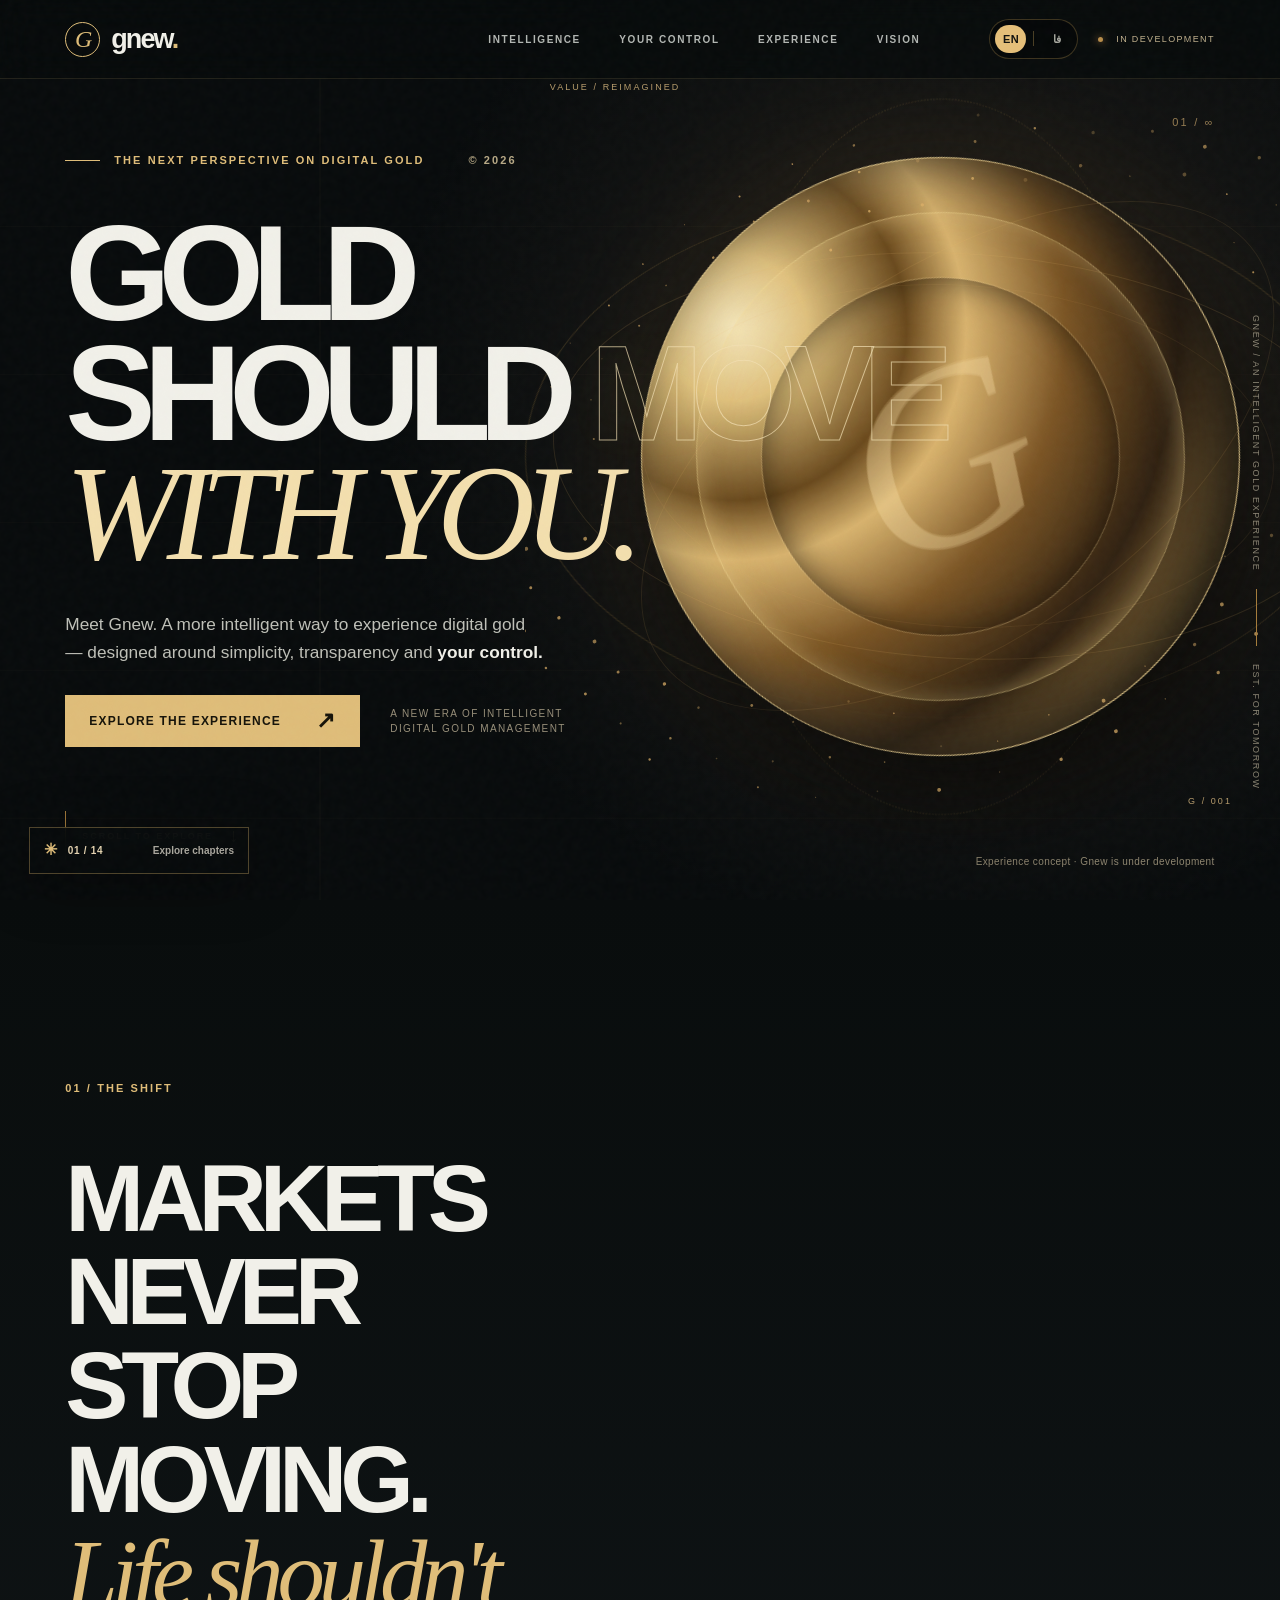
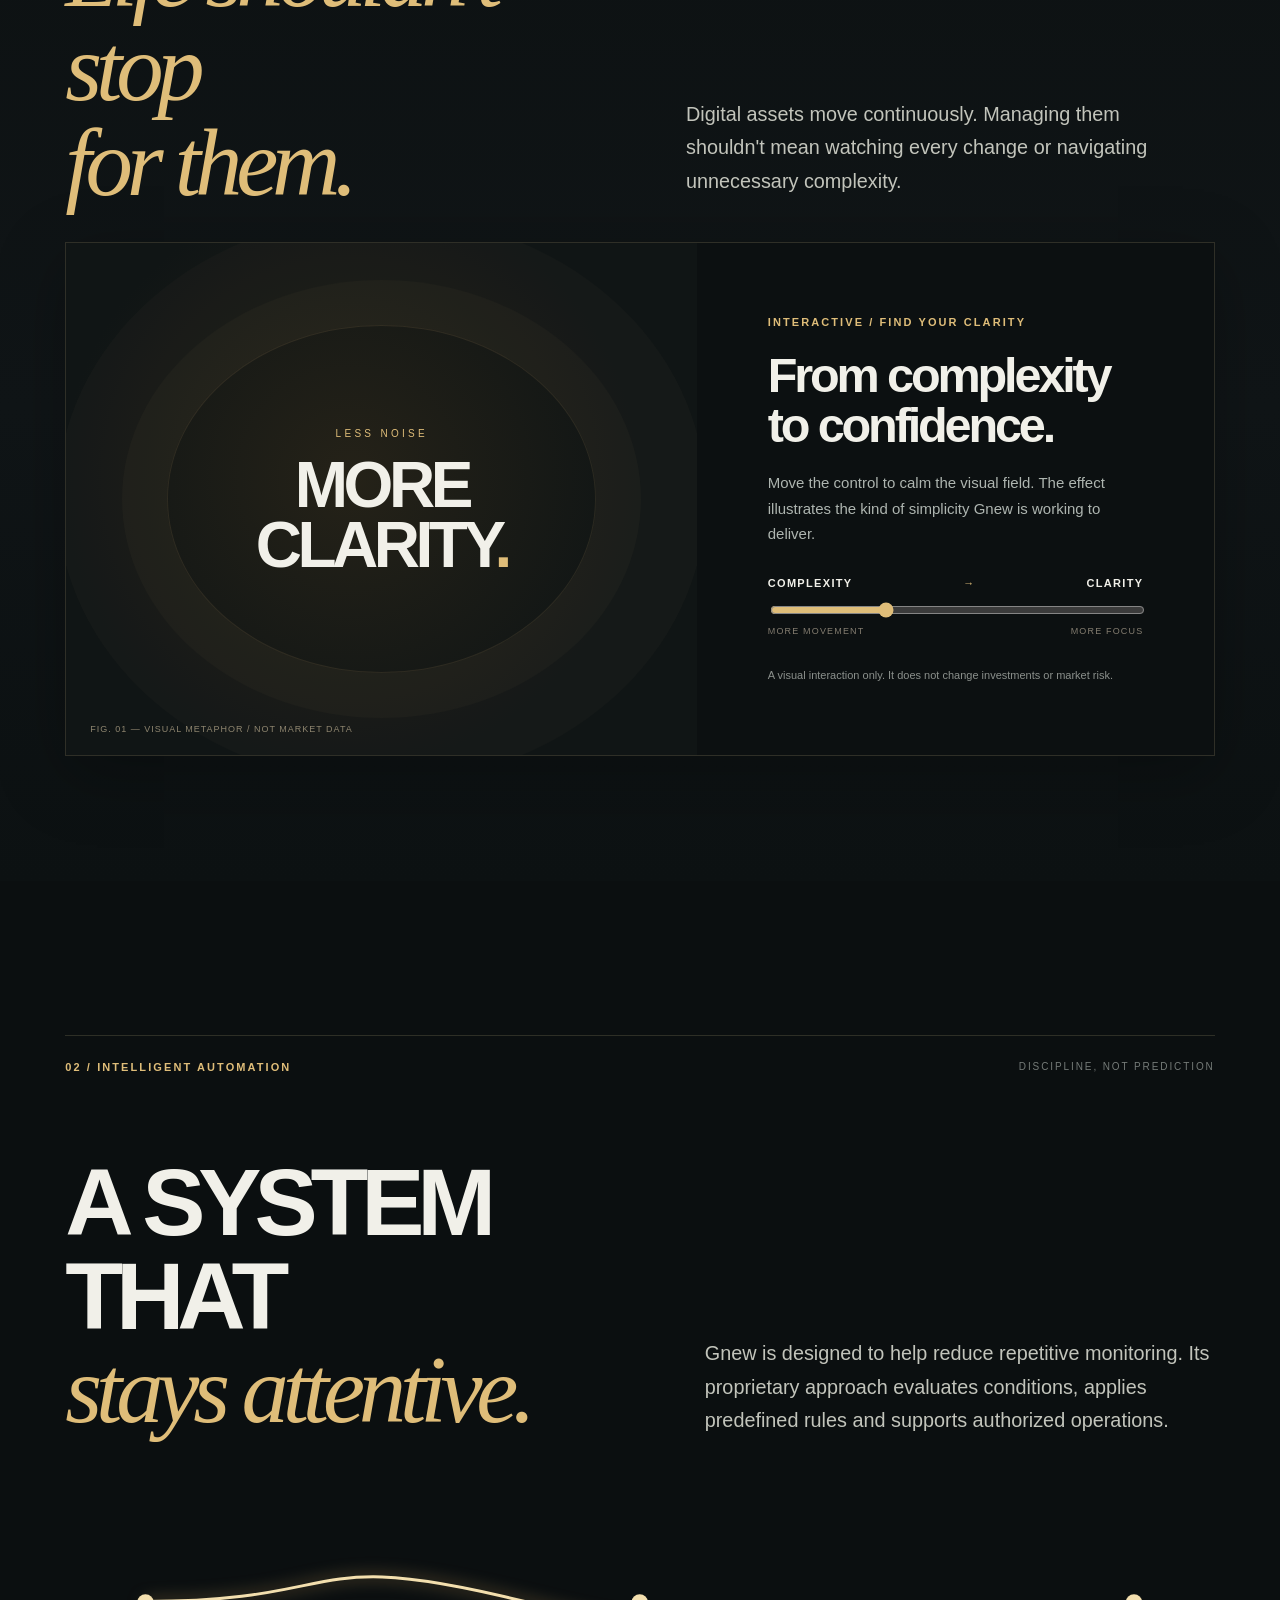
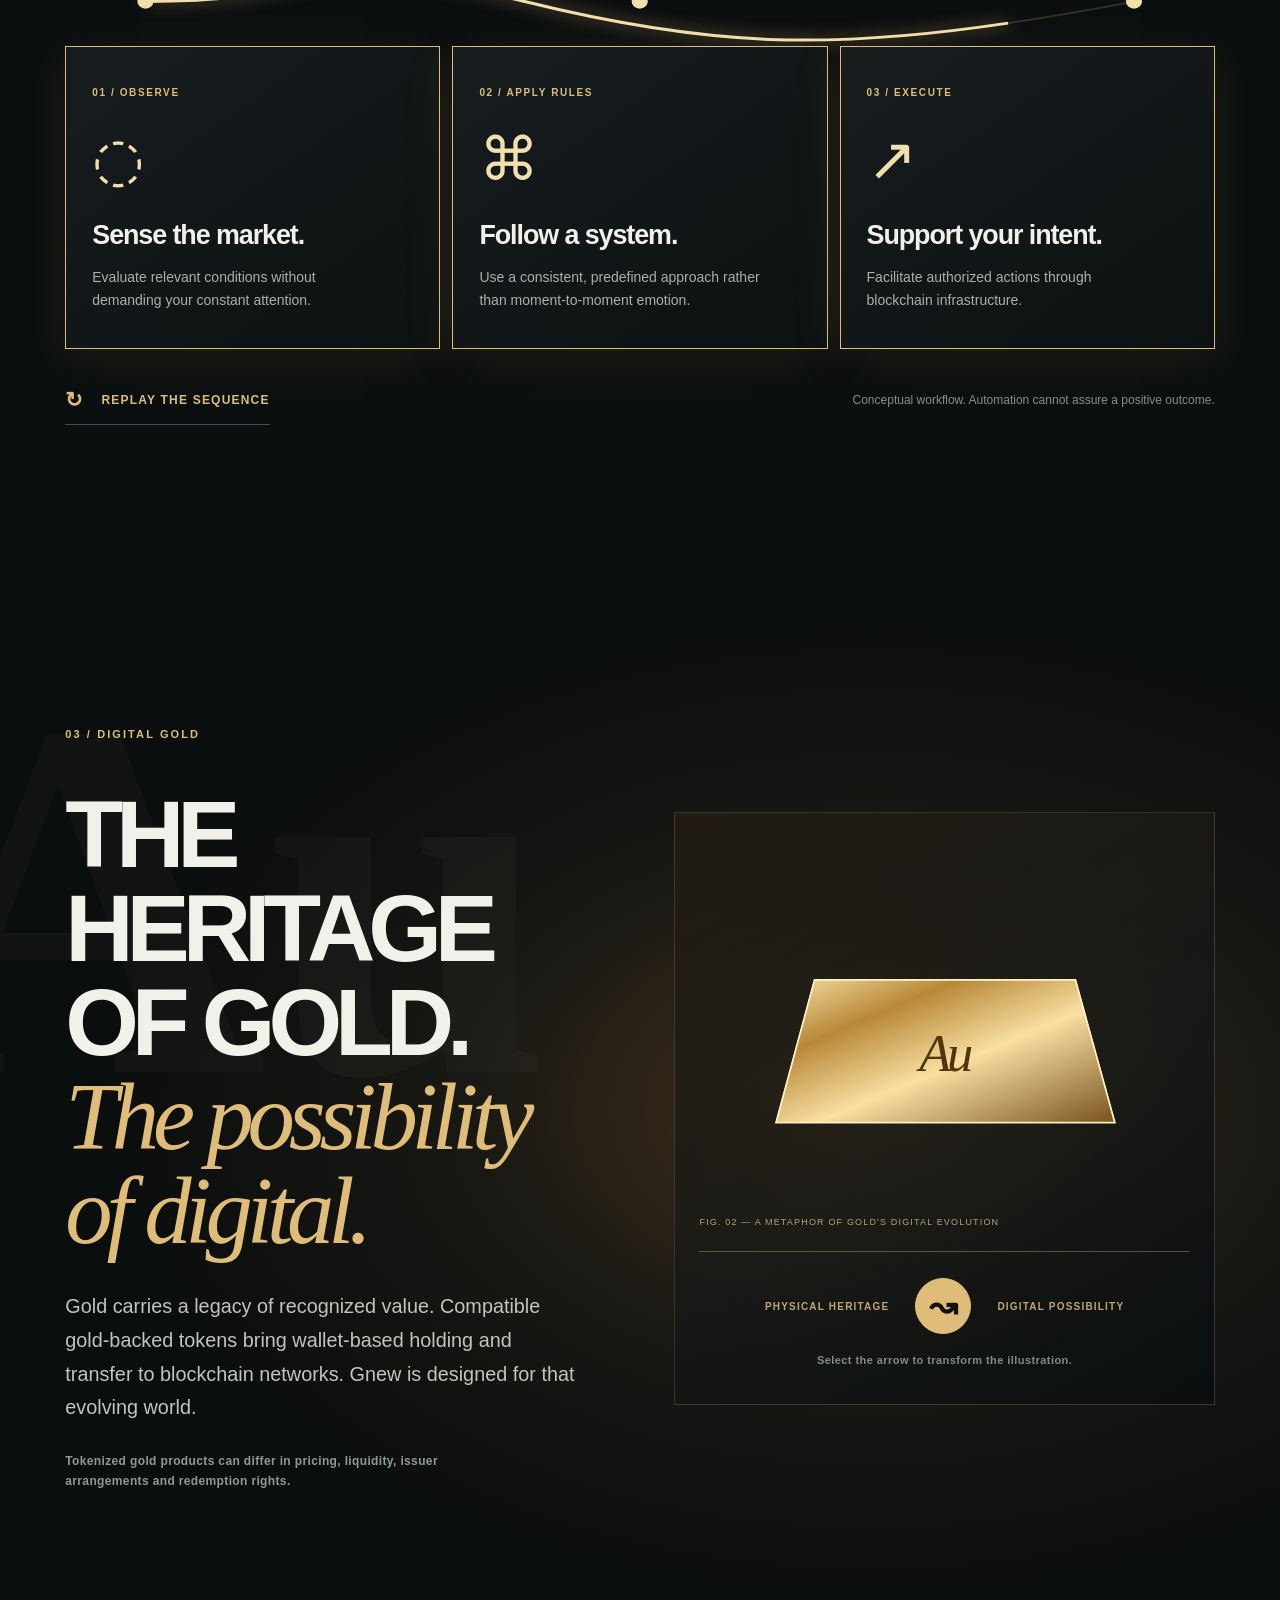
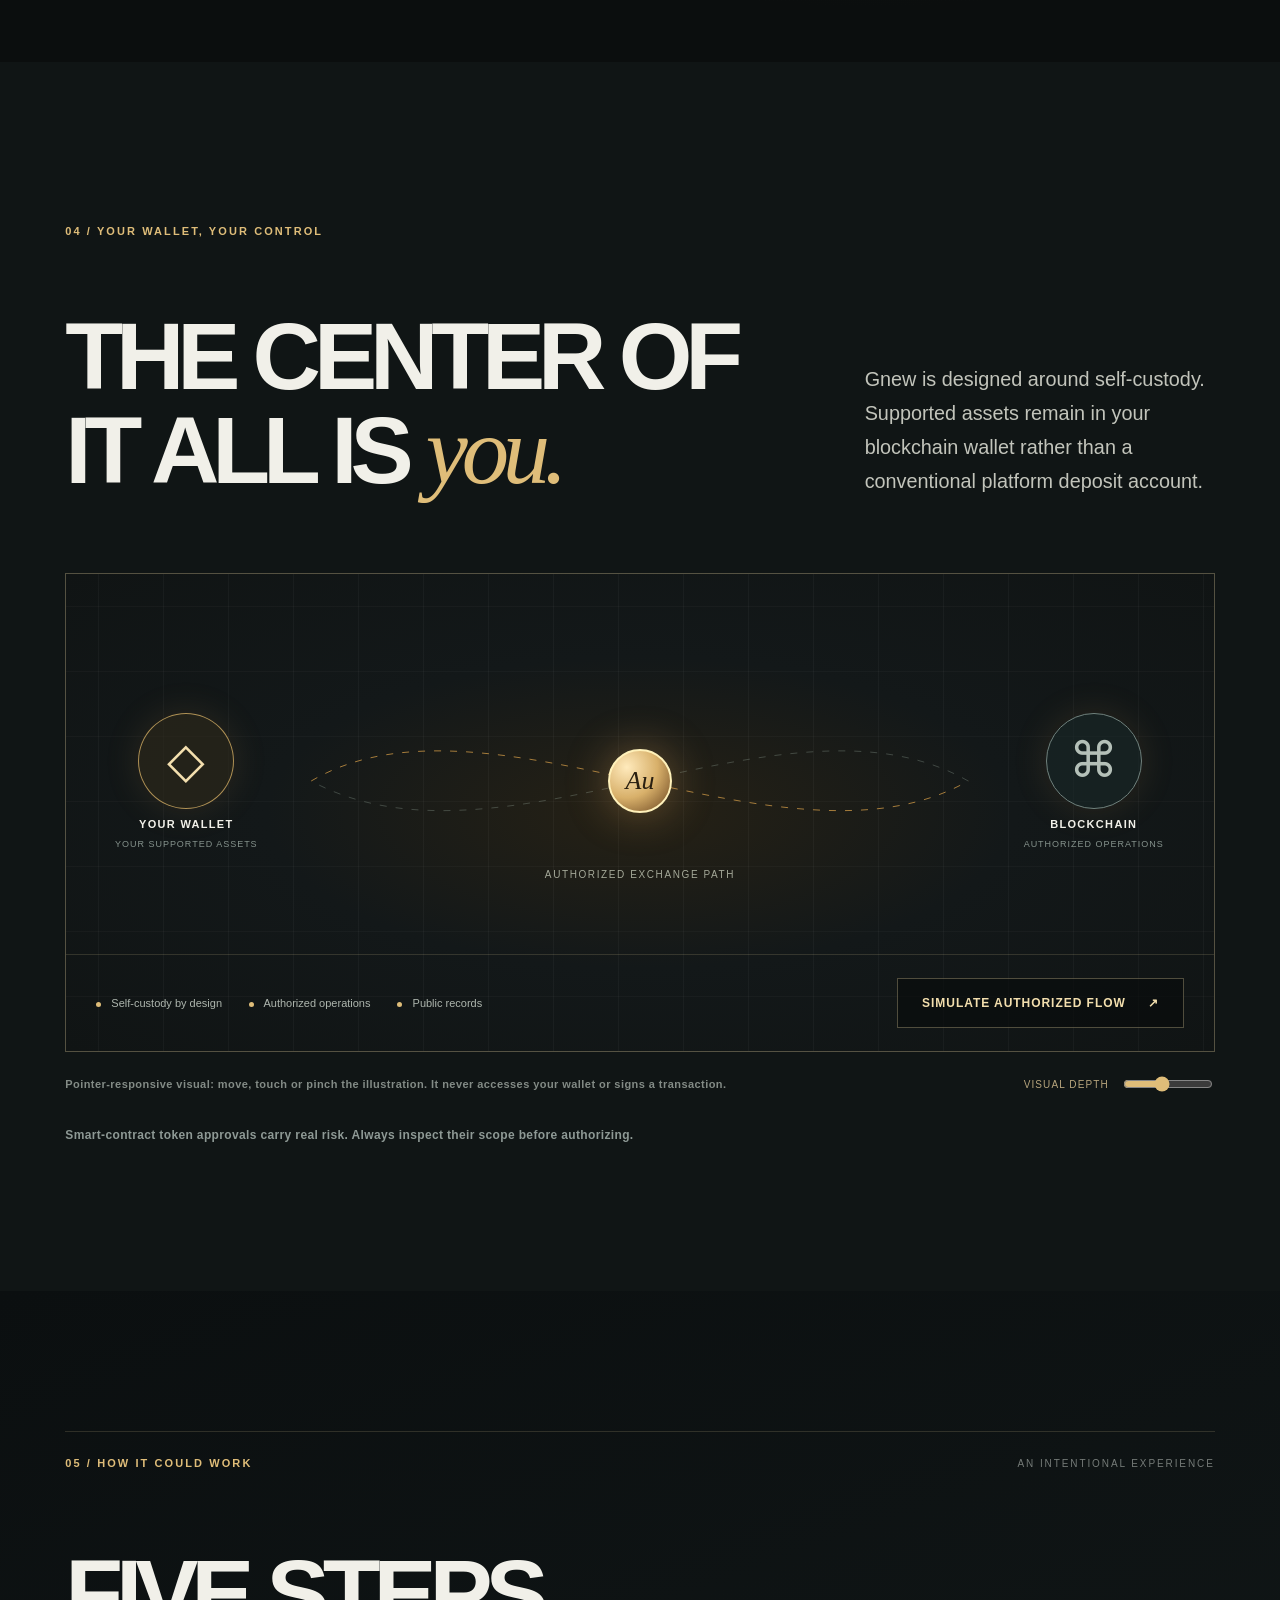
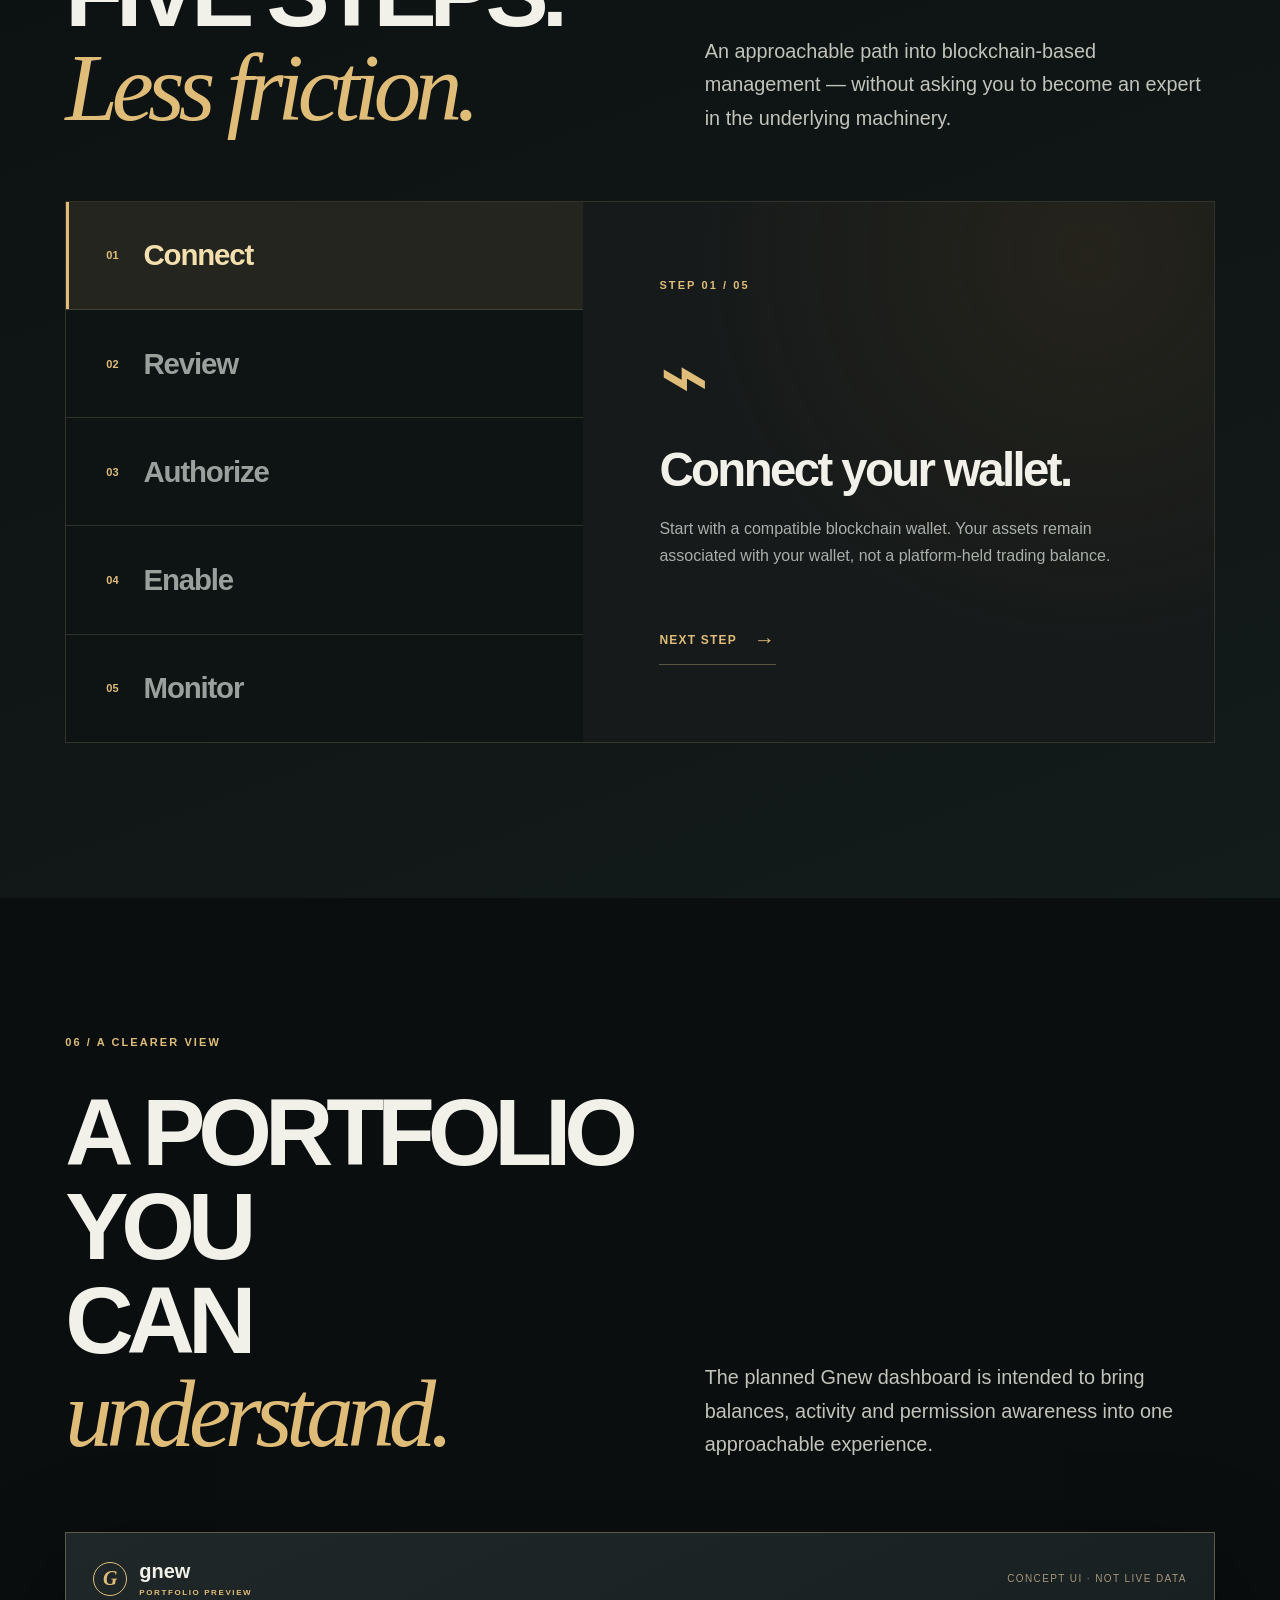
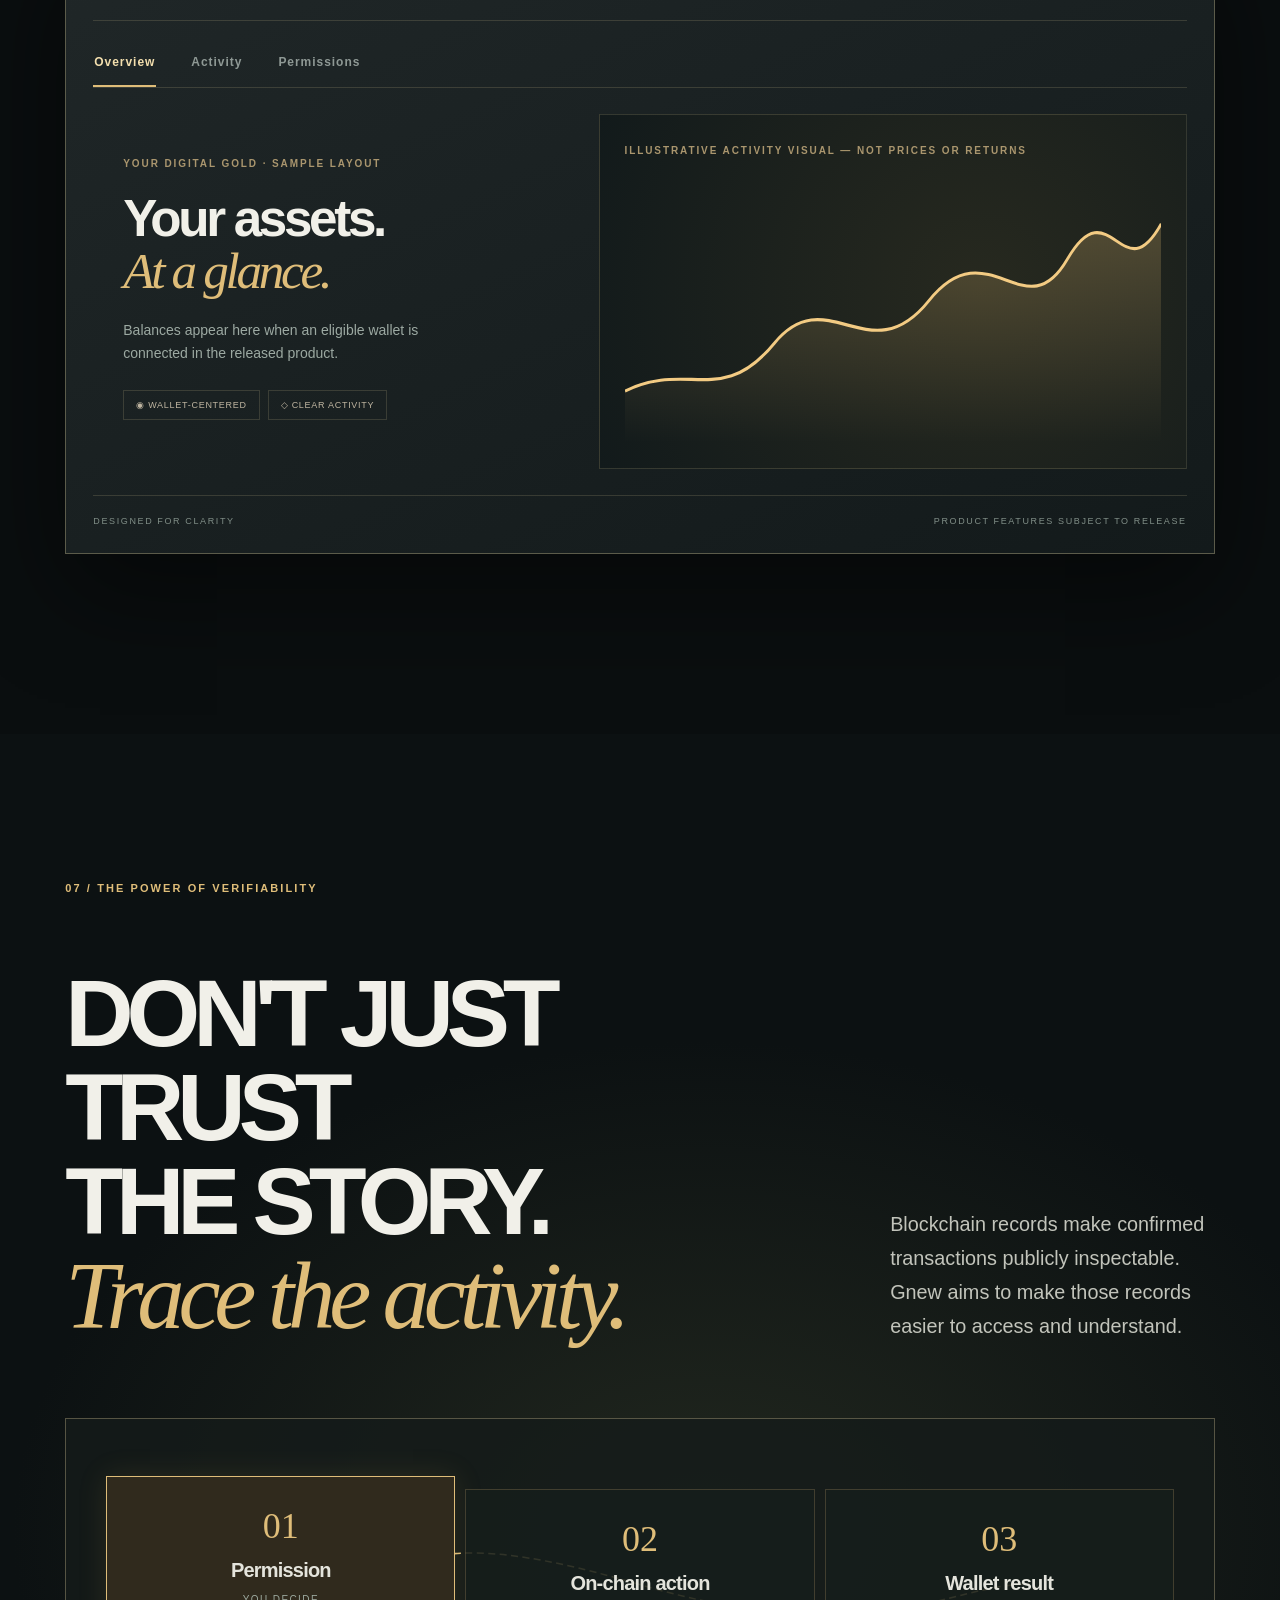
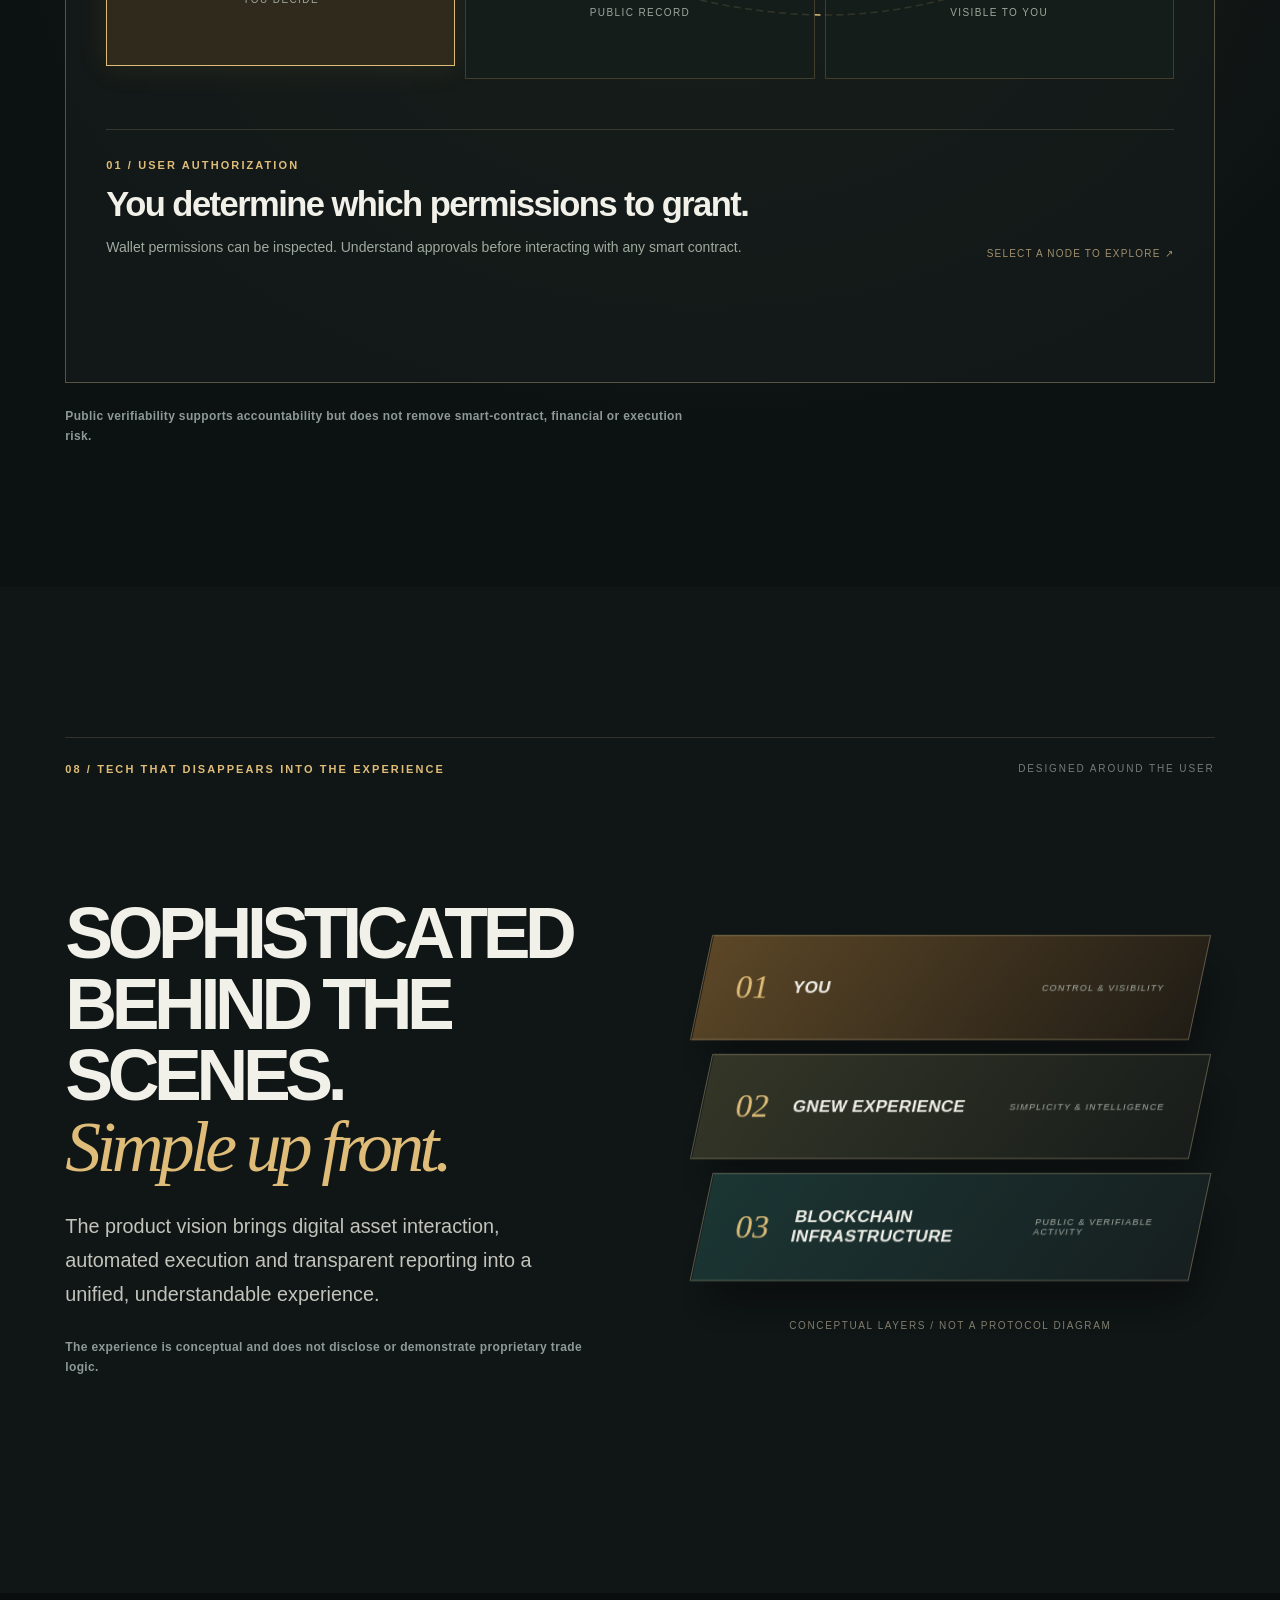
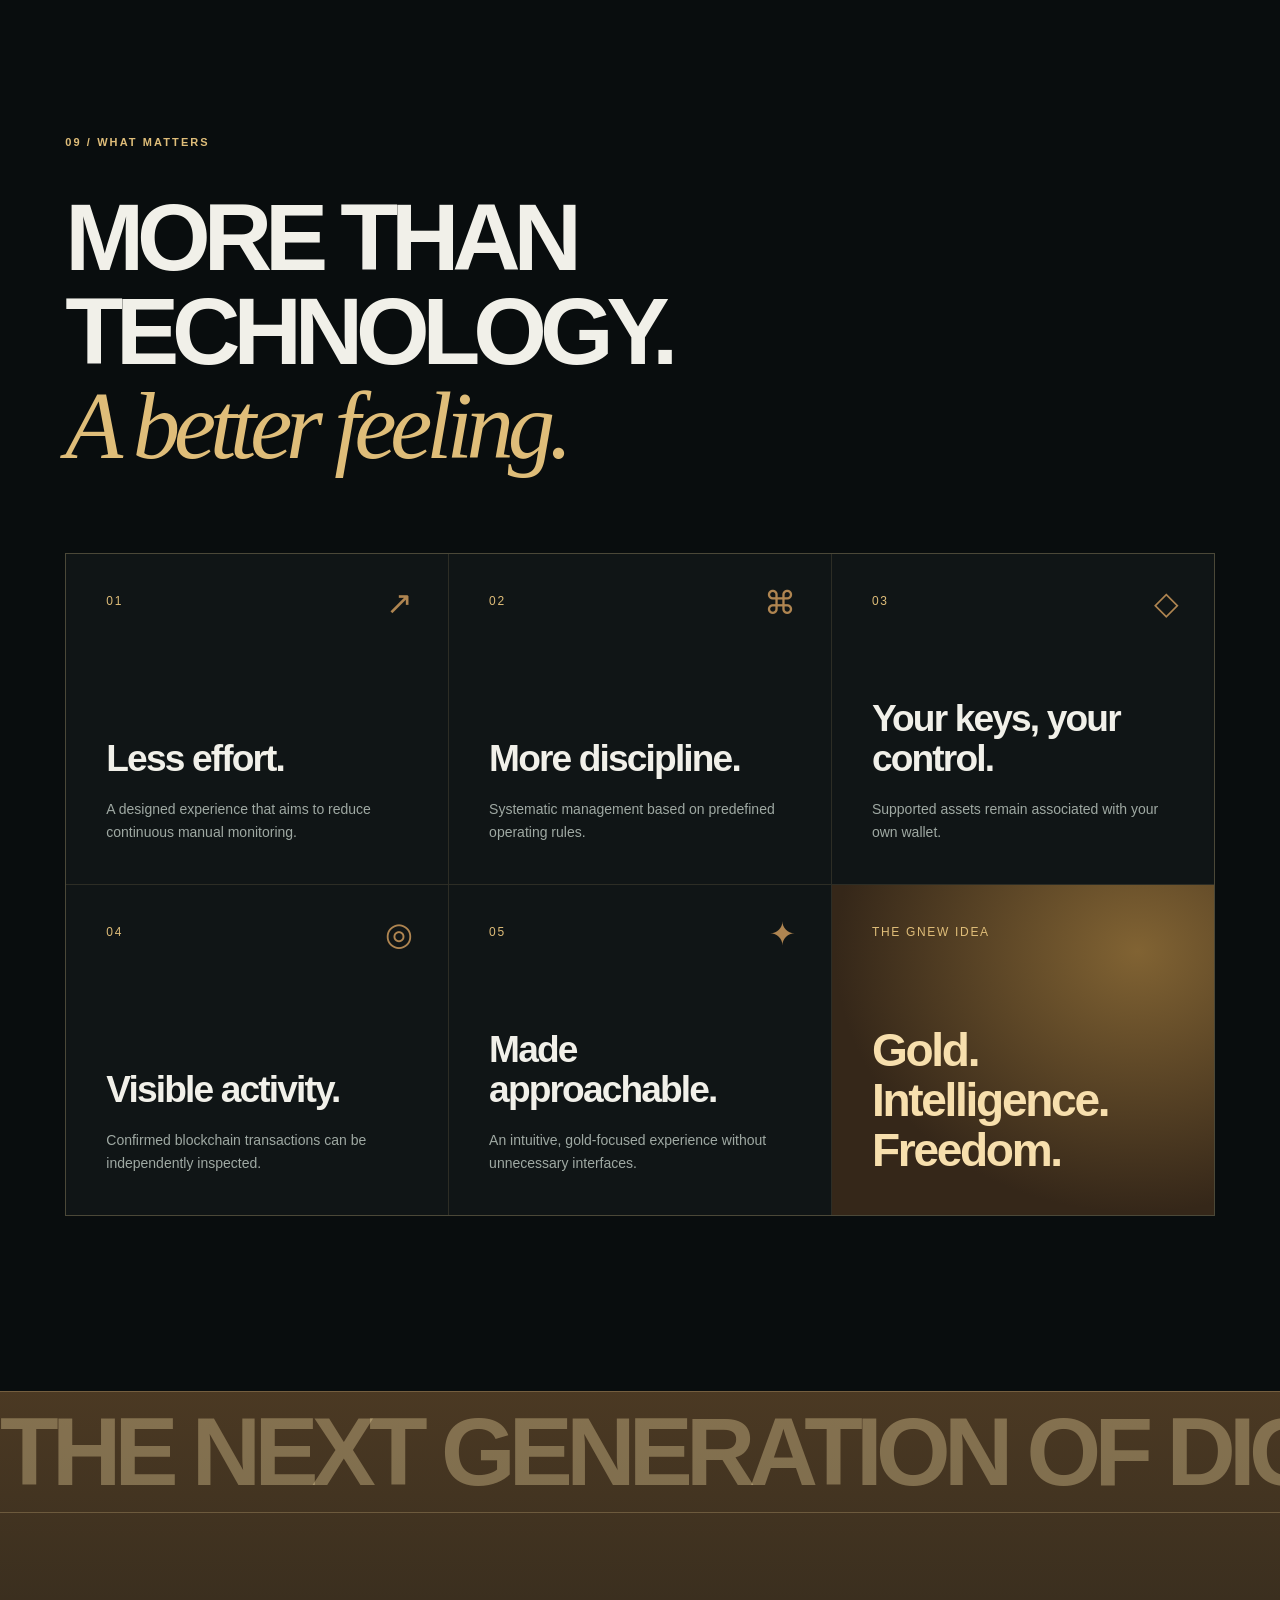
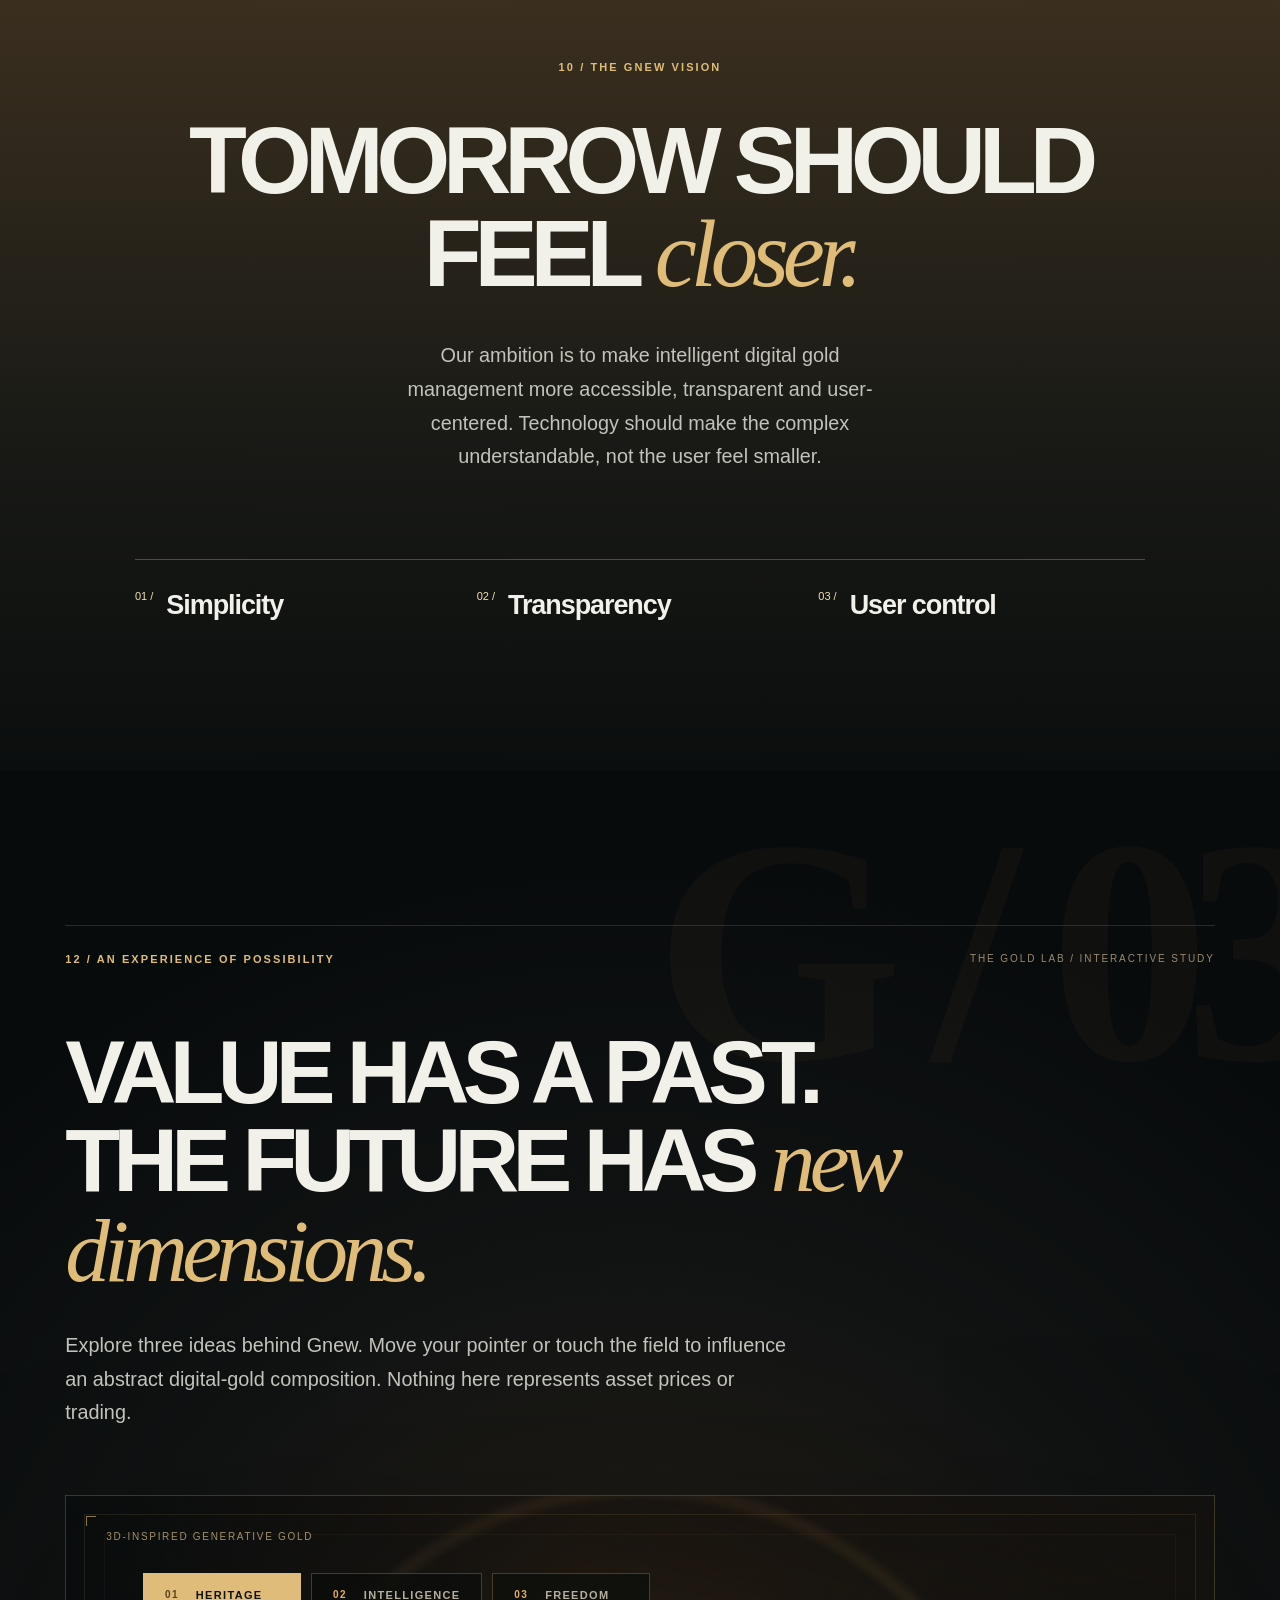
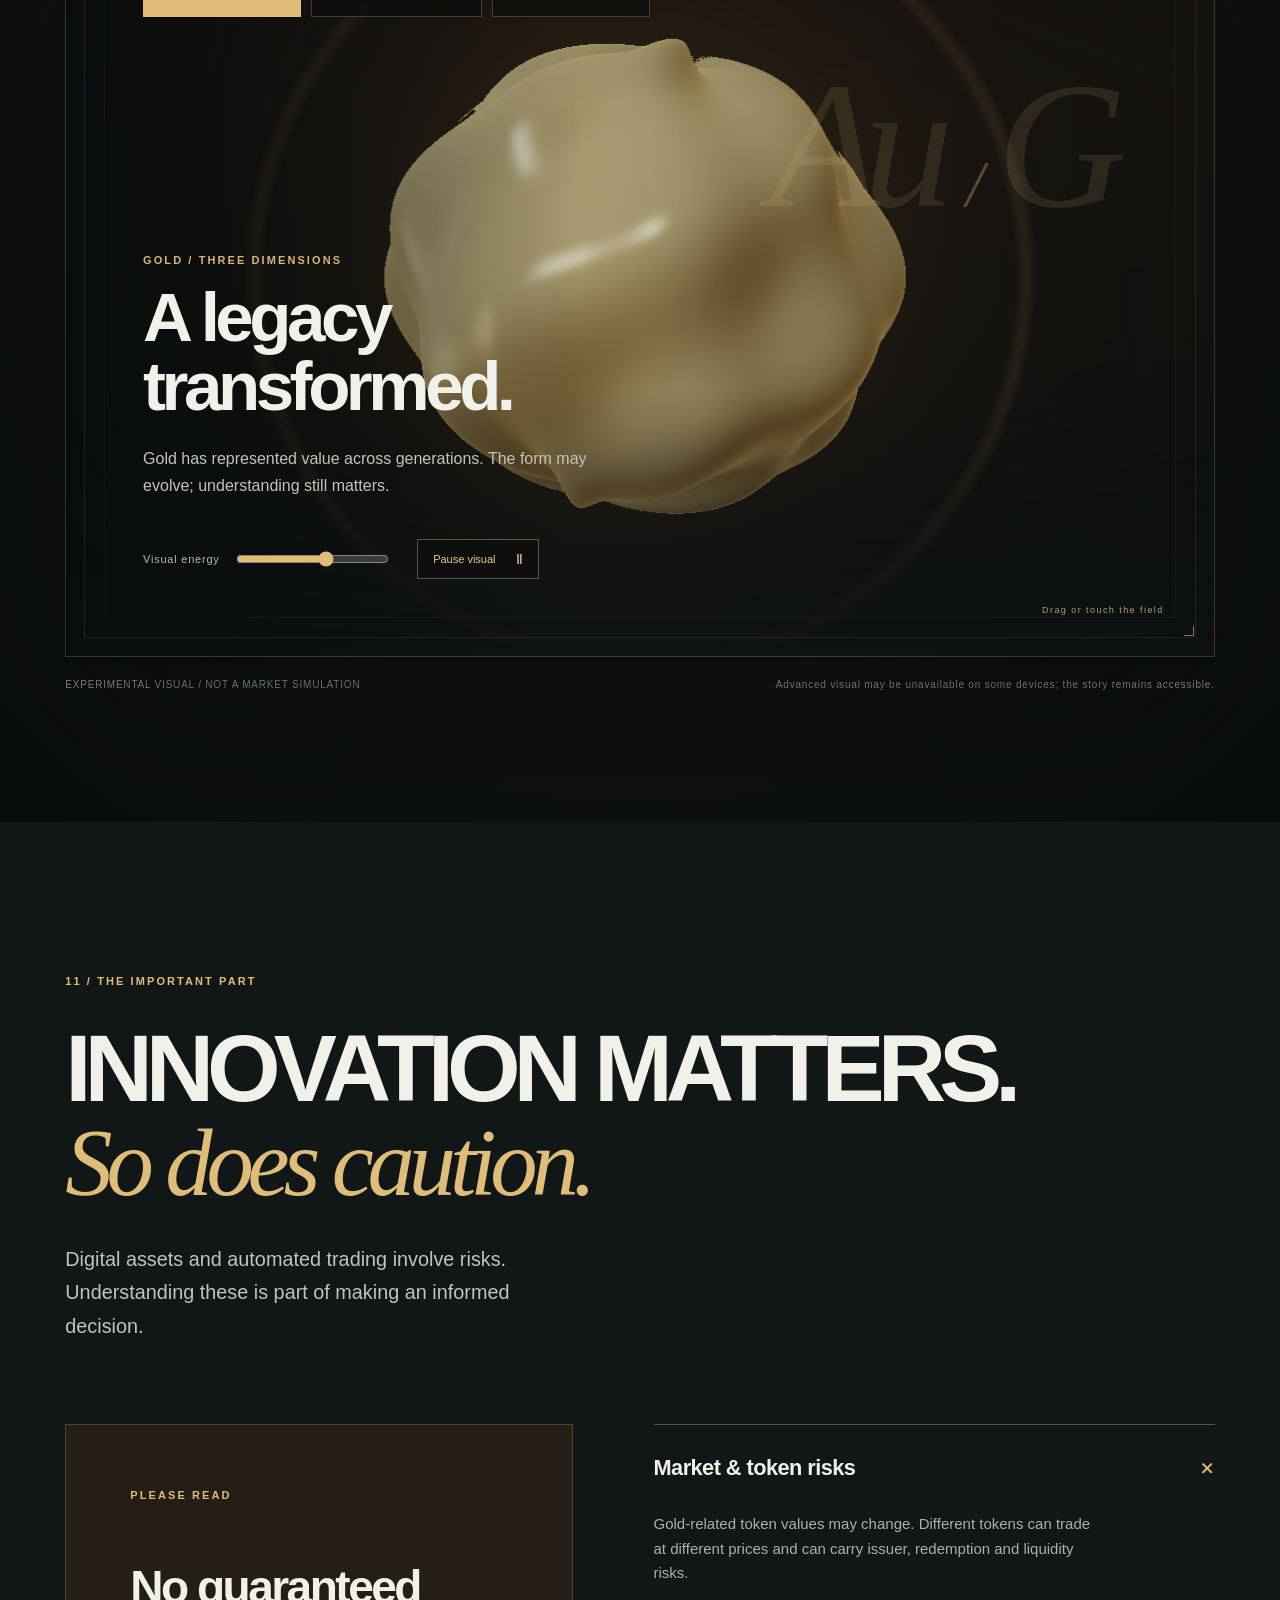
==== index.html @ ee174328 "Initial commit" ====
<!doctype html>
<html lang="en" dir="ltr">
<head>
  <meta charset="utf-8">
  <meta name="viewport" content="width=device-width, initial-scale=1, viewport-fit=cover">
  <meta name="theme-color" content="#080b0c">
  <meta name="description" content="Experience Gnew: an intelligent, wallet-centered approach to digital gold management. Explore automation, transparency, and self-custody in an interactive journey.">
  <meta name="robots" content="index, follow">
  <meta property="og:title" content="Gnew — Gold should move with you.">
  <meta property="og:description" content="An interactive introduction to intelligent digital gold management. Under development; no returns guaranteed.">
  <title>Gnew — Gold. Intelligence. Freedom.</title>
  <link rel="stylesheet" href="./assets/css/base.css">
  <link rel="stylesheet" href="./assets/css/experience.css">
  <link rel="stylesheet" href="./assets/css/motion.css">
  <link rel="stylesheet" href="./assets/css/next.css">
  <script>/* Apply persisted reading direction before paint; readable English remains when JS is off. */
    try { const q = new URLSearchParams(location.search).get('lang'); const v = (q === 'en' || q === 'fa') ? q : localStorage.getItem('gnew-lang'); if(v === 'fa') { document.documentElement.lang='fa'; document.documentElement.dir='rtl'; } } catch { /* private mode */ }
  </script>
  <script type="module" src="./src/app.js"></script>
</head>
<body>
  <a class="skip-link" href="#main">Skip to content</a>
  <div class="site-noise" aria-hidden="true"></div>
  <header class="nav" id="topbar">
    <a href="#home" class="wordmark" aria-label="Gnew home"><span class="wordmark__sigil">G</span><span>gnew<span class="gold-dot">.</span></span></a>
    <nav class="nav__links" aria-label="Main navigation">
      <a href="#intelligence">Intelligence</a>
      <a href="#custody">Your control</a>
      <a href="#portfolio">Experience</a>
      <a href="#vision">Vision</a>
    </nav>
    <div class="nav__right"><div class="language-picker" role="group" aria-label="LANGUAGE">
      <button type="button" data-language="en" aria-pressed="true" lang="en">EN</button>
      <span class="language-picker__separator" aria-hidden="true"></span>
      <button type="button" data-language="fa" aria-pressed="false" lang="fa">فا</button>
    </div><span class="status-pill"><span class="status-pill__point"></span> IN DEVELOPMENT</span><button class="nav__menu" type="button" id="menu-toggle" aria-controls="mobile-menu" aria-expanded="false" aria-label="Open navigation"><span></span><span></span></button></div>
  </header>
  <nav class="mobile-menu" id="mobile-menu" aria-label="Mobile navigation" hidden>
    <a href="#shift">The shift</a><a href="#intelligence">Intelligence</a><a href="#digital-gold">Digital gold</a><a href="#custody">Your control</a><a href="#journey">Getting started</a><a href="#portfolio">Portfolio</a><a href="#transparency">Transparency</a><a href="#gold-lab">Experience</a><a href="#vision">Vision</a><a href="#risks">Risks</a>
  </nav>
  <div class="reading-progress" role="progressbar" id="reading-progress" aria-label="Reading progress" aria-valuemin="0" aria-valuemax="100" aria-valuenow="0"><span></span></div>
  <div class="story-compass" id="story-compass" hidden>
    <details><summary><span class="story-compass__signal" aria-hidden="true">✳</span><span id="compass-current">01 / 14</span><span class="story-compass__caption">Explore chapters</span></summary>
      <nav id="compass-nav" aria-label="Explore chapters"></nav>
    </details>
  </div>
  <aside class="side-label" aria-hidden="true"><span>GNEW / AN INTELLIGENT GOLD EXPERIENCE</span><i></i><span>EST. FOR TOMORROW</span></aside>
  <main id="main">
    <!-- Chapter 01: open content remains available when JavaScript is disabled. -->
    <section class="section hero" id="home" aria-labelledby="hero-title">
      <div class="hero__grid" aria-hidden="true"></div>
      <div class="hero__backnum" aria-hidden="true">01 / ∞</div>
      <div class="hero__art" id="hero-art" aria-hidden="true" data-tilt-art>
        <div class="hero__halo hero__halo--one"></div><div class="hero__halo hero__halo--two"></div>
        <div class="hero__disk"><div class="hero__disk-core"><span>G</span></div></div>
        <canvas class="scene-canvas" id="hero-canvas"></canvas>
        <span class="hero__art-label hero__art-label--a">VALUE / REIMAGINED</span><span class="hero__art-label hero__art-label--b">G / 001</span>
      </div>
      <div class="hero__content container">
        <p class="eyebrow hero__eyebrow"><span class="eyebrow__line"></span> THE NEXT PERSPECTIVE ON DIGITAL GOLD <span>© 2026</span></p>
        <h1 class="hero__title" id="hero-title">GOLD<br>SHOULD <span>MOVE</span><br><em>WITH YOU.</em></h1>
        <p class="hero__description">Meet Gnew. A more intelligent way to experience digital gold — designed around simplicity, transparency and <strong>your control.</strong></p>
        <div class="hero__actions"><a class="primary-link" href="#shift">Explore the experience <span>↗</span></a><span class="hero__edition">A NEW ERA OF INTELLIGENT DIGITAL GOLD MANAGEMENT</span></div>
      </div>
      <a class="scroll-cue" href="#shift"><span class="scroll-cue__line"></span> SCROLL TO EXPLORE <span aria-hidden="true">↓</span></a>
      <p class="hero__disclaimer">Experience concept · Gnew is under development</p>
    </section>

    <section class="section shift" id="shift" aria-labelledby="shift-title">
      <div class="container shift__intro reveal"><p class="eyebrow">01 / THE SHIFT</p><h2 class="display-heading" id="shift-title">Markets never<br>stop moving.<br><em>Life shouldn't stop<br>for them.</em></h2><p class="section-lead">Digital assets move continuously. Managing them shouldn't mean watching every change or navigating unnecessary complexity.</p></div>
      <div class="shift__experience container reveal" id="complexity-experience">
        <div class="shift__visual" aria-hidden="true"><canvas class="scene-canvas" id="noise-canvas"></canvas><div class="shift__visual-center"><span id="clarity-visual-label">LESS NOISE</span><strong>MORE<br>CLARITY<span>.</span></strong></div><div class="shift__visual-coord">FIG. 01 — VISUAL METAPHOR / NOT MARKET DATA</div></div>
        <div class="shift__control"><div><p class="micro-label">INTERACTIVE / FIND YOUR CLARITY</p><h3>From complexity<br>to confidence.</h3><p>Move the control to calm the visual field. The effect illustrates the kind of simplicity Gnew is working to deliver.</p></div><label for="clarity-slider">Complexity <span>→</span> Clarity</label><input type="range" id="clarity-slider" min="0" max="100" value="30" aria-describedby="clarity-hint"><div class="range-extremes"><span>MORE MOVEMENT</span><span>MORE FOCUS</span></div><p class="assistive" id="clarity-hint">A visual interaction only. It does not change investments or market risk.</p></div>
      </div>
    </section>

    <section class="section intelligence" id="intelligence" aria-labelledby="intelligence-title">
      <div class="container"><div class="section-topline"><p class="eyebrow">02 / INTELLIGENT AUTOMATION</p><span>DISCIPLINE, NOT PREDICTION</span></div>
        <div class="intelligence__headline reveal"><h2 class="display-heading" id="intelligence-title">A system that<br><em>stays attentive.</em></h2><p class="section-lead">Gnew is designed to help reduce repetitive monitoring. Its proprietary approach evaluates conditions, applies predefined rules and supports authorized operations.</p></div>
        <div class="intelligence__machine reveal" id="automation-machine">
          <svg class="machine__track" viewBox="0 0 1000 170" preserveAspectRatio="none" role="img" aria-label="Sequence from observation through rules to authorized execution"><path class="machine__track-base" d="M70 86 C250 86 205 32 400 86 S710 132 930 86"/><path class="machine__track-draw" id="machine-path" d="M70 86 C250 86 205 32 400 86 S710 132 930 86"/><circle cx="70" cy="86" r="7"/><circle cx="500" cy="86" r="7"/><circle cx="930" cy="86" r="7"/></svg>
          <div class="machine__steps"><article class="machine-step" data-machine-step="0"><span class="machine-step__number">01 / OBSERVE</span><div class="machine-step__glyph">◌</div><h3>Sense the market.</h3><p>Evaluate relevant conditions without demanding your constant attention.</p></article><article class="machine-step" data-machine-step="1"><span class="machine-step__number">02 / APPLY RULES</span><div class="machine-step__glyph">⌘</div><h3>Follow a system.</h3><p>Use a consistent, predefined approach rather than moment-to-moment emotion.</p></article><article class="machine-step" data-machine-step="2"><span class="machine-step__number">03 / EXECUTE</span><div class="machine-step__glyph">↗</div><h3>Support your intent.</h3><p>Facilitate authorized actions through blockchain infrastructure.</p></article></div>
        </div><div class="machine__footer"><button class="text-button" id="replay-automation" type="button"><span aria-hidden="true">↻</span> Replay the sequence</button><p>Conceptual workflow. Automation cannot assure a positive outcome.</p></div>
      </div>
    </section>

    <section class="section gold-section" id="digital-gold" aria-labelledby="gold-title">
      <div class="gold-section__ambient" aria-hidden="true">Au</div>
      <div class="container gold-section__layout"><div class="gold-section__copy reveal"><p class="eyebrow">03 / DIGITAL GOLD</p><h2 class="display-heading" id="gold-title">The heritage<br>of gold.<br><em>The possibility<br>of digital.</em></h2><p class="section-lead">Gold carries a legacy of recognized value. Compatible gold-backed tokens bring wallet-based holding and transfer to blockchain networks. Gnew is designed for that evolving world.</p><p class="fine-note">Tokenized gold products can differ in pricing, liquidity, issuer arrangements and redemption rights.</p></div>
        <div class="gold-section__transform reveal" id="gold-transform">
          <div class="gold-section__svgwrap"><svg id="gold-morph-svg" viewBox="0 0 560 480" role="img" aria-label="Morphing illustration from a gold bar into a token"><defs><linearGradient id="metal-gradient" x1="0" y1="0" x2="1" y2="1"><stop offset="0" stop-color="#f8e3aa"/><stop offset=".27" stop-color="#b88837"/><stop offset=".56" stop-color="#f8dfa2"/><stop offset="1" stop-color="#79521e"/></linearGradient><linearGradient id="mask-glow"><stop offset="0" stop-color="white" stop-opacity="0"/><stop offset=".5" stop-color="white"/><stop offset="1" stop-color="white" stop-opacity="0"/></linearGradient><mask id="gold-shine-mask"><rect x="0" y="0" width="560" height="480" fill="white"/><rect class="gold-section__shine" x="-550" y="-40" width="190" height="570" fill="url(#mask-glow)" transform="rotate(24 280 240)"/></mask></defs><path id="gold-shape" d="M 132 170 L 430 170 L 475 333 L 88 333 Z" fill="url(#metal-gradient)" mask="url(#gold-shine-mask)" stroke="#fbe7ae" stroke-width="2"/><path id="gold-highlight" d="M 132 170 L 430 170 L 475 333 L 88 333 Z" fill="none" stroke="#fff5d2" stroke-opacity=".7" stroke-width="1"/><text id="gold-mark" x="280" y="274" text-anchor="middle">Au</text></svg><span class="gold-section__fig">FIG. 02 — A METAPHOR OF GOLD'S DIGITAL EVOLUTION</span></div>
          <div class="gold-section__switch"><span id="gold-mode-label">PHYSICAL HERITAGE</span><button id="morph-toggle" class="round-button" type="button" aria-label="Transform illustration to digital token"><span>↝</span></button><span>DIGITAL POSSIBILITY</span></div><p class="micro-note">Select the arrow to transform the illustration.</p>
        </div></div>
    </section>

    <section class="section custody" id="custody" aria-labelledby="custody-title">
      <div class="container"><div class="custody__header reveal"><p class="eyebrow">04 / YOUR WALLET, YOUR CONTROL</p><h2 class="display-heading" id="custody-title">The center of<br>it all is <em>you.</em></h2><p class="section-lead">Gnew is designed around self-custody. Supported assets remain in your blockchain wallet rather than a conventional platform deposit account.</p></div>
        <div class="custody__interaction reveal" id="custody-interaction">
          <canvas class="scene-canvas" id="flow-canvas" aria-hidden="true"></canvas>
          <div class="custody__zone"><div class="custody__node custody__node--wallet"><span class="custody__node-icon">◇</span><strong>YOUR WALLET</strong><small>YOUR SUPPORTED ASSETS</small></div><div class="custody__bridge" id="custody-bridge" aria-label="Interactive token flow illustration; pointer movement and zoom can change the visual"><svg viewBox="0 0 620 220" preserveAspectRatio="none" aria-hidden="true"><path d="M 30 110 C 180 6 436 213 590 110"/><path class="custody__return-path" d="M 590 110 C 435 6 192 213 30 110"/></svg><div class="custody__travel-token" id="custody-token">Au</div><span class="custody__bridge-caption">AUTHORIZED EXCHANGE PATH</span></div><div class="custody__node custody__node--chain"><span class="custody__node-icon">⌘</span><strong>BLOCKCHAIN</strong><small>AUTHORIZED OPERATIONS</small></div></div>
          <div class="custody__interaction-bottom"><div class="custody__facts"><span><i></i> Self-custody by design</span><span><i></i> Authorized operations</span><span><i></i> Public records</span></div><button type="button" class="outline-button" id="custody-demo">Simulate authorized flow <span>↗</span></button></div>
        </div>
        <div class="custody__foot"><p class="micro-note">Pointer-responsive visual: move, touch or pinch the illustration. It never accesses your wallet or signs a transaction.</p><div><label for="depth-slider">Visual depth</label><input type="range" id="depth-slider" min="75" max="135" value="100" aria-label="Visual depth adjustment"/></div></div><p class="fine-note">Smart-contract token approvals carry real risk. Always inspect their scope before authorizing.</p>
      </div>
    </section>

    <section class="section journey" id="journey" aria-labelledby="journey-title"><div class="container"><div class="section-topline"><p class="eyebrow">05 / HOW IT COULD WORK</p><span>AN INTENTIONAL EXPERIENCE</span></div><div class="journey__top reveal"><h2 class="display-heading" id="journey-title">Five steps.<br><em>Less friction.</em></h2><p class="section-lead">An approachable path into blockchain-based management — without asking you to become an expert in the underlying machinery.</p></div><div class="journey__shell reveal" id="journey-app"><div class="journey__nav" role="group" aria-label="Explore the steps"><button type="button" data-step="0" aria-pressed="true"><span>01</span> Connect</button><button type="button" data-step="1" aria-pressed="false"><span>02</span> Review</button><button type="button" data-step="2" aria-pressed="false"><span>03</span> Authorize</button><button type="button" data-step="3" aria-pressed="false"><span>04</span> Enable</button><button type="button" data-step="4" aria-pressed="false"><span>05</span> Monitor</button></div><div class="journey__detail" aria-live="polite"><span class="micro-label" id="step-label">STEP 01 / 05</span><div class="journey__glyph" id="step-glyph">⌁</div><h3 id="step-title">Connect your wallet.</h3><p id="step-description">Start with a compatible blockchain wallet. Your assets remain associated with your wallet.</p><button type="button" id="step-next" class="text-button">Next step <span>→</span></button></div></div></div></section>

    <section class="section portfolio" id="portfolio" aria-labelledby="portfolio-title"><div class="container"><div class="portfolio__intro reveal"><div><p class="eyebrow">06 / A CLEARER VIEW</p><h2 class="display-heading" id="portfolio-title">A portfolio you<br>can <em>understand.</em></h2></div><p class="section-lead">The planned Gnew dashboard is intended to bring balances, activity and permission awareness into one approachable experience.</p></div>
        <div class="dashboard reveal" id="portfolio-app"><div class="dashboard__top"><div class="dashboard__identity"><span class="dashboard__logo">G</span><span>gnew <i>PORTFOLIO PREVIEW</i></span></div><span class="dashboard__mock">CONCEPT UI · NOT LIVE DATA</span></div><div class="dashboard__nav" role="tablist" aria-label="Concept dashboard panels"><button type="button" role="tab" id="tab-overview" aria-controls="dashboard-panel" data-tab="overview" aria-selected="true">Overview</button><button type="button" role="tab" id="tab-activity" aria-controls="dashboard-panel" data-tab="activity" aria-selected="false">Activity</button><button type="button" role="tab" id="tab-permissions" aria-controls="dashboard-panel" data-tab="permissions" aria-selected="false">Permissions</button></div><div class="dashboard__content" id="dashboard-panel" role="tabpanel" aria-labelledby="tab-overview"><div class="dashboard__overview"><div class="dashboard__balances"><span class="micro-label">YOUR DIGITAL GOLD · SAMPLE LAYOUT</span><h3>Your assets.<br><em>At a glance.</em></h3><p>Balances appear here when an eligible wallet is connected in the released product.</p><div class="dashboard__badges"><span>◉ WALLET-CENTERED</span><span>◇ CLEAR ACTIVITY</span></div></div><div class="dashboard__chart"><span class="micro-label">ILLUSTRATIVE ACTIVITY VISUAL — NOT PRICES OR RETURNS</span><svg viewBox="0 0 600 260" preserveAspectRatio="none" aria-hidden="true"><defs><linearGradient id="chart-grad" x1="0" x2="0" y1="0" y2="1"><stop stop-color="#dfb970" stop-opacity=".26"/><stop offset="1" stop-color="#dfb970" stop-opacity="0"/></linearGradient></defs><path d="M0 210 C70 180 108 226 167 164 S274 194 340 123 S448 153 495 83 S557 116 600 49 L600 260 L0 260Z" fill="url(#chart-grad)"/><path class="dashboard__chart-line" d="M0 210 C70 180 108 226 167 164 S274 194 340 123 S448 153 495 83 S557 116 600 49" fill="none" stroke="#f3cb83" stroke-width="3"/></svg></div></div></div><div class="dashboard__bottom"><span>DESIGNED FOR CLARITY</span><span>PRODUCT FEATURES SUBJECT TO RELEASE</span></div></div>
      </div></section>

    <section class="section transparency" id="transparency" aria-labelledby="transparency-title"><div class="container"><div class="transparency__header reveal"><p class="eyebrow">07 / THE POWER OF VERIFIABILITY</p><h2 class="display-heading" id="transparency-title">Don't just trust<br>the story.<br><em>Trace the activity.</em></h2><p class="section-lead">Blockchain records make confirmed transactions publicly inspectable. Gnew aims to make those records easier to access and understand.</p></div><div class="trace reveal" id="trace-app"><canvas class="scene-canvas" id="trace-canvas" aria-hidden="true"></canvas><svg class="trace__line" viewBox="0 0 1120 250" preserveAspectRatio="none" aria-hidden="true"><path id="trace-stroke" d="M 118 125 C 320 125 288 42 557 125 S 908 125 1002 125"/></svg><div class="trace__nodes"><button type="button" class="trace__node is-current" data-trace="0" aria-pressed="true"><span>01</span><strong>Permission</strong><small>YOU DECIDE</small></button><button type="button" class="trace__node" data-trace="1" aria-pressed="false"><span>02</span><strong>On-chain action</strong><small>PUBLIC RECORD</small></button><button type="button" class="trace__node" data-trace="2" aria-pressed="false"><span>03</span><strong>Wallet result</strong><small>VISIBLE TO YOU</small></button></div><div class="trace__detail"><div><span class="micro-label" id="trace-label">01 / USER AUTHORIZATION</span><h3 id="trace-title">You determine which permissions to grant.</h3><p id="trace-description">Wallet permissions can be inspected. Understand approvals before interacting with any smart contract.</p></div><span class="trace__instruction">SELECT A NODE TO EXPLORE ↗</span></div></div><p class="fine-note">Public verifiability supports accountability but does not remove smart-contract, financial or execution risk.</p></div></section>

    <section class="section technology" id="technology" aria-labelledby="technology-title"><div class="container"><div class="section-topline"><p class="eyebrow">08 / TECH THAT DISAPPEARS INTO THE EXPERIENCE</p><span>DESIGNED AROUND THE USER</span></div><div class="technology__layout"><div class="technology__copy reveal"><h2 class="display-heading" id="technology-title">Sophisticated<br>behind the scenes.<br><em>Simple up front.</em></h2><p class="section-lead">The product vision brings digital asset interaction, automated execution and transparent reporting into a unified, understandable experience.</p><p class="fine-note">The experience is conceptual and does not disclose or demonstrate proprietary trade logic.</p></div><div class="technology__stack reveal" aria-label="Conceptual Gnew experience stack"><div class="stack-layer stack-layer--top"><span>01</span><strong>YOU</strong><small>CONTROL & VISIBILITY</small></div><div class="stack-layer stack-layer--middle"><span>02</span><strong>GNEW EXPERIENCE</strong><small>SIMPLICITY & INTELLIGENCE</small></div><div class="stack-layer stack-layer--bottom"><span>03</span><strong>BLOCKCHAIN INFRASTRUCTURE</strong><small>PUBLIC & VERIFIABLE ACTIVITY</small></div><span class="technology__stack-note">CONCEPTUAL LAYERS / NOT A PROTOCOL DIAGRAM</span></div></div></div></section>

    <section class="section reasons" id="benefits" aria-labelledby="benefits-title"><div class="container"><p class="eyebrow">09 / WHAT MATTERS</p><h2 class="display-heading reveal" id="benefits-title">More than<br>technology.<br><em>A better feeling.</em></h2><div class="reasons__grid"><article class="reason reveal"><span>01</span><h3>Less effort.</h3><p>A designed experience that aims to reduce continuous manual monitoring.</p><i>↗</i></article><article class="reason reveal"><span>02</span><h3>More discipline.</h3><p>Systematic management based on predefined operating rules.</p><i>⌘</i></article><article class="reason reveal"><span>03</span><h3>Your keys, your control.</h3><p>Supported assets remain associated with your own wallet.</p><i>◇</i></article><article class="reason reveal"><span>04</span><h3>Visible activity.</h3><p>Confirmed blockchain transactions can be independently inspected.</p><i>◎</i></article><article class="reason reveal"><span>05</span><h3>Made approachable.</h3><p>An intuitive, gold-focused experience without unnecessary interfaces.</p><i>✦</i></article><article class="reason reason--statement reveal"><span>THE GNEW IDEA</span><h3>Gold. Intelligence.<br>Freedom.</h3></article></div></div></section>

    <section class="section vision" id="vision" aria-labelledby="vision-title"><div class="vision__marquee" aria-hidden="true"><div>THE NEXT GENERATION OF DIGITAL GOLD &nbsp; ✳ &nbsp; THE NEXT GENERATION OF DIGITAL GOLD &nbsp; ✳ &nbsp;</div></div><div class="container vision__layout reveal"><p class="eyebrow">10 / THE GNEW VISION</p><h2 class="display-heading" id="vision-title">Tomorrow should<br>feel <em>closer.</em></h2><p class="section-lead">Our ambition is to make intelligent digital gold management more accessible, transparent and user-centered. Technology should make the complex understandable, not the user feel smaller.</p><div class="vision__values"><div><span>01 /</span><strong>Simplicity</strong></div><div><span>02 /</span><strong>Transparency</strong></div><div><span>03 /</span><strong>User control</strong></div></div></div></section>


    <!-- The Gold Lab: creative use of GPU shaders, interaction, and a readable HTML-first narrative. -->
    <section class="section resonance" id="gold-lab" aria-labelledby="resonance-title">
      <div class="resonance__ambient" aria-hidden="true">G / 03</div>
      <div class="container resonance__intro reveal">
        <div class="resonance__eyebrow-row"><p class="eyebrow">12 / AN EXPERIENCE OF POSSIBILITY</p><span class="resonance__tiny">THE GOLD LAB / INTERACTIVE STUDY</span></div>
        <h2 class="display-heading" id="resonance-title">Value has a past.<br>The future has <em>new dimensions.</em></h2>
        <p class="section-lead">Explore three ideas behind Gnew. Move your pointer or touch the field to influence an abstract digital-gold composition. Nothing here represents asset prices or trading.</p>
      </div>
      <div class="resonance__arena reveal" id="resonance-lab" data-scene="heritage">
        <canvas id="resonance-canvas" class="resonance__canvas" aria-label="Interactive gold field" role="img"></canvas>
        <div class="resonance__glow" aria-hidden="true"></div>
        <div class="resonance__crosshair resonance__crosshair--a" aria-hidden="true"></div>
        <div class="resonance__crosshair resonance__crosshair--b" aria-hidden="true"></div>
        <div class="resonance__watermark" aria-hidden="true">Au <span>/</span> G</div>
        <div class="resonance__canvas-stamp" aria-hidden="true">3D-INSPIRED GENERATIVE GOLD</div>
        <div class="resonance__stage">
          <div class="resonance__stepper" role="tablist" aria-label="Explore the three dimensions">
            <button type="button" role="tab" id="mode-heritage" aria-controls="resonance-copy" data-mode="heritage" aria-selected="true" tabindex="0"><span>01</span> HERITAGE</button>
            <button type="button" role="tab" id="mode-intelligence" aria-controls="resonance-copy" data-mode="intelligence" aria-selected="false" tabindex="-1"><span>02</span> INTELLIGENCE</button>
            <button type="button" role="tab" id="mode-freedom" aria-controls="resonance-copy" data-mode="freedom" aria-selected="false" tabindex="-1"><span>03</span> FREEDOM</button>
          </div>
          <div id="resonance-copy" class="resonance__copy" role="tabpanel" aria-labelledby="mode-heritage" aria-live="polite">
            <span id="resonance-counter" class="micro-label">GOLD / THREE DIMENSIONS</span>
            <h3 id="resonance-mode-title">A legacy transformed.</h3>
            <p id="resonance-mode-description">Gold has represented value across generations. The form may evolve; understanding still matters.</p>
          </div>
          <div class="resonance__controls">
            <label for="resonance-energy">Visual energy <input id="resonance-energy" type="range" min="20" max="100" value="68" aria-valuemin="20" aria-valuemax="100"></label>
            <button type="button" id="resonance-play" aria-pressed="false">Pause visual <span aria-hidden="true">Ⅱ</span></button>
          </div>
        </div>
        <p class="resonance__hint">Drag or touch the field</p>
      </div>
      <div class="container resonance__after"><p>EXPERIMENTAL VISUAL / NOT A MARKET SIMULATION</p><p>Advanced visual may be unavailable on some devices; the story remains accessible.</p></div>
    </section>

    <section class="section risks" id="risks" aria-labelledby="risks-title"><div class="container"><div class="risks__intro reveal"><p class="eyebrow">11 / THE IMPORTANT PART</p><h2 class="display-heading" id="risks-title">Innovation matters.<br><em>So does caution.</em></h2><p class="section-lead">Digital assets and automated trading involve risks. Understanding these is part of making an informed decision.</p></div><div class="risks__layout reveal"><div class="risks__disclaimer"><span class="micro-label">PLEASE READ</span><strong>No guaranteed profits.<br>No fixed returns.<br>No protection against loss.</strong><p>Gnew is under development. Nothing on this website is a promise of financial performance.</p></div><div class="risks__accordions" id="risks-app"><details open><summary>Market & token risks <span>+</span></summary><p>Gold-related token values may change. Different tokens can trade at different prices and can carry issuer, redemption and liquidity risks.</p></details><details><summary>Trading & network costs <span>+</span></summary><p>Blockchain fees, spreads, exchange costs, slippage and unfavorable price movements may reduce asset value.</p></details><details><summary>Smart-contract & system risks <span>+</span></summary><p>Contracts and automated systems may contain bugs, vulnerabilities, execution errors or interruptions.</p></details><details><summary>Approvals & wallet security <span>+</span></summary><p>Token allowances and wallet permissions involve risk. Review, limit and revoke permissions where appropriate and protect private keys.</p></details></div></div></div></section>

    <section class="section closing" id="close" aria-labelledby="closing-title"><div class="closing__lines" aria-hidden="true"></div><div class="container closing__content reveal"><span class="closing__asterisk">✳</span><p class="eyebrow">THE NEXT CHAPTER IS YOURS</p><h2 id="closing-title">YOUR GOLD.<br><em>YOUR FUTURE.</em></h2><p>Gnew. Gold. Intelligence. Freedom.</p><a class="primary-link" href="#home">Experience it again <span>↑</span></a></div><footer class="footer container"><div class="footer__brand">gnew<span>.</span></div><p>Gnew is under development. Features and availability are subject to official release. Digital assets and automated trading involve risks; no returns are guaranteed.</p><div class="footer__actions"><button type="button" id="motion-toggle" aria-pressed="false">Motion: On</button><button type="button" id="sound-toggle" aria-pressed="false">Sound: Off</button><a href="#risks">Risk information</a></div><span class="footer__stamp">© GNEW / EXPERIENCE CONCEPT / 2026</span></footer></section>
  </main>
  <div id="live-announcement" class="sr-only" aria-live="polite"></div>
  <noscript><div class="noscript-message">This page is readable without JavaScript. Animations, immersive canvases, and interactive demonstrations require JavaScript.</div></noscript>
</body>
</html>
---- assets/css/base.css ----
:root{color-scheme:dark;--ink:#080b0c;--ink2:#101517;--ink3:#161b1c;--line:rgba(228,209,158,.16);--line2:rgba(228,209,158,.32);--gold:#dfbd79;--gold2:#f3dfae;--gold3:#a57c3b;--white:#f1f0e9;--muted:#9a9e9d;--font:Arial,Helvetica,sans-serif;--serif:Georgia,"Times New Roman",serif;--max:1440px;--gutter:clamp(23px,5.1vw,92px)}
*,*::before,*::after{box-sizing:border-box}html{scroll-behavior:smooth;scroll-padding-top:75px}body{margin:0;background:var(--ink);color:var(--white);font-family:var(--font);-webkit-font-smoothing:antialiased;overflow-x:hidden}body.menu-open{overflow:hidden}::selection{background:var(--gold);color:#070a0b}a{color:inherit;text-decoration:none}button,input{font:inherit}button{cursor:pointer}button:disabled{cursor:not-allowed;opacity:.55}svg{display:block}p,h1,h2,h3{margin:0}p{line-height:1.65}button:focus-visible,a:focus-visible,input:focus-visible,summary:focus-visible{outline:2px solid var(--gold2);outline-offset:5px}.container{width:min(calc(100% - 2*var(--gutter)),var(--max));margin:0 auto}.section{position:relative;isolation:isolate}.eyebrow,.micro-label,.fine-note,.micro-note{letter-spacing:.19em;font-size:11px;font-weight:650}.eyebrow{display:flex;gap:14px;align-items:center;color:var(--gold);text-transform:uppercase}.eyebrow__line{display:inline-block;width:35px;height:1px;background:var(--gold)}.display-heading{font-size:clamp(3.15rem,7.4vw,8rem);line-height:.99;letter-spacing:-.075em;text-transform:uppercase;font-weight:600}.display-heading em{font-family:var(--serif);text-transform:none;font-weight:400;letter-spacing:-.065em;color:var(--gold);font-style:italic}.section-lead{font-size:clamp(16px,1.55vw,22px);color:#c2c4bb;max-width:510px;line-height:1.7}.fine-note{color:#8e9995;letter-spacing:.03em;font-size:12px;line-height:1.65;max-width:630px}.micro-note{color:#838b86;letter-spacing:.04em;text-transform:none;line-height:1.65}.sr-only{position:absolute;width:1px;height:1px;padding:0;margin:-1px;clip:rect(0,0,0,0);overflow:hidden;white-space:nowrap;border:0}.skip-link{position:absolute;z-index:500;top:-100px;left:20px;background:var(--gold);color:#111;padding:15px}.skip-link:focus{top:15px}.site-noise{position:fixed;inset:0;pointer-events:none;z-index:200;opacity:.12;background-image:url("data:image/svg+xml,%3Csvg viewBox='0 0 150 150' xmlns='http://www.w3.org/2000/svg'%3E%3Cfilter id='n'%3E%3CfeTurbulence type='fractalNoise' baseFrequency='.77' numOctaves='2' stitchTiles='stitch'/%3E%3C/filter%3E%3Crect width='100%25' height='100%25' opacity='.2' filter='url(%23n)'/%3E%3C/svg%3E")}.noscript-message{background:#16130d;color:var(--gold);position:fixed;bottom:10px;left:10px;right:10px;z-index:400;padding:15px}.primary-link{background:var(--gold);color:#161309;display:inline-flex;align-items:center;justify-content:space-between;gap:35px;font-size:12px;letter-spacing:.1em;text-transform:uppercase;font-weight:800;padding:19px 24px;min-width:225px;transition:background .3s,transform .3s}.primary-link:hover{background:var(--gold2);transform:translateY(-3px)}.primary-link span{font-size:23px;line-height:.6}.text-button{background:none;border:0;border-bottom:1px solid var(--line2);padding:12px 0;color:var(--gold);text-transform:uppercase;font-weight:650;font-size:12px;letter-spacing:.1em;display:inline-flex;gap:17px;align-items:center}.text-button span{font-size:21px}.text-button:hover{color:var(--gold2)}.outline-button{border:1px solid var(--line2);background:rgba(8,11,12,.65);color:var(--gold2);padding:17px 24px;letter-spacing:.08em;text-transform:uppercase;font-size:12px;font-weight:700;display:inline-flex;justify-content:space-between;align-items:center;gap:22px}.outline-button:hover{background:rgba(223,189,121,.11)}@media(max-width:700px){.display-heading{font-size:clamp(2.9rem,12.8vw,5.2rem)}.section-lead{font-size:16px}.eyebrow{font-size:10px}}
---- assets/css/experience.css ----
/* Navigation and global reading system */
.nav{height:79px;padding:0 var(--gutter);position:fixed;inset:0 0 auto;z-index:110;display:flex;align-items:center;justify-content:space-between;border-bottom:1px solid rgba(226,198,128,.12);background:rgba(7,11,12,.74);backdrop-filter:blur(16px);-webkit-backdrop-filter:blur(16px)}
.wordmark{display:flex;align-items:center;gap:11px;font-size:27px;font-weight:750;letter-spacing:-.07em}.wordmark__sigil{height:35px;width:35px;display:grid;place-items:center;border:1px solid var(--gold);color:var(--gold);font-family:var(--serif);font-style:italic;font-size:24px;border-radius:50%;font-weight:400}.gold-dot,.footer__brand span{color:var(--gold)}.nav__links{display:flex;gap:clamp(18px,3vw,52px);margin-left:auto;margin-right:5.4vw}.nav__links a{font-size:10px;font-weight:750;letter-spacing:.16em;text-transform:uppercase;color:#b3b7b3;position:relative}.nav__links a:hover,.nav__links a.is-active{color:var(--gold2)}.nav__links a:after{content:"";position:absolute;height:1px;background:var(--gold);bottom:-12px;left:0;right:100%;transition:right .3s}.nav__links a:hover:after,.nav__links a.is-active:after{right:0}.nav__right{display:flex;align-items:center;gap:20px}.status-pill{font-size:9px;letter-spacing:.15em;color:#c1b18e;white-space:nowrap}.status-pill__point{display:inline-block;width:5px;height:5px;border-radius:50%;background:#b98e4a;margin-right:9px;box-shadow:0 0 8px #b98e4a}.nav__menu{height:44px;width:44px;background:transparent;border:1px solid var(--line2);display:none;align-items:center;justify-content:center;flex-direction:column;gap:6px}.nav__menu span{height:1px;width:19px;background:var(--gold2)}.mobile-menu{position:fixed;inset:79px 0 0;background:#0d1111;z-index:109;overflow:auto;padding:28px var(--gutter) 50px;flex-direction:column;gap:0}.mobile-menu:not([hidden]){display:flex}.mobile-menu a{display:block;padding:16px 0;border-bottom:1px solid var(--line);font-size:clamp(25px,5vw,39px);letter-spacing:-.035em}.reading-progress{position:fixed;top:78px;inset-inline:0;height:2px;z-index:112;pointer-events:none}.reading-progress span{display:block;width:0;height:100%;background:var(--gold);box-shadow:0 0 16px rgba(231,190,111,.7)}.side-label{position:fixed;right:19px;top:35%;z-index:50;display:flex;align-items:center;gap:18px;writing-mode:vertical-rl;font-size:9px;letter-spacing:.18em;color:#8a8473;pointer-events:none}.side-label i{height:57px;width:1px;background:var(--gold3)}
/* Hero: a continuously unfolding editorial cover, never a slide. */
.hero{min-height:880px;height:min(950px,100svh);padding-top:79px;display:flex;align-items:center;background:radial-gradient(ellipse 60% 80% at 75% 45%,#3b2815 0%,#171715 28%,#080b0c 75%);overflow:hidden}.hero__grid{position:absolute;inset:78px 0 0;background-image:linear-gradient(90deg,transparent calc(25% - 1px),rgba(214,181,121,.08) 25%,transparent calc(25% + 1px)),linear-gradient(180deg,rgba(214,181,121,.045) 1px,transparent 1px);background-size:100% 100%,100% 18%;opacity:.55}.hero__backnum{position:absolute;top:116px;right:var(--gutter);font-size:11px;letter-spacing:.2em;color:#947c51}.hero__content{position:relative;z-index:4;padding-bottom:9vh;pointer-events:none}.hero__content a{pointer-events:auto}.hero__eyebrow{margin-bottom:clamp(29px,5vh,65px)}.hero__eyebrow>span:last-child{color:#b8a986;margin-left:30px}.hero__title{font-size:clamp(4.5rem,10.6vw,11.6rem);line-height:.88;letter-spacing:-.09em;white-space:nowrap;font-weight:650;max-width:1180px;position:relative}.hero__title span{color:transparent;-webkit-text-stroke:1px rgba(242,223,179,.7);text-shadow:0 0 40px rgba(255,221,129,.04)}.hero__title em{font-family:var(--serif);font-weight:400;font-style:italic;text-transform:none;color:var(--gold2);letter-spacing:-.085em}.hero__description{margin-top:clamp(24px,4vh,45px);max-width:480px;color:#bfc0b8;font-size:clamp(15px,1.35vw,19px);line-height:1.65}.hero__description strong{color:var(--white);font-weight:550}.hero__actions{display:flex;align-items:center;gap:30px;margin-top:28px}.hero__edition{width:205px;font-size:10px;line-height:1.5;letter-spacing:.14em;color:#978e79}.hero__art{position:absolute;width:min(65vw,920px);aspect-ratio:1;right:-6vw;top:calc(50% - min(32vw,460px));z-index:2;pointer-events:none;transform-style:preserve-3d}.hero__disk{position:absolute;inset:14%;border-radius:50%;transform:rotate(-22deg);background:radial-gradient(circle at 26% 17%,#fff2c6 0%,#e9c982 11%,#6d4b1c 26%,#e2bb72 35%,#7e5623 50%,#322211 67%,#c0954d 82%,#2c2114 100%);border:1px solid #e4cb8e;box-shadow:inset -25px -20px 70px #100e0b, inset 30px 13px 70px #f6d9973b,0 40px 100px #000b,0 0 130px #bd85422a;opacity:.95}.hero__disk:after{content:"";position:absolute;inset:9%;border-radius:50%;border:1px solid rgba(255,230,158,.48);box-shadow:inset 0 0 25px rgba(249,217,147,.37)}.hero__disk-core{position:absolute;inset:20%;display:grid;place-items:center;border-radius:50%;border:1px solid rgba(255,224,159,.32);box-shadow:inset 0 0 35px rgba(20,12,3,.65)}.hero__disk-core span{font-family:var(--serif);font-style:italic;font-size:clamp(8rem,20vw,20rem);line-height:1;color:rgba(255,228,163,.18);text-shadow:0 2px 1px rgba(255,229,173,.26)}.hero__halo{position:absolute;inset:0;border-radius:50%;border:1px solid rgba(213,166,81,.23)}.hero__halo--one{transform:scaleY(.63) rotate(25deg)}.hero__halo--two{inset:7%;transform:scaleX(.62) rotate(-38deg);border-style:dashed;opacity:.7}.hero__art-label{position:absolute;font-size:9px;letter-spacing:.23em;color:#b79c6c}.hero__art-label--a{top:5%;left:3%}.hero__art-label--b{bottom:8%;right:15%}.scene-canvas{position:absolute;inset:0;width:100%;height:100%;pointer-events:none}.scroll-cue{position:absolute;z-index:6;left:var(--gutter);bottom:40px;color:#a99b7b;font-size:9px;font-weight:750;letter-spacing:.22em;display:flex;align-items:center;gap:16px}.scroll-cue__line{height:49px;width:1px;background:var(--gold3);transform-origin:top;animation:cue-pulse 2s ease-in-out infinite}.scroll-cue span:last-child{color:var(--gold);font-size:19px}.hero__disclaimer{position:absolute;bottom:30px;right:var(--gutter);color:#8f8670;font-size:10px;letter-spacing:.04em}
/* Changing noise visual */
.shift{padding:clamp(112px,14vw,210px) 0 125px;background:linear-gradient(180deg,#090d0d,#101517 70%,#0c1112)}.shift__intro{display:grid;grid-template-columns:1fr 1fr;gap:8%;align-items:end;margin-bottom:85px}.shift__intro .eyebrow{grid-column:1/-1}.shift__intro .section-lead{margin-bottom:12px}.shift__experience{border:1px solid var(--line);display:grid;grid-template-columns:1.1fr .9fr;min-height:460px;background:#0c1011;box-shadow:0 18px 65px #0004}.shift__visual{min-height:440px;position:relative;overflow:hidden;background:radial-gradient(circle at 45% 46%,#252218,#101515 65%)}.shift__visual:before{content:"";position:absolute;inset:16%;border:1px solid #cba96e20;border-radius:50%;box-shadow:0 0 0 45px #cba96e09,0 0 0 110px #cba96e06}.shift__visual-center{position:absolute;top:50%;left:50%;transform:translate(-50%,-50%);width:max-content;text-align:center;pointer-events:none}.shift__visual-center>span{color:var(--gold);font-size:10px;letter-spacing:.33em}.shift__visual-center strong{display:block;margin-top:14px;font-size:clamp(3rem,5vw,6.2rem);line-height:.94;letter-spacing:-.07em}.shift__visual-center strong span{color:var(--gold)}.shift__visual-coord{position:absolute;left:24px;bottom:21px;font-size:9px;letter-spacing:.11em;color:#8e856f}.shift__control{padding:clamp(30px,5.5vw,80px);display:flex;flex-direction:column;justify-content:space-between;gap:30px}.shift__control .micro-label{color:var(--gold)}.shift__control h3{font-size:clamp(2.3rem,3.8vw,4.2rem);line-height:1.02;letter-spacing:-.065em;margin:20px 0}.shift__control p:not(.micro-label){color:#aeb5b0;font-size:15px;line-height:1.7;max-width:360px}.shift__control label{font-size:11px;text-transform:uppercase;letter-spacing:.12em;font-weight:700;display:flex;justify-content:space-between}.shift__control label span{color:var(--gold)}.shift__control input,.custody__foot input{width:100%;accent-color:var(--gold);cursor:ew-resize}.shift__control input{margin-top:-17px}.shift__control .assistive{font-size:11px!important;color:#8b908c!important}.range-extremes{display:flex;justify-content:space-between;margin-top:-24px;color:#857e71;letter-spacing:.13em;font-size:9px}
/* Sequenced illustration */
.intelligence{padding:clamp(115px,12vw,185px) 0 130px;background:#0b0f10}.section-topline{display:flex;align-items:center;justify-content:space-between;border-top:1px solid var(--line);padding-top:22px}.section-topline>span{color:#757b78;font-size:10px;letter-spacing:.19em}.intelligence__headline{display:flex;justify-content:space-between;align-items:flex-end;margin-top:80px;gap:5vw}.intelligence__machine{margin-top:75px;position:relative;padding-top:140px}.machine__track{position:absolute;top:0;left:0;width:100%;height:175px;overflow:visible}.machine__track path{fill:none;stroke-width:1.8;vector-effect:non-scaling-stroke}.machine__track-base{stroke:#c4a46b3a}.machine__track-draw{stroke:var(--gold2);stroke-width:3!important;filter:drop-shadow(0 0 8px #e6b668b0)}.machine__track circle{fill:var(--gold2)}.machine__steps{display:grid;grid-template-columns:repeat(3,1fr);gap:12px}.machine-step{padding:35px 26px 36px;border:1px solid var(--line);min-height:286px;background:linear-gradient(145deg,#171d1e,#0c1112);transition:border-color .3s,transform .4s,box-shadow .4s}.machine-step.is-running{border-color:var(--gold);transform:translateY(-7px);box-shadow:0 10px 50px #bc94401c}.machine-step__number{color:var(--gold);font-size:10px;letter-spacing:.16em;font-weight:700}.machine-step__glyph{font-size:60px;color:var(--gold2);font-weight:200;line-height:1.2;margin:24px 0}.machine-step h3{font-size:clamp(21px,2.1vw,31px);letter-spacing:-.04em;margin-bottom:15px}.machine-step p{color:#aab0ae;font-size:14px;max-width:290px;line-height:1.65}.machine__footer{display:flex;justify-content:space-between;align-items:center;gap:20px;padding-top:20px}.machine__footer p{color:#8a8e87;font-size:12px}
/* Morphing illustration */
.gold-section{background:radial-gradient(ellipse 60% 45% at 68% 50%,#48331b 0%,#181814 53%,#0b0e0e 100%);overflow:hidden;padding:170px 0}.gold-section__ambient{position:absolute;top:8%;left:-8%;font-size:40vw;font-family:var(--serif);font-weight:bold;opacity:.025;line-height:1;pointer-events:none}.gold-section__layout{display:grid;grid-template-columns:1fr 1fr;gap:6%;align-items:center}.gold-section__copy .display-heading{margin:45px 0 31px}.gold-section__copy .fine-note{margin-top:27px;max-width:450px}.gold-section__transform{border:1px solid #c5a0603d;padding:18px 24px 35px;background:linear-gradient(150deg,#241d14d0,#151817ba 55%,#0b0f0f)}.gold-section__svgwrap{position:relative}.gold-section__svgwrap svg{width:100%;max-height:500px}.gold-section__shine{animation:shine-sweep 4.5s linear infinite}#gold-mark{fill:#50350d;font-family:var(--serif);font-size:60px;letter-spacing:-.08em;font-style:italic}.gold-section__fig{position:absolute;bottom:24px;left:0;color:#b7a27d;font-size:9px;letter-spacing:.13em}.gold-section__switch{display:flex;justify-content:center;gap:26px;align-items:center;border-top:1px solid var(--line2);padding-top:26px;color:#bea675;font-size:10px;letter-spacing:.12em;font-weight:750}.round-button{height:56px;width:56px;flex-shrink:0;border-radius:50%;border:1px solid var(--gold);background:var(--gold);color:#131009;font-size:34px;transition:transform .3s}.round-button:hover{transform:rotate(30deg)}.gold-section__transform .micro-note{text-align:center;margin-top:17px}
/* Wallet flow */
.custody{padding:160px 0 145px;background:#101515}.custody__header{display:grid;grid-template-columns:1fr .48fr;gap:70px;align-items:end}.custody__header .eyebrow{grid-column:1/-1}.custody__interaction{border:1px solid var(--line2);position:relative;overflow:hidden;margin-top:75px;min-height:470px;background:radial-gradient(ellipse at center,#262115 0%,#131819 46%,#101414 100%)}.custody__interaction:before{content:"";position:absolute;inset:0;background:linear-gradient(90deg,transparent 49.9%,#ffffff09 50%,transparent 50.1%),linear-gradient(0deg,transparent 49.9%,#ffffff07 50%,transparent 50.1%);background-size:65px 65px;pointer-events:none}.custody__zone{display:flex;align-items:center;justify-content:center;position:relative;padding:87px 30px 54px;height:380px}.custody__node{min-width:180px;z-index:2;display:flex;flex-direction:column;align-items:center;gap:9px;text-align:center}.custody__node-icon{width:96px;height:96px;border:1px solid rgba(235,192,110,.7);border-radius:50%;background:#302a1b99;display:grid;place-items:center;font-size:49px;color:var(--gold2);box-shadow:0 0 36px #d09c5022}.custody__node--chain .custody__node-icon{border-color:#71827d;background:#1a292a90;color:#b4c0b8}.custody__node strong{font-size:11px;letter-spacing:.12em}.custody__node small{color:#85928c;font-size:9px;letter-spacing:.11em}.custody__bridge{position:relative;flex:1;min-width:0;height:220px;touch-action:pan-y}.custody__bridge svg{width:100%;height:100%}.custody__bridge svg path{fill:none;stroke:var(--gold3);stroke-width:1;stroke-dasharray:7 9;vector-effect:non-scaling-stroke}.custody__bridge svg .custody__return-path{stroke:#9cb1a34e}.custody__travel-token{position:absolute;top:50%;left:50%;width:64px;height:64px;margin:-32px;display:grid;place-items:center;border-radius:50%;font-family:var(--serif);font-style:italic;color:#2a2011;font-size:26px;background:radial-gradient(circle at 28% 27%,#ffeabc,#d8b06a 50%,#67421e);border:2px solid #fff1ba;box-shadow:0 0 43px #e8af645b;will-change:transform}.custody__bridge-caption{position:absolute;top:90%;width:100%;text-align:center;color:#a4a898;font-size:10px;letter-spacing:.16em}.custody__interaction-bottom{position:relative;display:flex;align-items:center;justify-content:space-between;gap:12px;padding:23px 30px;border-top:1px solid var(--line)}.custody__facts{display:flex;gap:27px;flex-wrap:wrap}.custody__facts span{color:#aeb6ae;font-size:11px;white-space:nowrap}.custody__facts i{display:inline-block;width:5px;height:5px;border-radius:50%;background:var(--gold);margin-right:7px}.custody__foot{display:flex;justify-content:space-between;align-items:center;gap:20px;padding:22px 0 18px}.custody__foot>div{display:flex;align-items:center;gap:12px}.custody__foot label{font-size:10px;text-transform:uppercase;letter-spacing:.11em;white-space:nowrap;color:#b7a57d}.custody__foot input{width:90px}.custody .fine-note{margin-top:14px}
/* Guided journey */
.journey{padding:140px 0 155px;background:linear-gradient(160deg,#0b0f10,#141b1b)}.journey__top{display:flex;justify-content:space-between;align-items:end;gap:45px;margin-top:75px;margin-bottom:65px}.journey__shell{display:grid;grid-template-columns:.9fr 1.1fr;border:1px solid var(--line)}.journey__nav{display:grid;grid-template-columns:1fr;background:#0e1314}.journey__nav button{display:flex;align-items:center;gap:25px;background:none;text-align:left;border:0;border-bottom:1px solid var(--line);color:#9aa19c;font-size:clamp(18px,2.3vw,31px);font-weight:600;letter-spacing:-.04em;padding:25px 40px;transition:background .3s,color .3s}.journey__nav button:last-child{border-bottom:0}.journey__nav button span{font-size:11px;color:var(--gold);letter-spacing:0}.journey__nav button.is-selected{background:#24251e;color:var(--gold2);box-shadow:inset 3px 0 var(--gold)}.journey__detail{padding:clamp(40px,6vw,90px);background:radial-gradient(circle at 80% 10%,#4637204f,transparent 56%),#161a1a;min-height:540px;display:flex;flex-direction:column;align-items:flex-start}.journey__detail .micro-label{color:var(--gold)}.journey__glyph{font-size:85px;color:var(--gold);font-family:var(--serif);height:154px;padding-top:35px}.journey__detail h3{font-size:clamp(32px,3.7vw,54px);letter-spacing:-.055em;line-height:1.05}.journey__detail p{max-width:480px;color:#a9afaa;font-size:16px;margin:22px 0 26px}.journey__detail .text-button{margin-top:auto}
/* Concept dashboard */
.portfolio{background:#0a0e0f;padding:135px 0 180px}.portfolio__intro{display:flex;align-items:end;justify-content:space-between;gap:55px;margin-bottom:70px}.portfolio__intro .display-heading{margin-top:35px}.dashboard{background:linear-gradient(155deg,#202728,#131a1b);border:1px solid #5b5b4a;box-shadow:0 40px 100px #0007;padding:27px;max-width:1220px;margin:0 auto;transform:perspective(1300px) rotateX(1deg)}.dashboard__top,.dashboard__bottom{display:flex;justify-content:space-between;align-items:center;gap:15px}.dashboard__top{border-bottom:1px solid var(--line);padding-bottom:23px}.dashboard__identity{display:flex;gap:12px;align-items:center;font-size:20px;font-weight:750}.dashboard__identity>span:last-child{display:flex;flex-direction:column;gap:5px}.dashboard__identity i{font-size:8px;color:var(--gold);letter-spacing:.2em;font-style:normal}.dashboard__logo{width:34px;height:34px;border-radius:50%;border:1px solid var(--gold);font-family:var(--serif);font-style:italic;color:var(--gold);display:grid;place-items:center}.dashboard__mock{color:#a5977d;font-size:10px;letter-spacing:.14em}.dashboard__nav{display:flex;gap:34px;border-bottom:1px solid var(--line);margin-top:11px}.dashboard__nav button{color:#8f9995;border:0;border-bottom:2px solid transparent;background:none;padding:23px 1px 16px;font-size:12px;font-weight:750;letter-spacing:.08em}.dashboard__nav button[aria-selected="true"]{border-bottom-color:var(--gold);color:var(--gold2)}.dashboard__content{min-height:385px;padding:26px 0}.dashboard__overview{display:grid;grid-template-columns:.9fr 1.1fr;align-items:center;gap:24px;min-height:337px}.dashboard__balances{padding:15px 30px 25px}.dashboard__balances .micro-label,.dashboard__chart .micro-label{font-size:10px;color:#aa966e}.dashboard__balances h3{font-size:clamp(37px,4vw,64px);line-height:1.02;letter-spacing:-.065em;margin:22px 0}.dashboard__balances h3 em{font-family:var(--serif);font-weight:400;color:var(--gold)}.dashboard__balances p{max-width:330px;color:#9ca9a2;font-size:14px}.dashboard__badges{display:flex;gap:8px;flex-wrap:wrap;margin-top:25px}.dashboard__badges span{border:1px solid var(--line);padding:9px 12px;color:#bfb5a1;letter-spacing:.08em;font-size:9px}.dashboard__chart{padding:25px;background:radial-gradient(circle at 65% 50%,#27291f,#121a1b);border:1px solid var(--line)}.dashboard__chart svg{width:100%;height:270px;margin-top:15px}.dashboard__bottom{border-top:1px solid var(--line);padding-top:20px;color:#808e87;font-size:9px;letter-spacing:.18em}.dashboard-detail{max-width:840px;margin:auto;min-height:334px;display:flex;flex-direction:column;align-items:flex-start;justify-content:center;padding:25px}.dashboard-detail-icon{font-size:60px;color:var(--gold)}.dashboard-detail-label{font-size:10px;color:var(--gold);letter-spacing:.16em;margin-top:17px}.dashboard-detail-title{font-size:clamp(35px,4.8vw,62px);line-height:1.05;letter-spacing:-.06em;margin:17px 0}.dashboard-detail-description{max-width:600px;color:#a8b3ae;font-size:15px}.dashboard-pills{margin-top:22px;display:flex;gap:9px;flex-wrap:wrap}.dashboard-pills span{padding:10px 14px;border:1px solid var(--line2);color:#c6b594;font-size:10px;letter-spacing:.08em}
/* Trace */
.transparency{padding:145px 0 140px;background:radial-gradient(ellipse 75% 47% at 55% 55%,#22281f,#0c1112 72%)}.transparency__header{display:grid;grid-template-columns:1fr .43fr;gap:70px;align-items:end}.transparency__header .eyebrow{grid-column:1/-1}.trace{position:relative;min-height:565px;border:1px solid var(--line2);margin:75px 0 24px;background:#141b1acc;overflow:hidden}.trace__line{position:absolute;top:60px;left:7%;width:86%;height:210px;overflow:visible}.trace__line path{fill:none;stroke:var(--gold);stroke-width:1.8;stroke-dasharray:8 5}.trace__nodes{position:relative;display:grid;grid-template-columns:repeat(3,1fr);gap:10px;padding:70px 40px 20px}.trace__node{z-index:1;border:1px solid #b8996545;background:#151d1bdc;color:#e4e4dc;padding:28px 10px;min-height:190px;display:flex;flex-direction:column;align-items:center;gap:12px;text-align:center;transition:border-color .3s,transform .3s,background .3s}.trace__node>span{font-family:var(--serif);font-size:36px;color:var(--gold)}.trace__node strong{font-size:20px;letter-spacing:-.04em}.trace__node small{color:#9ca99e;font-size:10px;letter-spacing:.14em}.trace__node.is-current{background:#302a1d;transform:translateY(-13px);border-color:var(--gold);box-shadow:0 0 28px #c49d4720}.trace__detail{position:relative;margin:30px 40px 0;padding:25px 0;display:flex;justify-content:space-between;align-items:flex-end;border-top:1px solid var(--line);gap:25px}.trace__detail .micro-label{color:var(--gold)}.trace__detail h3{font-size:clamp(22px,2.7vw,36px);letter-spacing:-.045em;margin:12px 0}.trace__detail p{font-size:14px;color:#9faa9f;max-width:680px}.trace__instruction{color:#a08f6d;font-size:10px;letter-spacing:.12em;white-space:nowrap}
/* Meaning-oriented stack */
.technology{padding:150px 0 180px;background:#101616}.technology__layout{display:grid;grid-template-columns:1fr 1fr;gap:8%;align-items:center;margin-top:85px}.technology__copy .display-heading{font-size:clamp(3rem,5.6vw,6.9rem)}.technology__copy .section-lead{margin-top:27px}.technology__copy .fine-note{margin-top:27px}.technology__stack{padding:45px 15px 55px;min-height:550px;display:flex;justify-content:center;flex-direction:column;gap:14px;transform:perspective(1150px) rotateY(-14deg) rotateX(7deg);transform-style:preserve-3d}.stack-layer{display:flex;align-items:center;gap:24px;padding:33px 34px;border:1px solid var(--line2);transform:skew(-12deg);box-shadow:15px 30px 45px #0006;transition:transform .4s}.stack-layer:hover{transform:skew(-12deg) translateY(-9px)}.stack-layer span{color:var(--gold);font-family:var(--serif);font-size:33px}.stack-layer strong{font-size:17px;letter-spacing:.02em}.stack-layer small{margin-left:auto;color:#a7b0a5;font-size:9px;letter-spacing:.13em}.stack-layer--top{background:linear-gradient(120deg,#5c4727,#211d16)}.stack-layer--middle{background:linear-gradient(120deg,#343627,#181d1b)}.stack-layer--bottom{background:linear-gradient(120deg,#1b3634,#171f20)}.technology__stack-note{font-size:10px;color:#8f8c7a;letter-spacing:.16em;text-align:center;margin-top:25px}
/* Benefit anthology */
.reasons{background:#090d0e;padding:140px 0 175px}.reasons>.container>.display-heading{margin:40px 0 80px}.reasons__grid{display:grid;grid-template-columns:repeat(3,1fr);gap:1px;background:var(--line);border:1px solid var(--line)}.reason{min-height:330px;background:#101516;position:relative;padding:40px;display:flex;flex-direction:column}.reason>span{color:var(--gold);letter-spacing:.14em;font-size:12px}.reason h3{margin-top:auto;font-size:clamp(27px,2.9vw,42px);letter-spacing:-.05em;line-height:1.07}.reason p{color:#9fa9a3;max-width:300px;margin-top:20px;font-size:14px}.reason i{font-size:32px;color:#af8551;position:absolute;right:35px;top:30px;font-style:normal}.reason--statement{background:radial-gradient(ellipse at 80% 20%,#816333,#352719 70%)}.reason--statement h3{font-size:clamp(30px,3.6vw,54px);line-height:1.08;color:#f7dfad}
/* Vision statement */
.vision{min-height:850px;padding:0 0 150px;background:linear-gradient(180deg,#4b3923,#191a16 66%,#0b0e0e);overflow:hidden}.vision__marquee{border-top:1px solid #e6c98e42;border-bottom:1px solid #e6c98e42;overflow:hidden;white-space:nowrap;color:#f1d9a25a;font-weight:700;letter-spacing:-.07em;font-size:clamp(48px,7.5vw,130px);line-height:1.25}.vision__marquee div{display:inline-block;white-space:nowrap;animation:marquee 28s linear infinite}.vision__layout{text-align:center;padding-top:145px}.vision__layout>.eyebrow{justify-content:center}.vision__layout .display-heading{margin:37px 0}.vision__layout .section-lead{margin:auto}.vision__values{display:grid;grid-template-columns:repeat(3,1fr);gap:15px;max-width:1010px;margin:85px auto 0;border-top:1px solid #c6aa795c;padding-top:30px}.vision__values>div{text-align:left;display:flex;gap:13px}.vision__values span{color:var(--gold2);font-size:11px}.vision__values strong{font-size:clamp(18px,2.2vw,27px);letter-spacing:-.04em}
/* Accessible risk section */
.risks{padding:150px 0;background:#111617}.risks__intro{display:flex;flex-direction:column;gap:32px}.risks__layout{display:grid;grid-template-columns:.95fr 1.05fr;gap:7%;margin-top:80px}.risks__disclaimer{background:#251e16;border:1px solid #b18d584f;padding:clamp(30px,5vw,70px);min-height:470px;display:flex;flex-direction:column}.risks__disclaimer .micro-label{color:#e2ba7a}.risks__disclaimer strong{font-size:clamp(30px,3.6vw,49px);letter-spacing:-.055em;line-height:1.14;margin-top:60px}.risks__disclaimer p{color:#afa393;font-size:14px;margin-top:auto;max-width:370px}.risks__accordions details{border-bottom:1px solid var(--line2)}.risks__accordions details:first-child{border-top:1px solid var(--line2)}.risks__accordions summary{list-style:none;padding:28px 0;display:flex;justify-content:space-between;align-items:center;gap:15px;font-size:clamp(16px,1.7vw,22px);font-weight:650;letter-spacing:-.025em;cursor:pointer}.risks__accordions summary::-webkit-details-marker{display:none}.risks__accordions summary span{color:var(--gold);font-size:27px;font-weight:300}.risks__accordions details[open] summary span{transform:rotate(45deg)}.risks__accordions details p{color:#a9b2ac;font-size:15px;padding:0 25px 27px 0;max-width:470px}
/* Closing, continuous page footer */
.closing{min-height:890px;padding:140px 0 0;background:radial-gradient(ellipse at 50% 25%,#5f4222 0%,#1b1b15 51%,#090d0e 85%);overflow:hidden;display:flex;flex-direction:column;justify-content:space-between}.closing__lines{position:absolute;top:0;left:0;right:0;height:78%;background:repeating-radial-gradient(ellipse at 50% 55%,transparent 0px,transparent 35px,#e0b56e18 37px,#e0b56e18 38px,transparent 40px,transparent 65px);mask-image:linear-gradient(180deg,transparent,black 33%,transparent 100%);pointer-events:none}.closing__content{text-align:center;position:relative;padding-top:65px}.closing__asterisk{font-size:clamp(40px,6vw,90px);color:var(--gold);display:inline-block;animation:slow-rotate 35s linear infinite}.closing__content .eyebrow{justify-content:center;margin:22px 0 42px}.closing__content h2{font-size:clamp(4rem,10vw,12rem);line-height:.89;letter-spacing:-.09em}.closing__content h2 em{font-family:var(--serif);font-weight:400;color:var(--gold2)}.closing__content>p:not(.eyebrow){font-size:clamp(16px,1.6vw,22px);color:#d4c4a1;margin:28px 0 36px}.closing__content .primary-link{margin-bottom:80px}.footer{position:relative;border-top:1px solid #e2c88744;padding:35px 0 25px;display:grid;grid-template-columns:.7fr 1.2fr 1fr;align-items:start;gap:30px}.footer__brand{font-size:34px;font-weight:800;letter-spacing:-.07em}.footer>p{font-size:11px;color:#a49b8c;max-width:460px}.footer__actions{display:flex;align-items:center;justify-content:flex-end;gap:22px;flex-wrap:wrap}.footer__actions button,.footer__actions a{background:none;border:0;padding:5px 0;color:#ccb688;font-size:10px;letter-spacing:.11em;text-transform:uppercase}.footer__stamp{grid-column:1/-1;text-align:right;color:#847864;font-size:9px;letter-spacing:.13em}
@media(min-width:1600px){.hero__title{font-size:12rem}.hero__art{right:0}.section{scroll-margin-top:70px}}
@media(max-width:1180px){.nav__links{gap:17px;margin-right:22px}.hero__title{font-size:11vw}.hero__art{width:76vw;right:-16vw}.custody__node{min-width:135px}.custody__node-icon{width:80px;height:80px}.custody__facts{gap:12px}.section-lead{max-width:450px}.shift__control{padding:40px}.stack-layer{padding:25px 20px}.stack-layer strong{font-size:13px}.stack-layer small{font-size:8px}}
@media(max-width:850px){.nav__links,.side-label{display:none}.nav__menu{display:flex}.nav__right{gap:14px}.status-pill{font-size:8px}.hero{height:auto;min-height:840px}.hero__art{width:82vw;right:-16vw;top:0;opacity:.75}.hero__content{padding-top:290px;padding-bottom:170px}.hero__title{font-size:clamp(4rem,12vw,7rem)}.hero__description{max-width:440px}.shift__intro,.custody__header,.transparency__header{grid-template-columns:1fr;gap:24px}.shift__intro .eyebrow,.custody__header .eyebrow,.transparency__header .eyebrow{grid-column:1}.shift__experience{grid-template-columns:1fr}.shift__visual{min-height:420px}.shift__control{min-height:390px}.intelligence__headline,.journey__top,.portfolio__intro{display:block}.intelligence__headline .section-lead,.journey__top .section-lead,.portfolio__intro .section-lead{margin-top:35px}.gold-section__layout{grid-template-columns:1fr}.gold-section__copy{max-width:680px}.gold-section__transform{max-width:650px;margin:50px auto 0}.technology__layout{grid-template-columns:1fr}.technology__stack{max-width:740px;width:100%;margin:10px auto 0}.reasons__grid{grid-template-columns:repeat(2,1fr)}.risks__layout{grid-template-columns:1fr}.risks__disclaimer{min-height:280px}.risks__disclaimer strong{margin:26px 0}.footer{grid-template-columns:1fr 2fr}.footer__actions{grid-column:1/-1;justify-content:flex-start}.footer__stamp{text-align:left}}
@media(max-width:610px){.nav{height:66px}.wordmark{font-size:24px}.wordmark__sigil{width:31px;height:31px;font-size:21px}.status-pill{font-size:7px;letter-spacing:.05em}.nav__menu{height:38px;width:38px}.mobile-menu{top:66px}.reading-progress{top:65px}.hero{min-height:785px;padding-top:66px;align-items:flex-start}.hero__art{width:108vw;right:-35vw;top:72px;opacity:.82}.hero__content{padding-top:300px;padding-bottom:165px}.hero__eyebrow{font-size:9px;gap:9px;margin-bottom:22px}.hero__eyebrow>span:last-child{display:none}.hero__title{font-size:clamp(3.3rem,13.6vw,5.6rem);line-height:.94}.hero__description{margin-top:26px;max-width:360px;font-size:14px}.hero__actions{margin-top:25px}.hero__edition{display:none}.scroll-cue{bottom:38px}.hero__disclaimer{display:none}.shift,.intelligence,.gold-section,.custody,.journey,.portfolio,.transparency,.technology,.reasons,.risks{padding:100px 0}.shift__intro{margin-bottom:42px}.shift__experience{width:100%;border-inline:0}.shift__visual{min-height:350px}.shift__control{min-height:400px;padding:35px var(--gutter)}.section-topline>span{display:none}.intelligence__headline{margin-top:55px}.intelligence__machine{margin-top:35px;padding-top:0}.machine__track{display:none}.machine__steps{grid-template-columns:1fr}.machine-step{min-height:225px;padding:24px}.machine-step__glyph{margin:7px 0;font-size:42px}.machine__footer{align-items:flex-start;flex-direction:column}.gold-section__copy .display-heading{margin:30px 0}.gold-section__transform{padding:8px 11px 25px}.gold-section__switch{gap:12px}.gold-section__switch span{font-size:8px}.round-button{height:48px;width:48px}.custody__interaction{margin-top:45px;min-height:490px}.custody__zone{padding:33px 14px 5px;height:350px}.custody__node{min-width:94px;gap:6px}.custody__node-icon{width:66px;height:66px;font-size:30px}.custody__node strong{font-size:9px}.custody__node small{font-size:7px;line-height:1.5}.custody__bridge{height:190px}.custody__travel-token{width:43px;height:43px;margin:-21px;font-size:18px}.custody__bridge-caption{font-size:7px;line-height:1.5}.custody__interaction-bottom{flex-direction:column;align-items:stretch;padding:18px}.custody__facts{gap:8px}.custody__facts span{font-size:9px}.custody__foot{flex-direction:column;align-items:flex-start}.journey__top{margin-top:42px}.journey__shell{grid-template-columns:1fr}.journey__nav{grid-template-columns:repeat(5,1fr);overflow-x:auto}.journey__nav button{font-size:10px;gap:4px;flex-direction:column;padding:16px 4px;text-align:center;align-items:center}.journey__nav button.is-selected{box-shadow:inset 0 -3px var(--gold)}.journey__detail{min-height:425px;padding:30px}.journey__glyph{height:126px;font-size:70px}.journey__detail p{font-size:14px}.portfolio__intro{margin-bottom:40px}.dashboard{padding:15px 14px;transform:none}.dashboard__mock{font-size:8px;text-align:right}.dashboard__nav{gap:24px}.dashboard__content{min-height:360px}.dashboard__overview{grid-template-columns:1fr;gap:16px}.dashboard__balances{padding:24px 10px 0}.dashboard__balances h3{font-size:40px}.dashboard__chart{padding:18px}.dashboard__chart svg{height:170px}.dashboard__chart .micro-label{font-size:8px}.dashboard__bottom{font-size:8px;align-items:flex-start}.dashboard__bottom span:last-child{text-align:right}.dashboard-detail{padding:10px}.trace{margin-top:47px;min-height:550px}.trace__line{display:none}.trace__nodes{padding:25px 14px 10px;gap:7px}.trace__node{min-height:150px;padding:19px 4px;gap:8px}.trace__node>span{font-size:28px}.trace__node strong{font-size:12px}.trace__node small{font-size:8px}.trace__detail{margin:10px 18px 0;display:block}.trace__detail h3{font-size:23px}.trace__instruction{display:block;margin-top:20px;font-size:9px}.technology__layout{margin-top:45px}.technology__stack{transform:none;min-height:420px}.stack-layer{transform:skew(-6deg);padding:25px 14px;gap:10px}.stack-layer strong{font-size:11px}.stack-layer span{font-size:21px}.stack-layer small{font-size:7px;text-align:right}.reasons>.container>.display-heading{margin:30px 0 45px}.reasons__grid{grid-template-columns:1fr}.reason{min-height:250px;padding:30px}.vision{min-height:700px;padding-bottom:85px}.vision__layout{padding-top:100px}.vision__values{grid-template-columns:1fr;gap:20px;margin-top:60px}.vision__values>div{gap:22px}.risks__layout{margin-top:45px}.risks__disclaimer{padding:30px}.closing{min-height:800px;padding-top:100px}.closing__content{padding-top:25px}.closing__content h2{font-size:clamp(3.35rem,13vw,6.4rem)}.footer{grid-template-columns:1fr;padding:26px 0}.footer__actions{grid-column:auto;justify-content:flex-start}.footer__stamp{grid-column:auto}.footer__brand{font-size:26px}}
---- assets/css/motion.css ----
@keyframes cue-pulse{0%,100%{opacity:.3;transform:scaleY(.4)}50%{opacity:1;transform:scaleY(1)}}
@keyframes shine-sweep{0%{transform:translateX(-520px) rotate(24deg)}65%,100%{transform:translateX(850px) rotate(24deg)}}
@keyframes marquee{0%{transform:translateX(0)}100%{transform:translateX(-50%)}}
@keyframes slow-rotate{to{transform:rotate(360deg)}}
@keyframes disk-float{0%,100%{transform:translateY(0) rotate(-22deg)}50%{transform:translateY(-15px) rotate(-18deg)}}
.hero__disk{animation:disk-float 9s ease-in-out infinite}
.reveal{opacity:1;transform:none}.enhanced-motion .reveal:not(.is-visible){opacity:0;transform:translateY(32px)}.enhanced-motion .reveal.is-visible{opacity:1;transform:none;transition:opacity .9s ease,transform .9s cubic-bezier(.2,.7,.1,1)}
@supports (animation-timeline:view()) { .native-scroll-motion .hero__art{animation:hero-drift linear both;animation-timeline:view();animation-range:entry 0% exit 100%}@keyframes hero-drift{from{translate:0 0}to{translate:0 90px}} }
@media(prefers-reduced-motion:reduce){*,*::before,*::after{animation-duration:.01ms!important;animation-iteration-count:1!important;transition-duration:.01ms!important;scroll-behavior:auto!important}.enhanced-motion .reveal{opacity:1!important;transform:none!important}}
.motion-off *, .motion-off *::before,.motion-off *::after{animation:none!important;transition:none!important;scroll-behavior:auto!important}.motion-off .reveal{opacity:1!important;transform:none!important}
---- assets/css/next.css ----
/* Gnew Next Experience: additive styles. Existing copy/layout stays HTML-first. */
.language-picker{display:inline-flex;align-items:center;gap:7px;border:1px solid rgba(234,190,102,.24);border-radius:100px;padding:5px;background:rgba(4,7,8,.55);white-space:nowrap;direction:ltr}
.language-picker button{border:0;border-radius:100px;background:transparent;color:#a8a9a0;min-width:31px;padding:7px 5px;font:700 11px/1.3 Arial,Tahoma,sans-serif;letter-spacing:.03em;transition:background .2s,color .2s}
.language-picker button.is-active,.language-picker button[aria-pressed=true]{color:#10110e;background:#e5bf79}
.language-picker__separator{height:15px;width:1px;background:rgba(234,190,102,.3)}
.hero__art{--pointer-x:0px;--pointer-y:0px}
.hero__disk{margin-left:var(--pointer-x);margin-top:var(--pointer-y);transition:margin .65s cubic-bezier(.2,.8,.2,1)}
.hero__halo{translate:calc(var(--pointer-x)*-.55) calc(var(--pointer-y)*-.55)}
/* The interactive Gold Lab: original WebGL shader with visual fallback. */
.resonance{padding:clamp(100px,12vw,200px) 0 130px;background:radial-gradient(ellipse 75% 55% at 50% 60%,#251e13 0%,#111313 56%,#080b0c 100%);overflow:hidden}
.resonance__ambient{pointer-events:none;position:absolute;top:20px;inset-inline-end:-3vw;font:800 clamp(8rem,25vw,33rem)/1 Georgia,serif;color:rgba(214,170,95,.035);letter-spacing:-.08em;white-space:nowrap}
.resonance__intro{position:relative;z-index:2;padding-bottom:65px}
.resonance__eyebrow-row{display:flex;align-items:center;justify-content:space-between;gap:20px;border-top:1px solid var(--line);padding-top:24px;margin-bottom:60px}
.resonance__tiny{color:#9b8a72;font-size:10px;letter-spacing:.19em}
.resonance__intro h2{max-width:1200px;font-size:clamp(3rem,7vw,8.3rem)}
.resonance__intro .section-lead{margin-top:33px;max-width:730px}
.resonance__arena{position:relative;min-height:760px;width:min(calc(100% - 2*var(--gutter)),1580px);margin:auto;border:1px solid rgba(234,190,102,.22);background:radial-gradient(circle at 49% 47%,#47341b 0,#211d17 19%,#111616 55%,#0d1111 80%);overflow:hidden;isolation:isolate;box-shadow:0 60px 180px rgba(0,0,0,.35)}
.resonance__arena:before,.resonance__arena:after{content:'';position:absolute;inset:18px;border:1px solid rgba(219,182,108,.11);pointer-events:none;z-index:2}
.resonance__arena:after{inset:38px;border-color:rgba(219,182,108,.045)}
.resonance__canvas{position:absolute;inset:0;display:block;width:100%;height:100%;z-index:0;touch-action:pan-y}
.resonance__canvas--unavailable{opacity:0}
.resonance__glow{position:absolute;inset:0;z-index:1;pointer-events:none;background:linear-gradient(90deg,rgba(8,12,13,.91) 0%,transparent 45%,rgba(8,12,13,.35) 100%),linear-gradient(0deg,#101313 0%,transparent 35%,transparent 73%,rgba(11,12,13,.35));}
.resonance__crosshair{position:absolute;width:10px;height:10px;border:1px solid #e1b879;pointer-events:none;opacity:.6;z-index:3}
.resonance__crosshair--a{top:20px;left:20px;border-right:0;border-bottom:0}.resonance__crosshair--b{bottom:20px;right:20px;border-left:0;border-top:0}
.resonance__watermark{position:absolute;top:21%;right:9%;z-index:2;pointer-events:none;color:rgba(247,211,141,.11);font:italic 180px/1 Georgia,serif;letter-spacing:-.09em}.resonance__watermark span{font-size:.36em;color:rgba(220,181,117,.33)}
.resonance__canvas-stamp{position:absolute;top:35px;left:40px;z-index:3;pointer-events:none;font-size:10px;letter-spacing:.17em;color:rgba(242,213,160,.65)}
.resonance__stage{position:relative;z-index:4;min-height:760px;display:flex;flex-direction:column;justify-content:space-between;padding:clamp(30px,6vw,96px);pointer-events:none}
.resonance__stage button,.resonance__stage input{pointer-events:auto}
.resonance__stepper{display:flex;gap:10px;flex-wrap:wrap}
.resonance__stepper button{display:inline-flex;align-items:center;gap:17px;background:rgba(10,13,12,.65);color:rgba(239,230,208,.75);border:1px solid rgba(238,194,108,.26);padding:15px 21px;min-width:158px;justify-content:flex-start;font-size:11px;font-weight:800;letter-spacing:.12em;backdrop-filter:blur(8px);transition:background .25s,border-color .25s,transform .25s}
.resonance__stepper button span{color:#e0ad65;font-size:10px}
.resonance__stepper button:hover{transform:translateY(-2px)}
.resonance__stepper button[aria-selected=true]{color:#10110b;background:#dfbc79;border-color:#dfbc79}
.resonance__stepper button[aria-selected=true] span{color:#58411b}
.resonance__copy{max-width:480px;margin-top:auto}
.resonance__copy>span{color:#d8b675}
.resonance__copy h3{font-size:clamp(2.5rem,5.4vw,5.3rem);line-height:1;letter-spacing:-.065em;max-width:540px;margin:15px 0 25px;text-wrap:balance}
.resonance__copy p{color:#c5c3b9;max-width:450px;font-size:16px}
.resonance__controls{display:flex;gap:26px;align-items:center;flex-wrap:wrap;margin-top:40px}
.resonance__controls label{display:flex;align-items:center;gap:14px;font-size:11px;color:#c0b49d;letter-spacing:.07em}
.resonance__controls input{accent-color:#e0bc77;width:clamp(100px,12vw,190px)}
.resonance__controls button{color:#e8c78d;background:rgba(12,14,13,.75);padding:11px 15px;border:1px solid rgba(228,193,119,.4);font-size:11px;display:flex;align-items:center;gap:20px}
.resonance__controls button span{font-size:14px}
.resonance__hint{position:absolute;z-index:4;right:50px;bottom:38px;font-size:9px;letter-spacing:.16em;color:#b29a71;pointer-events:none}
.resonance__after{display:flex;gap:30px;justify-content:space-between;margin-top:20px;font-size:10px;letter-spacing:.08em;color:#8e8c80}
.resonance__after p{line-height:1.5}
/* True RTL: layout direction, local typography, mirrored directional ornaments. */
[dir=rtl] body{font-family:"Noto Sans Arabic","Noto Sans Arabic UI",Tahoma,Arial,sans-serif;line-height:1.65}
[dir=rtl] .display-heading,[dir=rtl] .hero__title,[dir=rtl] .closing h2{font-family:"Noto Sans Arabic",Tahoma,sans-serif;letter-spacing:0;text-transform:none;font-weight:750;line-height:1.38}
[dir=rtl] .display-heading{font-size:clamp(2.55rem,5.15vw,5.9rem)}
[dir=rtl] .hero__title{font-size:clamp(3.5rem,7.1vw,8rem);line-height:1.39;max-width:840px;position:relative;z-index:3}
[dir=rtl] .display-heading em,[dir=rtl] .hero__title em,[dir=rtl] .closing h2 em{font-family:inherit;letter-spacing:0;font-style:normal;font-weight:500}
[dir=rtl] .hero__description{line-height:1.95;max-width:650px}
[dir=rtl] .section-lead,[dir=rtl] .fine-note{line-height:2}
[dir=rtl] .eyebrow,[dir=rtl] .micro-label,[dir=rtl] .micro-note,[dir=rtl] .status-pill,[dir=rtl] .hero__edition{letter-spacing:.015em;text-transform:none}
[dir=rtl] .wordmark,[dir=rtl] .dashboard__identity,[dir=rtl] .dashboard__logo,[dir=rtl] .footer__brand{direction:ltr}
[dir=rtl] .nav__links{margin-left:0;margin-right:auto}
[dir=rtl] .side-label{left:18px;right:auto}
[dir=rtl] .hero__art{right:auto;left:-4vw}
[dir=rtl] .hero__actions,[dir=rtl] .footer__actions{justify-content:flex-start}
[dir=rtl] .hero__art-label,[dir=rtl] .gold-section__svgwrap,[dir=rtl] .resonance__watermark{direction:ltr}
[dir=rtl] .hero__art-label--a{right:auto;left:10%}
[dir=rtl] .hero__art-label--b{right:auto;left:24%}
[dir=rtl] .primary-link,[dir=rtl] .text-button,[dir=rtl] .outline-button{letter-spacing:0;text-transform:none;font-weight:700}
[dir=rtl] .resonance__canvas-stamp{direction:rtl;left:auto;right:40px;letter-spacing:0}
[dir=rtl] .resonance__glow{background:linear-gradient(270deg,rgba(8,12,13,.91) 0%,transparent 45%,rgba(8,12,13,.35) 100%),linear-gradient(0deg,#101313 0%,transparent 35%,transparent 73%,rgba(11,12,13,.35))}
[dir=rtl] .resonance__stepper button{font-family:inherit;letter-spacing:0}
[dir=rtl] .resonance__copy h3{font-family:inherit;line-height:1.45;letter-spacing:0;font-size:clamp(2.5rem,4.3vw,4.7rem)}
[dir=rtl] .resonance__hint{left:50px;right:auto;letter-spacing:0}
[dir=rtl] .resonance__controls label{letter-spacing:0}
[dir=rtl] .resonance__after{letter-spacing:0}
[dir=rtl] .footer__stamp{text-align:right}
[dir=rtl] .reasons__grid h3,[dir=rtl] .journey__top h2,[dir=rtl] .shift__control h3,[dir=rtl] .dashboard__balances h3,[dir=rtl] .risks__disclaimer strong{letter-spacing:0;line-height:1.55}
[dir=rtl] .closing h2{font-size:clamp(3.5rem,7vw,8rem)}
[dir=rtl] .vision__marquee{direction:rtl}
@media(max-width:950px){.resonance__arena,.resonance__stage{min-height:690px}.resonance__watermark{font-size:140px}.resonance__stepper button{min-width:125px}.resonance__hint{display:none}}
@media(max-width:700px){.nav__right{gap:10px}.language-picker{padding:3px;gap:4px}.language-picker button{min-width:26px;font-size:10px}.status-pill{max-width:80px;line-height:1.4;white-space:normal}.resonance{padding:95px 0 80px}.resonance__eyebrow-row{display:block;margin-bottom:36px}.resonance__tiny{display:block;margin-top:12px}.resonance__intro{padding-bottom:45px}.resonance__arena,.resonance__stage{min-height:780px}.resonance__stage{padding:30px 25px 40px}.resonance__stepper{display:grid;grid-template-columns:repeat(3,minmax(0,1fr));gap:5px}.resonance__stepper button{padding:11px 7px;font-size:8px;min-width:0;gap:5px;flex-direction:column;align-items:center;justify-content:center;text-align:center}.resonance__watermark{right:8%;top:21%;font-size:95px}.resonance__canvas-stamp{top:104px;left:26px;font-size:8px}.resonance__copy{margin-top:auto}.resonance__copy h3{font-size:clamp(2.6rem,10vw,4rem)}.resonance__copy p{font-size:14px}.resonance__controls{gap:20px;align-items:flex-start;margin-top:28px}.resonance__after{flex-direction:column;gap:5px}.resonance__intro .display-heading{font-size:clamp(3rem,10vw,4.7rem)}[dir=rtl] .resonance__intro .display-heading{font-size:clamp(2.7rem,8.6vw,4.2rem)}[dir=rtl] .resonance__canvas-stamp{right:26px}[dir=rtl] .hero__title{font-size:clamp(3.05rem,10vw,5.8rem)}[dir=rtl] .hero__art{left:-22vw;right:auto;opacity:.5}[dir=rtl] .resonance__copy h3{font-size:clamp(2.3rem,7.8vw,3.6rem)}}
@media(prefers-reduced-motion:reduce){.hero__disk{transition:none}.resonance__stepper button{transition:none}}
.motion-off .hero__disk{transition:none}
/* Narrative compass: semantic summary/details, no scripted overlay or modal trap. */
.story-compass{position:fixed;bottom:26px;left:29px;z-index:105;width:220px;font:600 10px/1.3 Arial,Helvetica,sans-serif;letter-spacing:.07em;color:#e4d3b1}
.story-compass[hidden]{display:none}
.story-compass details{position:relative;background:rgba(7,11,12,.88);border:1px solid rgba(230,189,110,.32);backdrop-filter:blur(13px);box-shadow:0 10px 55px rgba(0,0,0,.4)}
.story-compass summary{list-style:none;padding:12px 14px;cursor:pointer;display:flex;gap:10px;align-items:center}
.story-compass summary::-webkit-details-marker{display:none}
.story-compass__signal{font-size:16px;color:var(--gold)}
.story-compass__caption{margin-inline-start:auto;color:#a9a69d;letter-spacing:0}
.story-compass nav{position:absolute;bottom:calc(100% + 8px);left:0;width:260px;max-height:min(530px,68vh);overflow-y:auto;border:1px solid rgba(230,189,110,.35);background:rgba(10,14,14,.97);padding:8px;box-shadow:0 -15px 65px rgba(0,0,0,.45)}
.story-compass nav a{display:flex;align-items:center;gap:13px;padding:10px 11px;font-size:11px;font-weight:600;letter-spacing:0;color:#a8afa9}
.story-compass nav a span:first-child{width:22px;color:#997e50;font:700 10px Arial}
.story-compass nav a:hover,.story-compass nav a.is-active{background:#2e2619;color:#f1dcad}
[dir=rtl] .story-compass{left:auto;right:29px;font-family:"Noto Sans Arabic",Tahoma,sans-serif;letter-spacing:0}
[dir=rtl] .story-compass nav{left:auto;right:0}
@media(max-width:850px){.story-compass{display:none}}
.story-compass #compass-current{direction:ltr;unicode-bidi:isolate;display:inline-block}
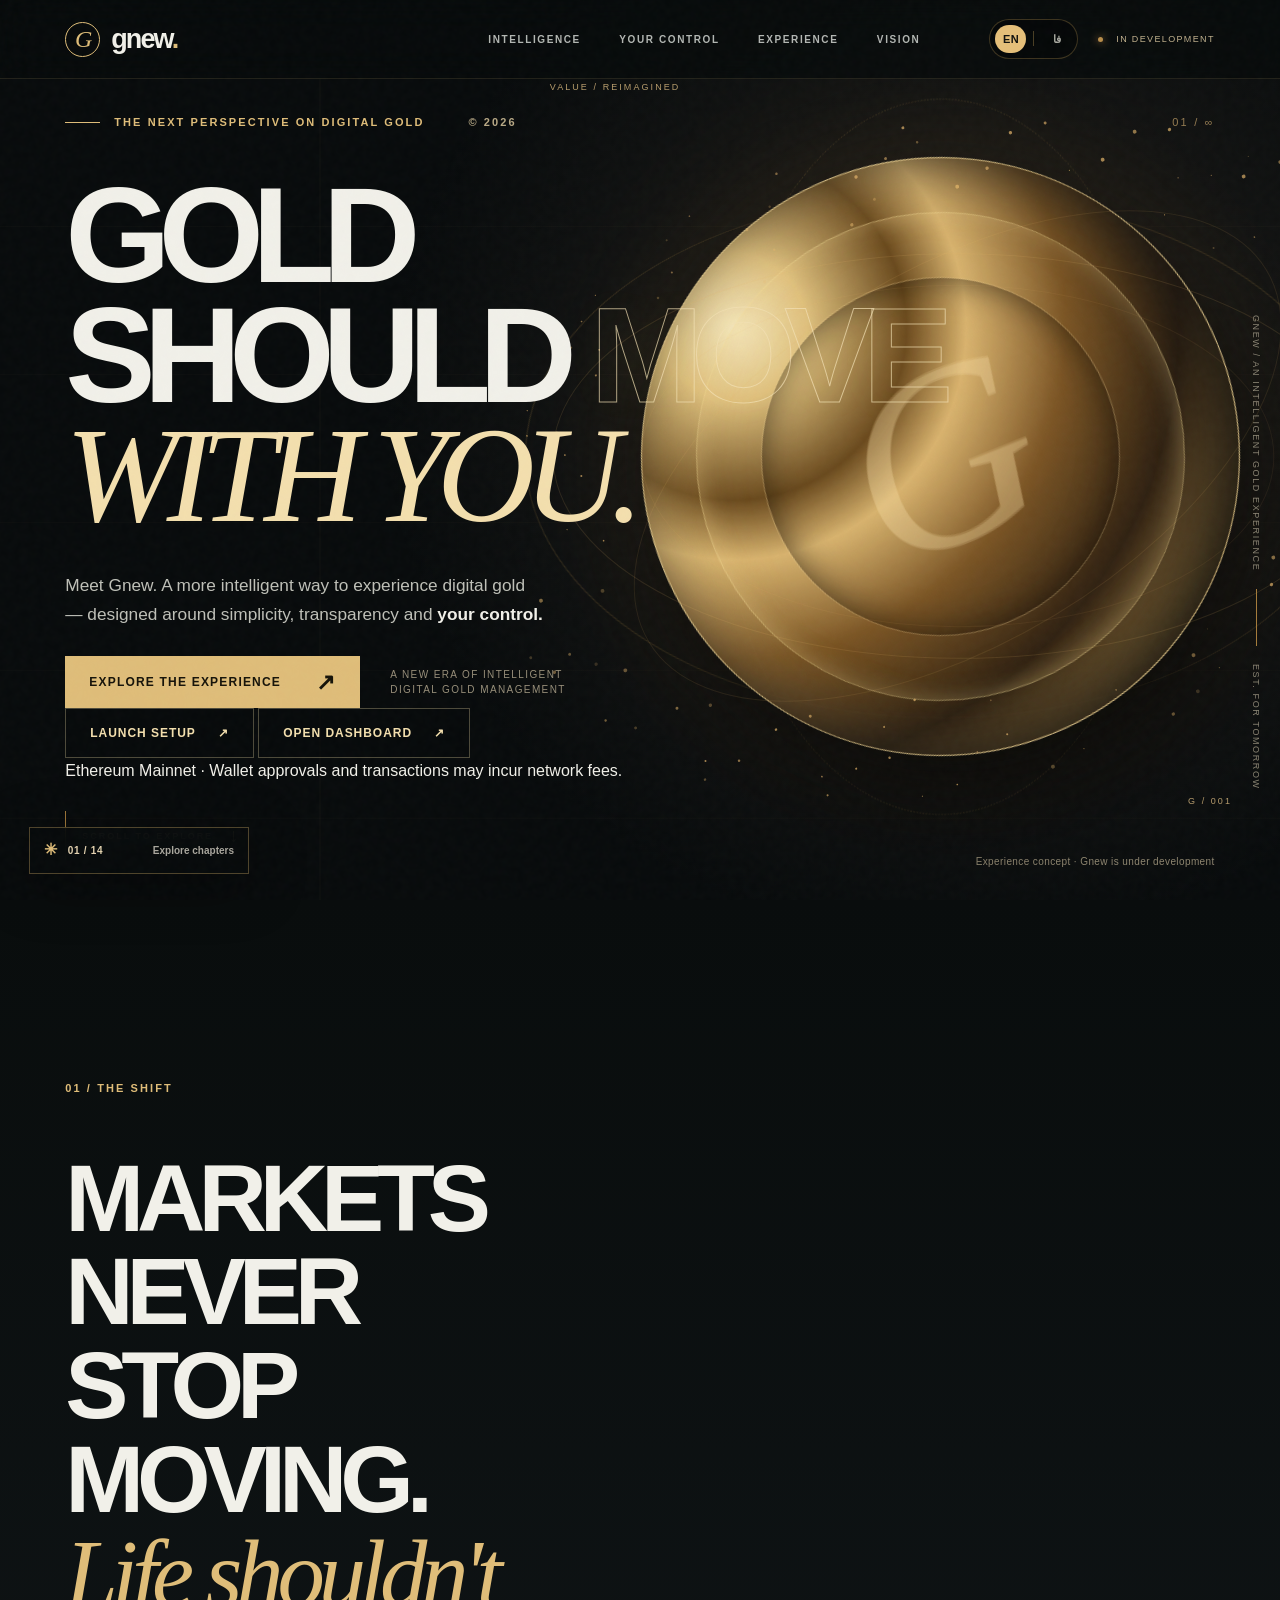
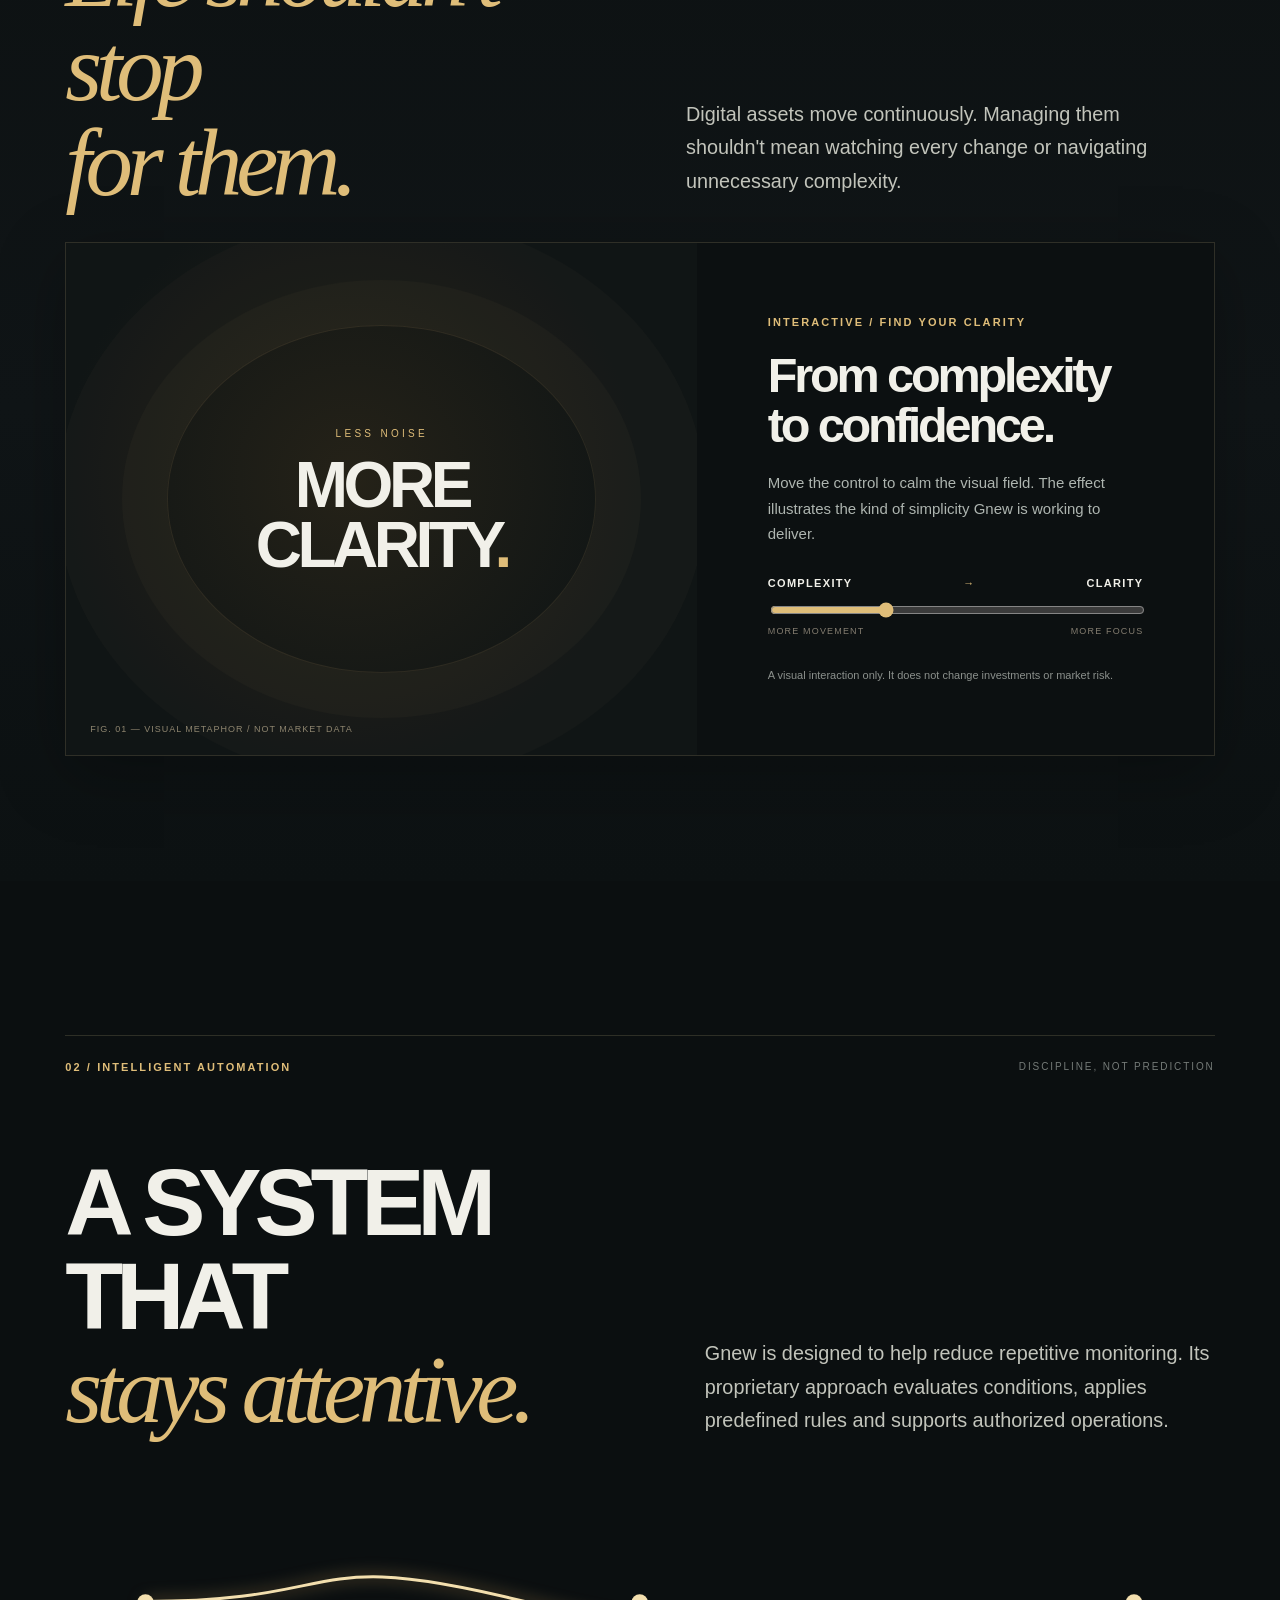
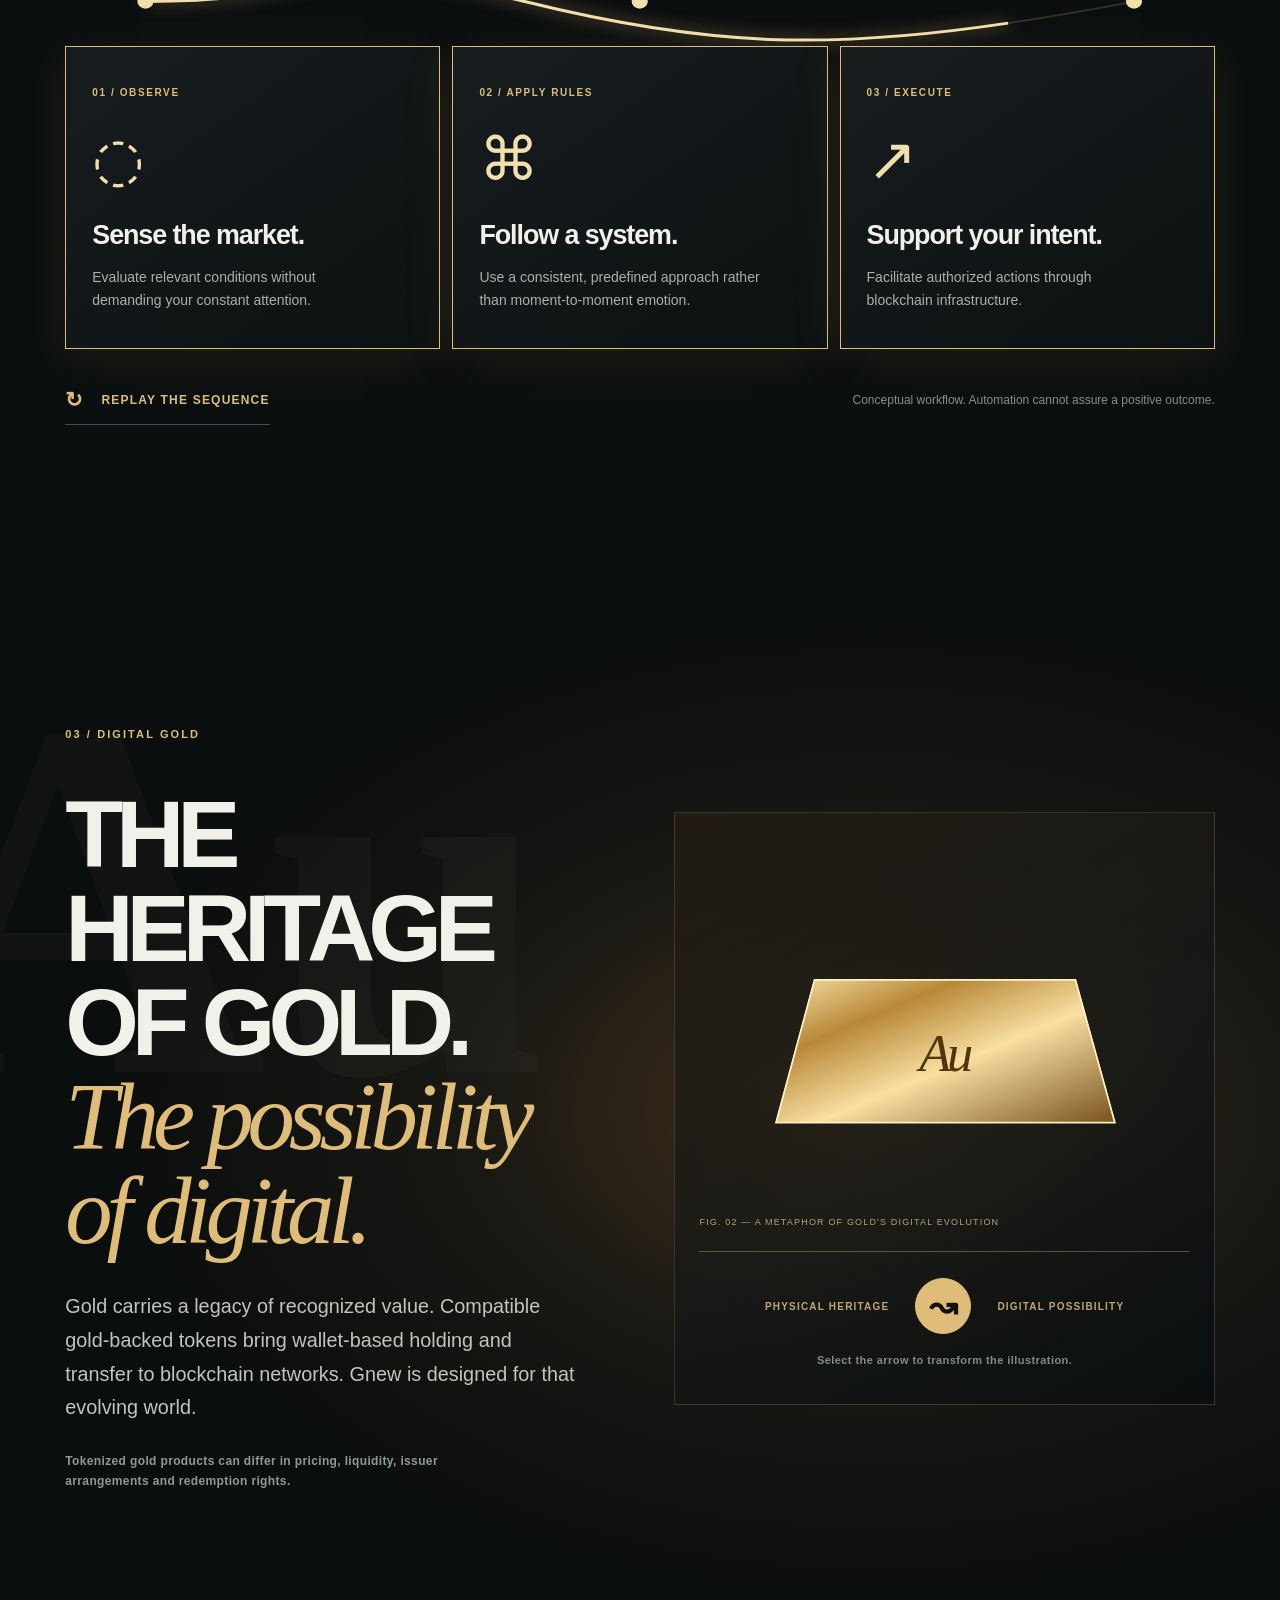
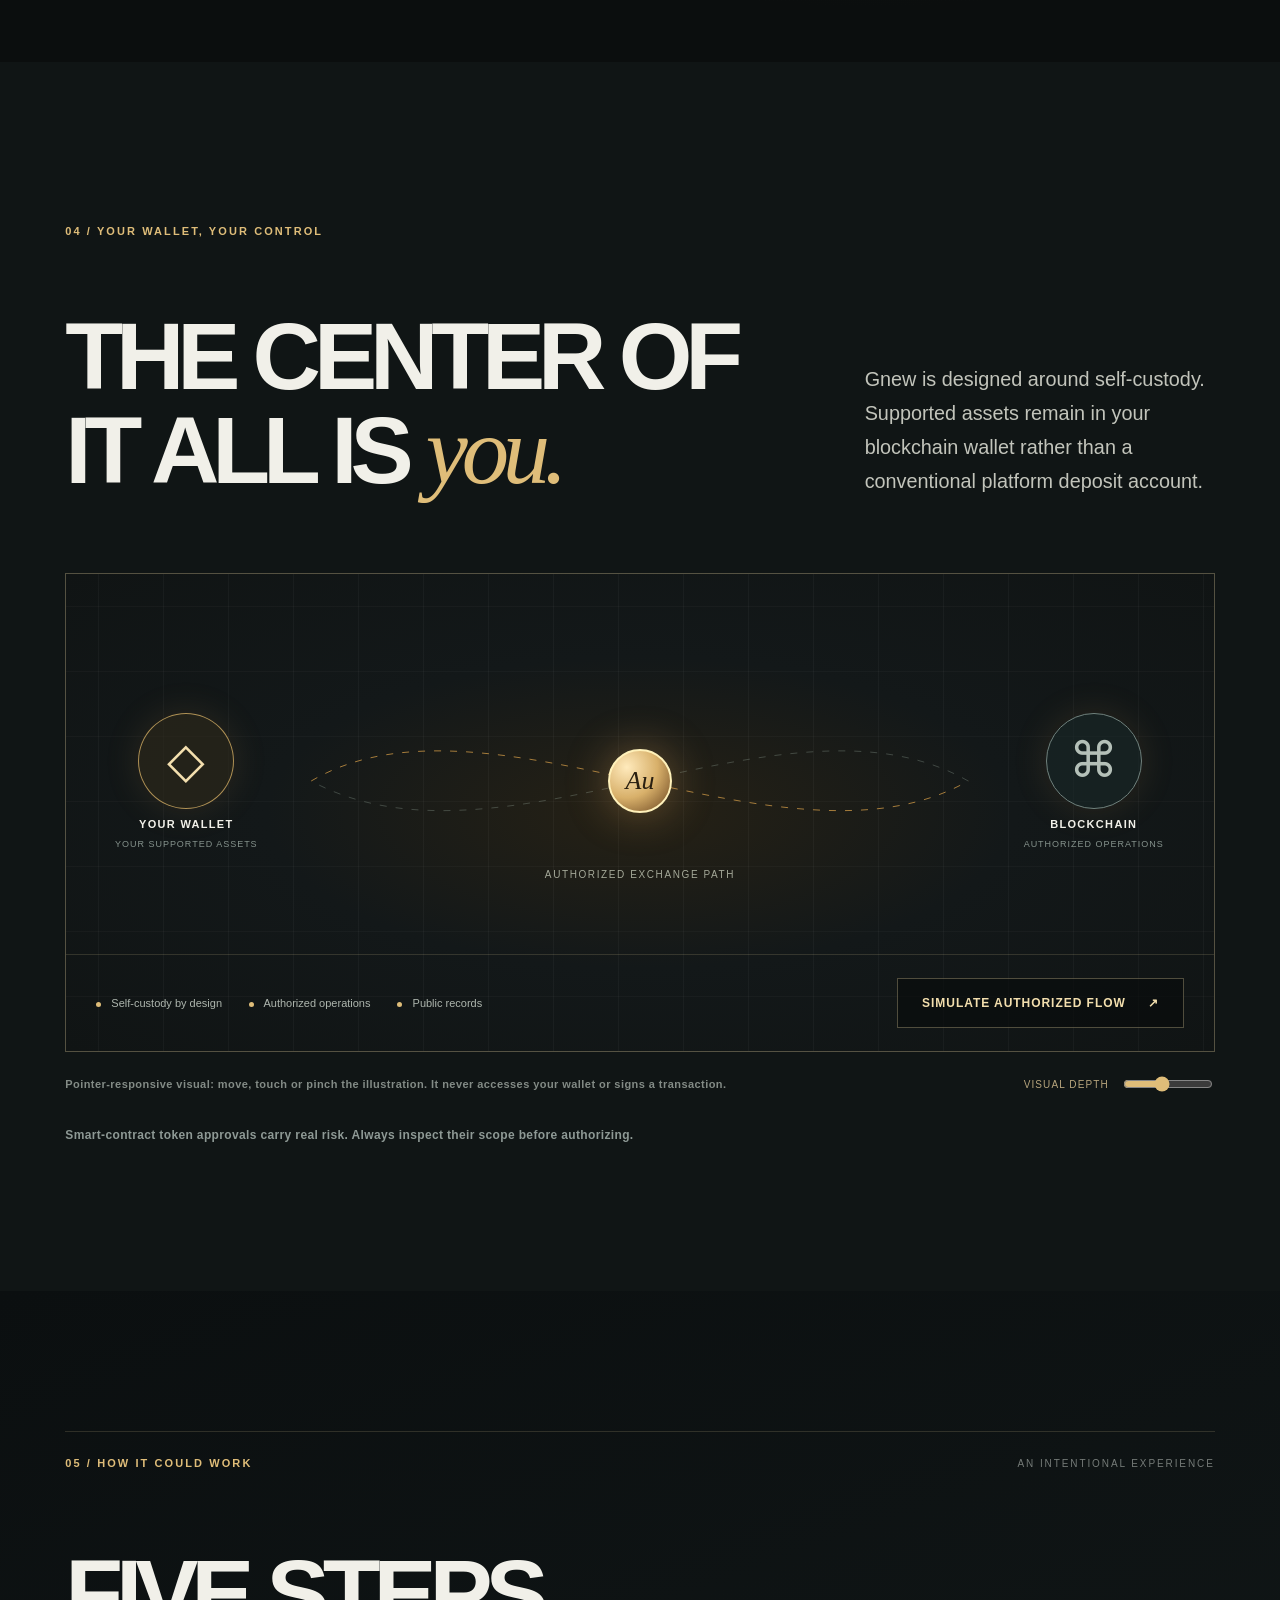
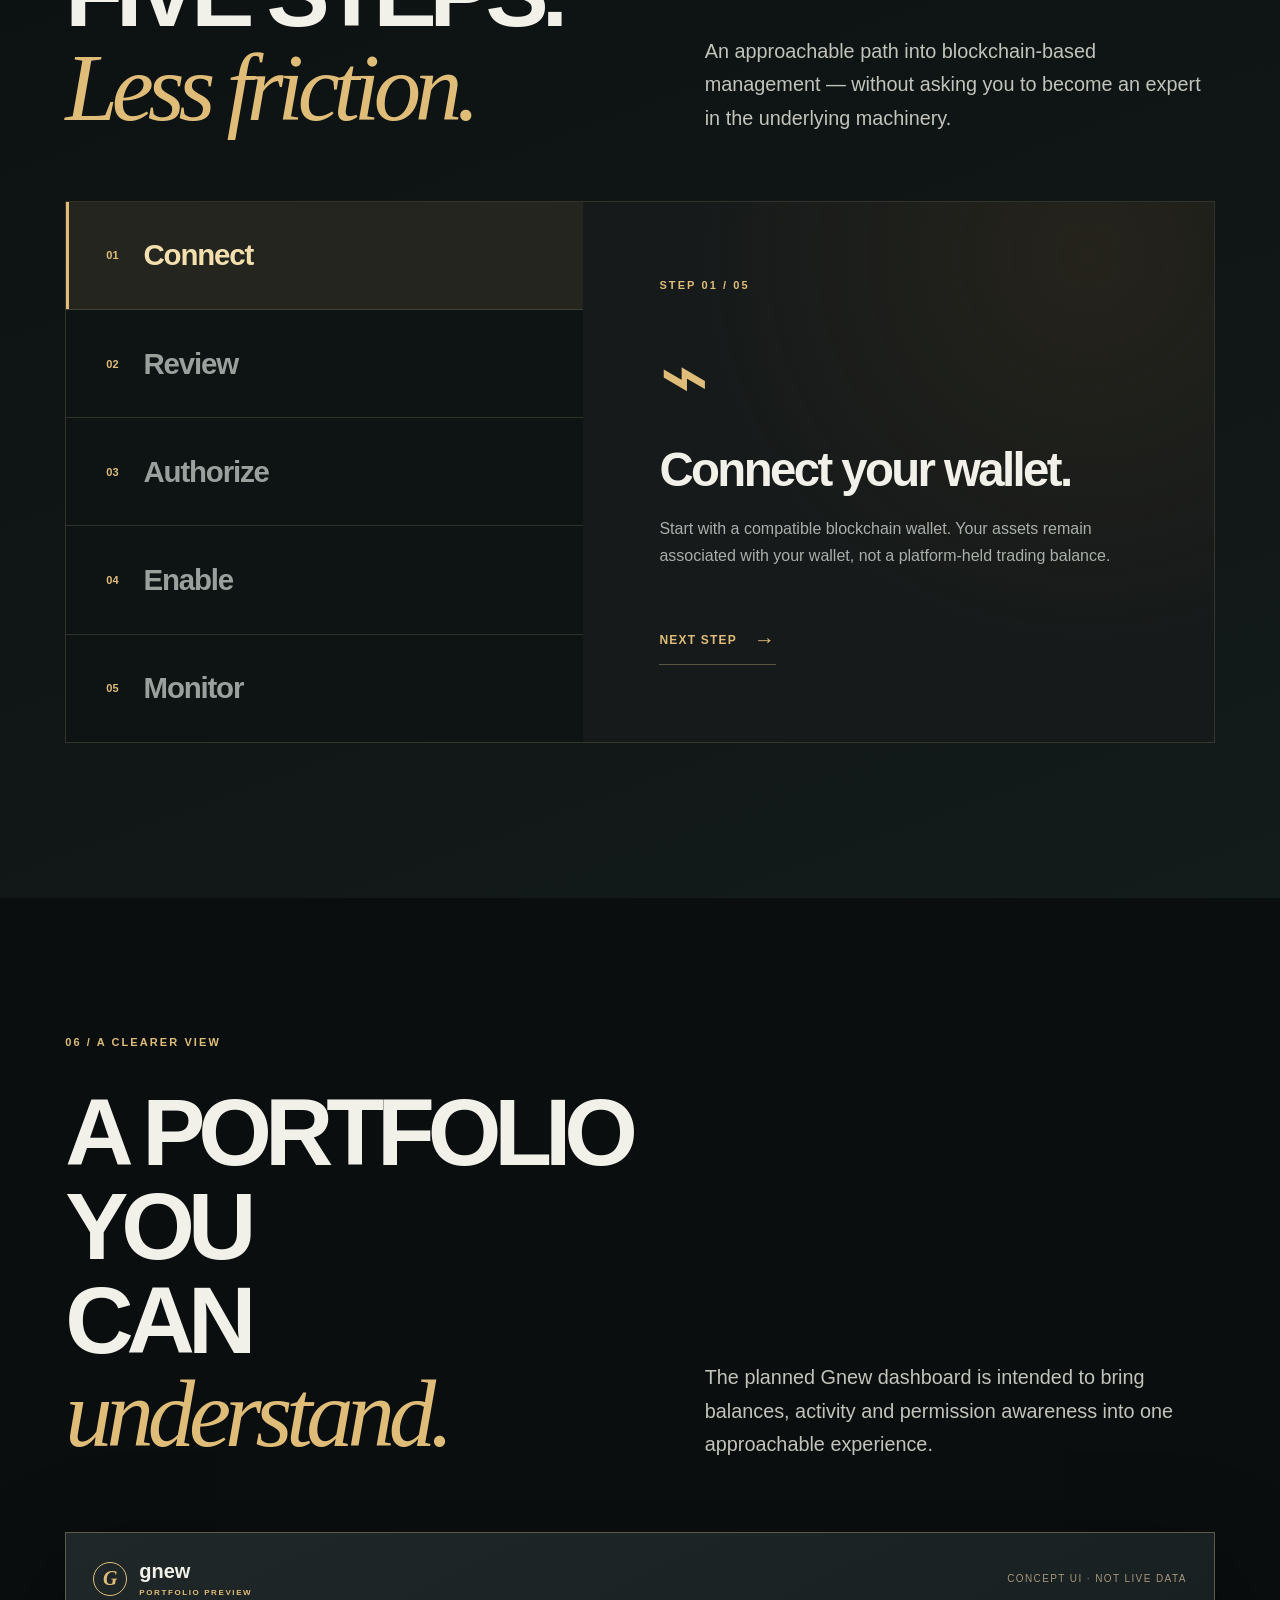
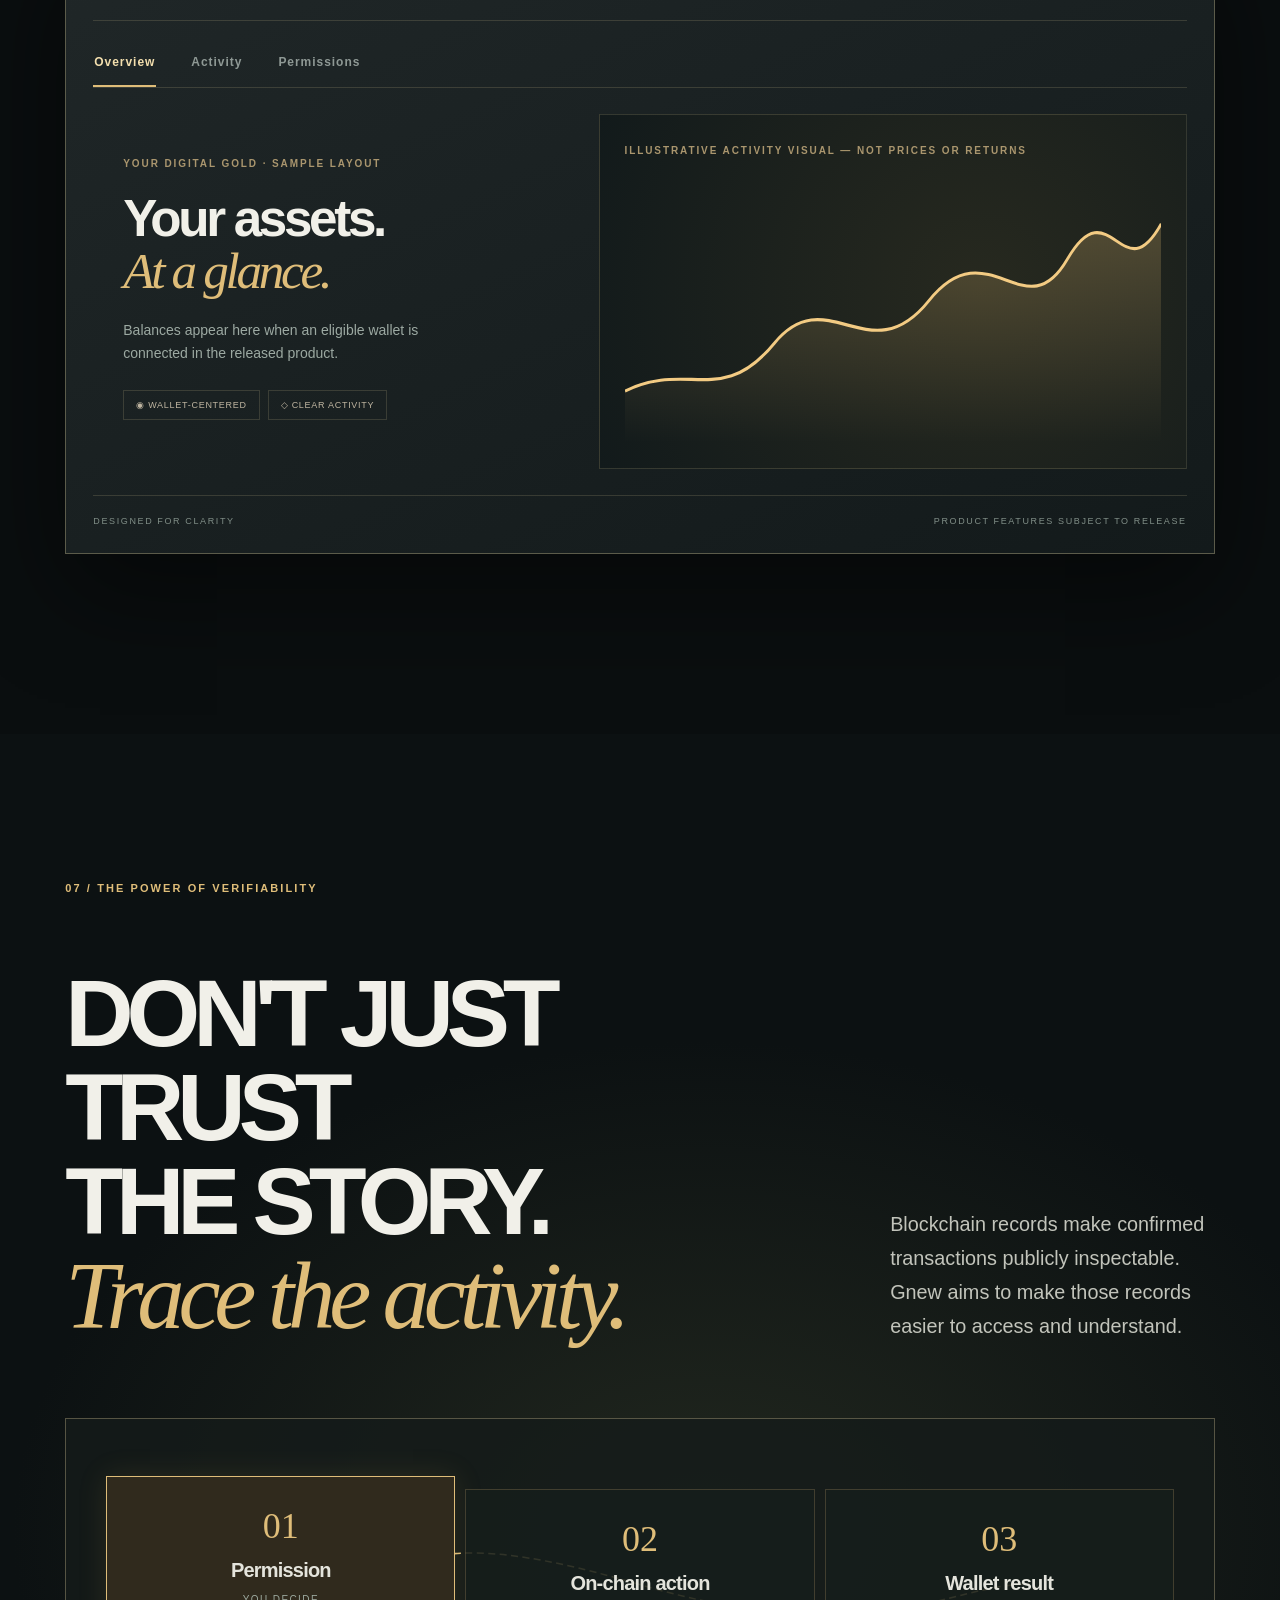
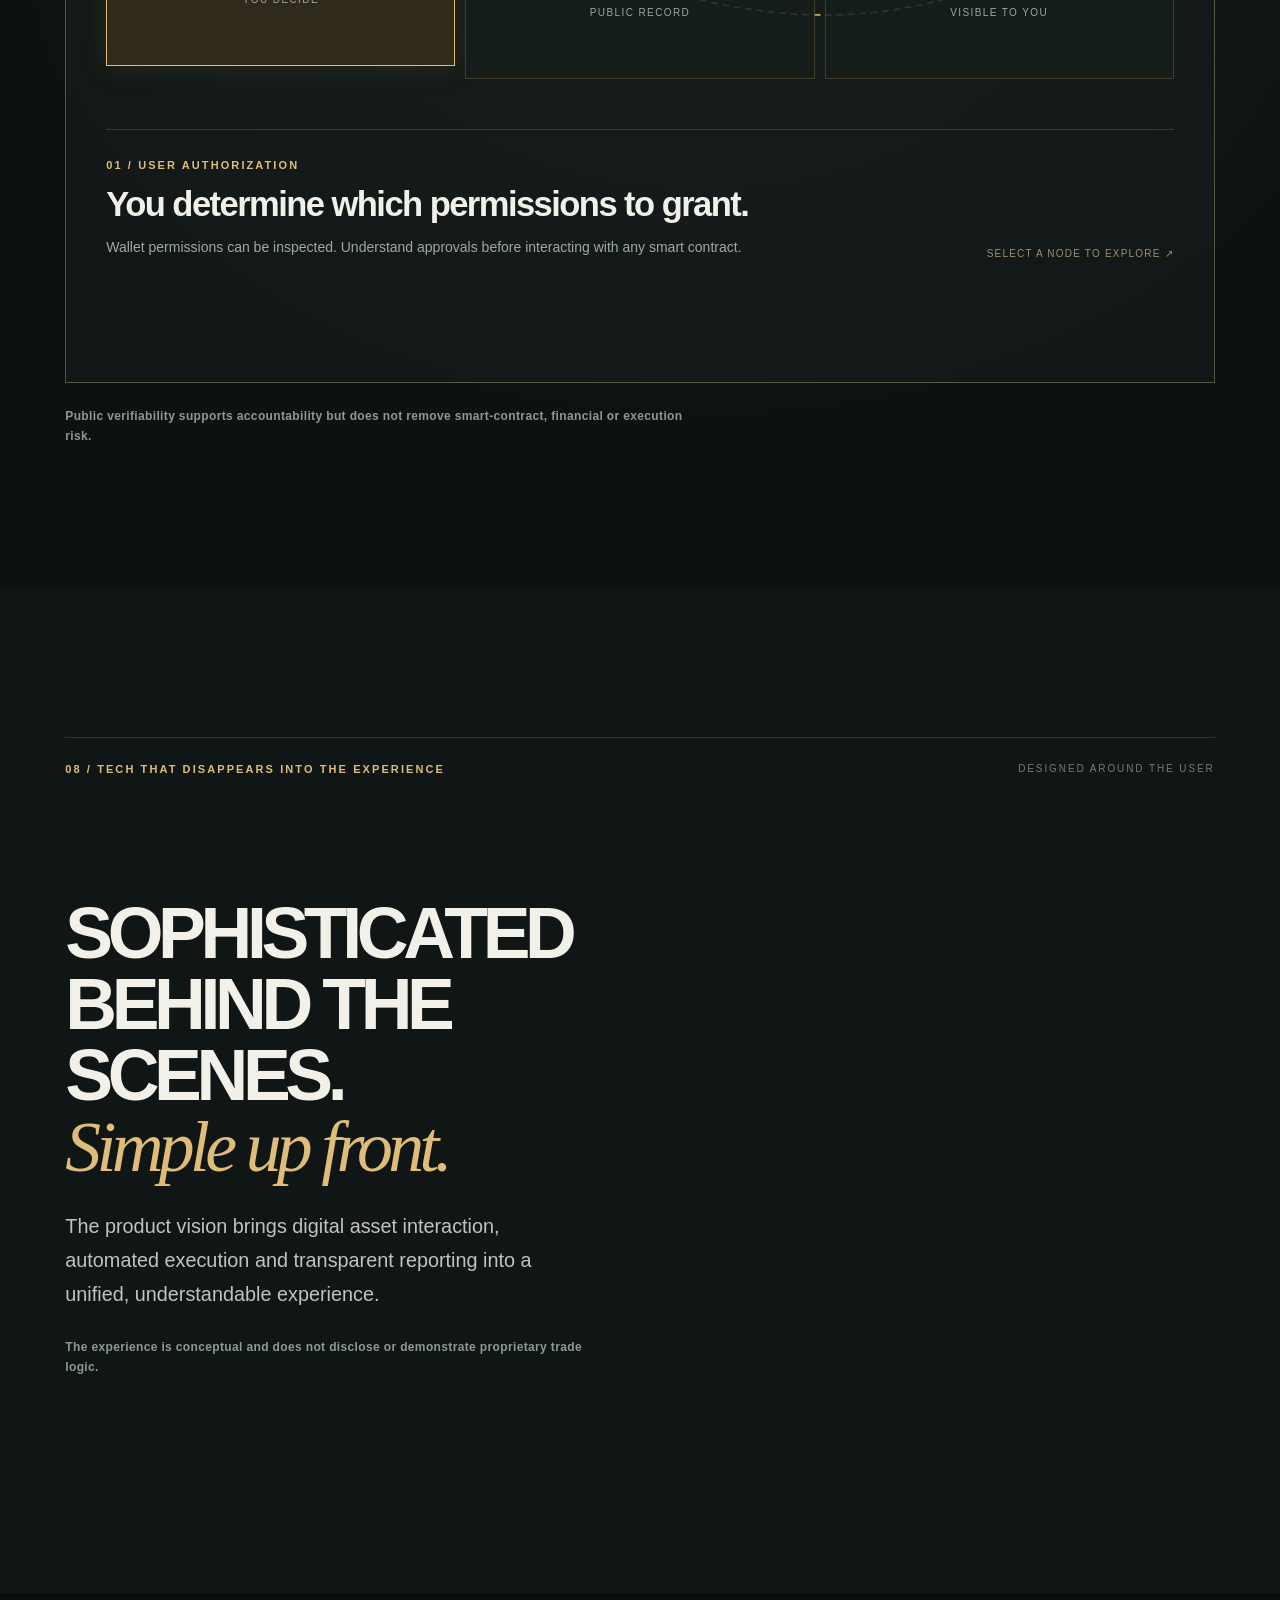
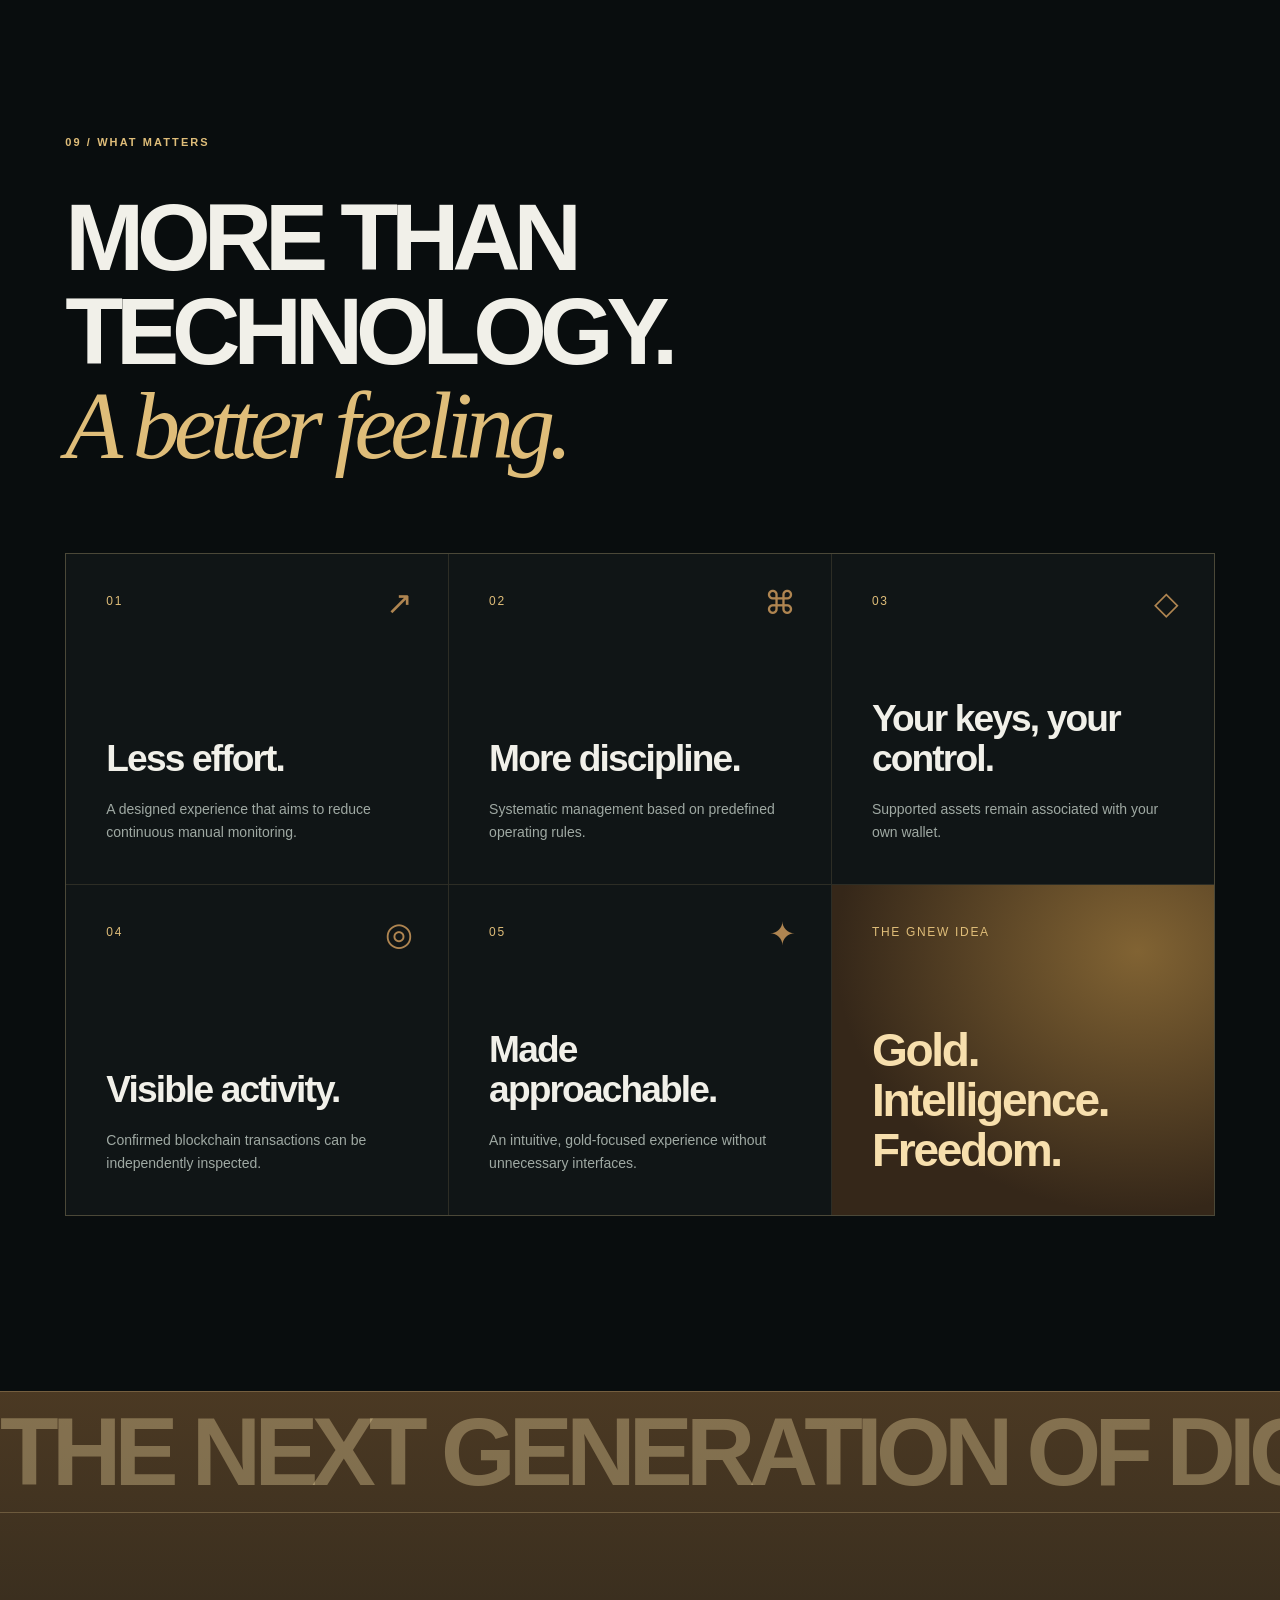
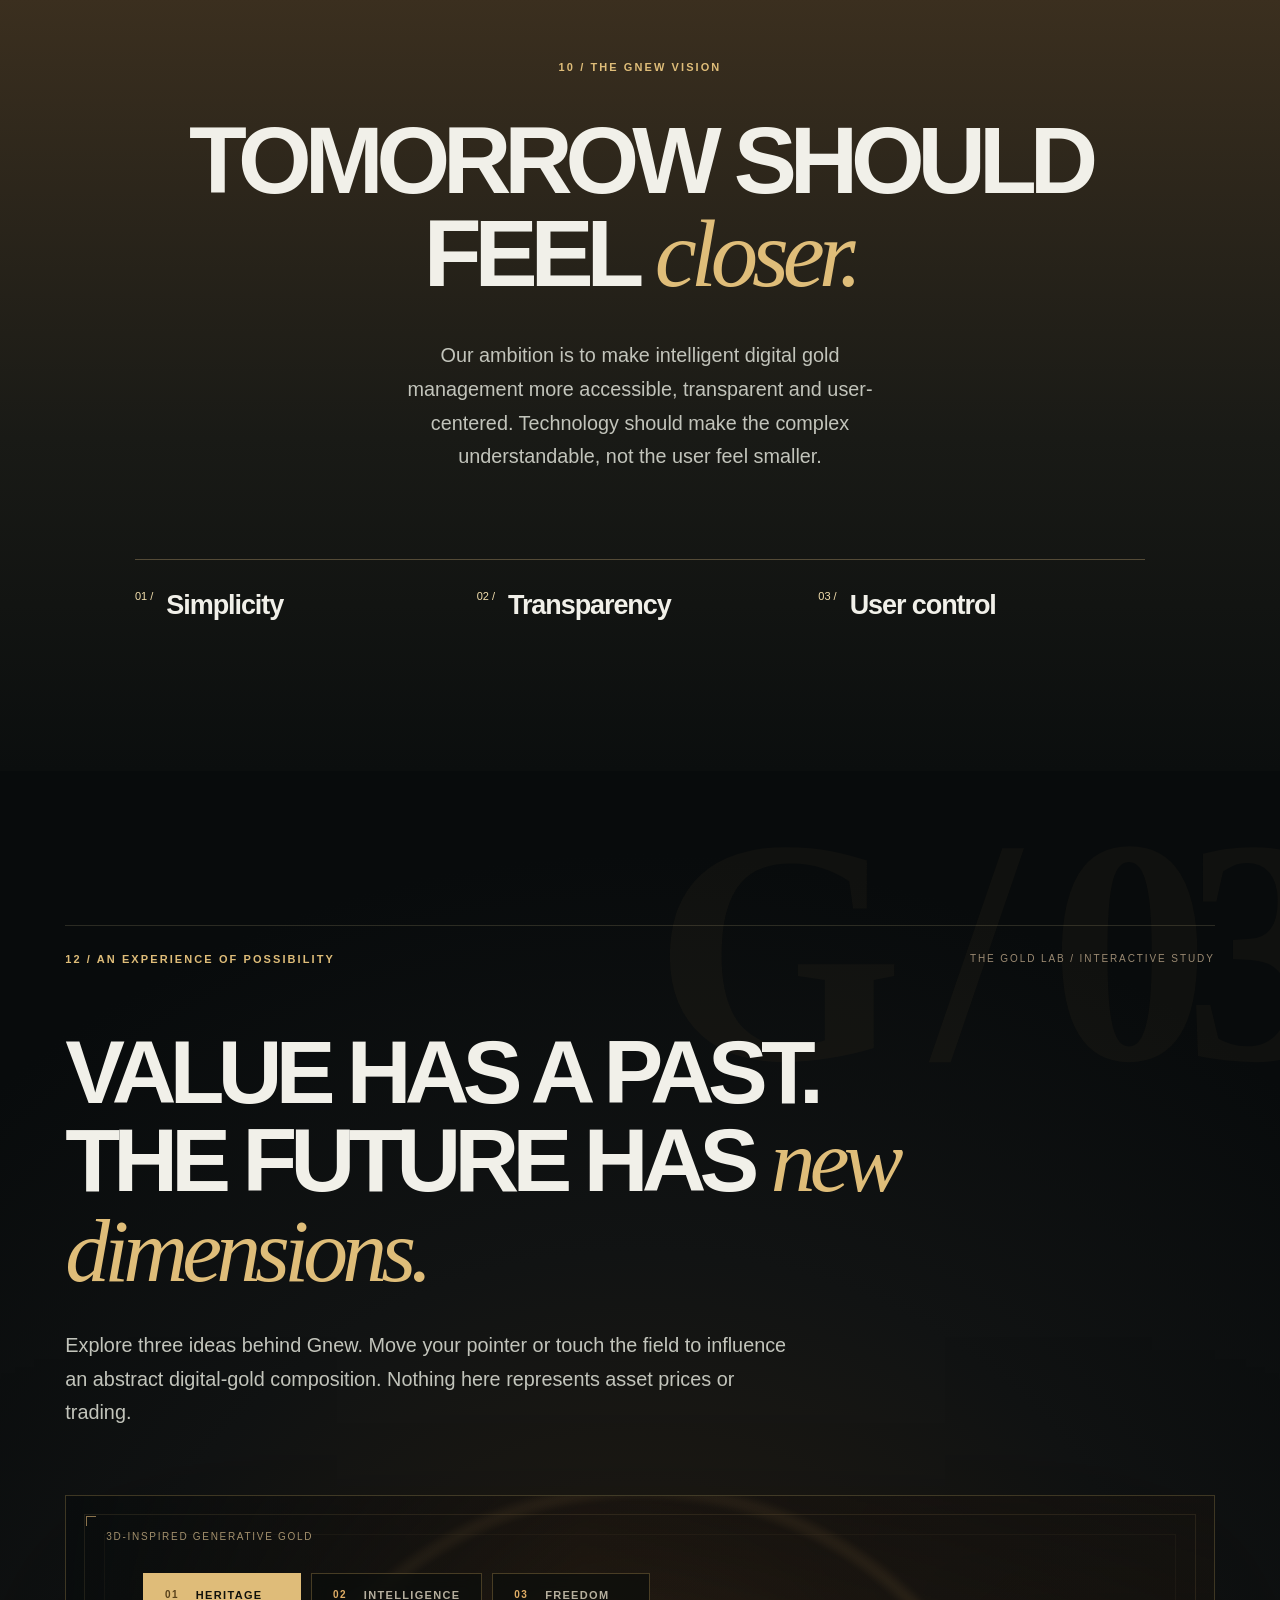
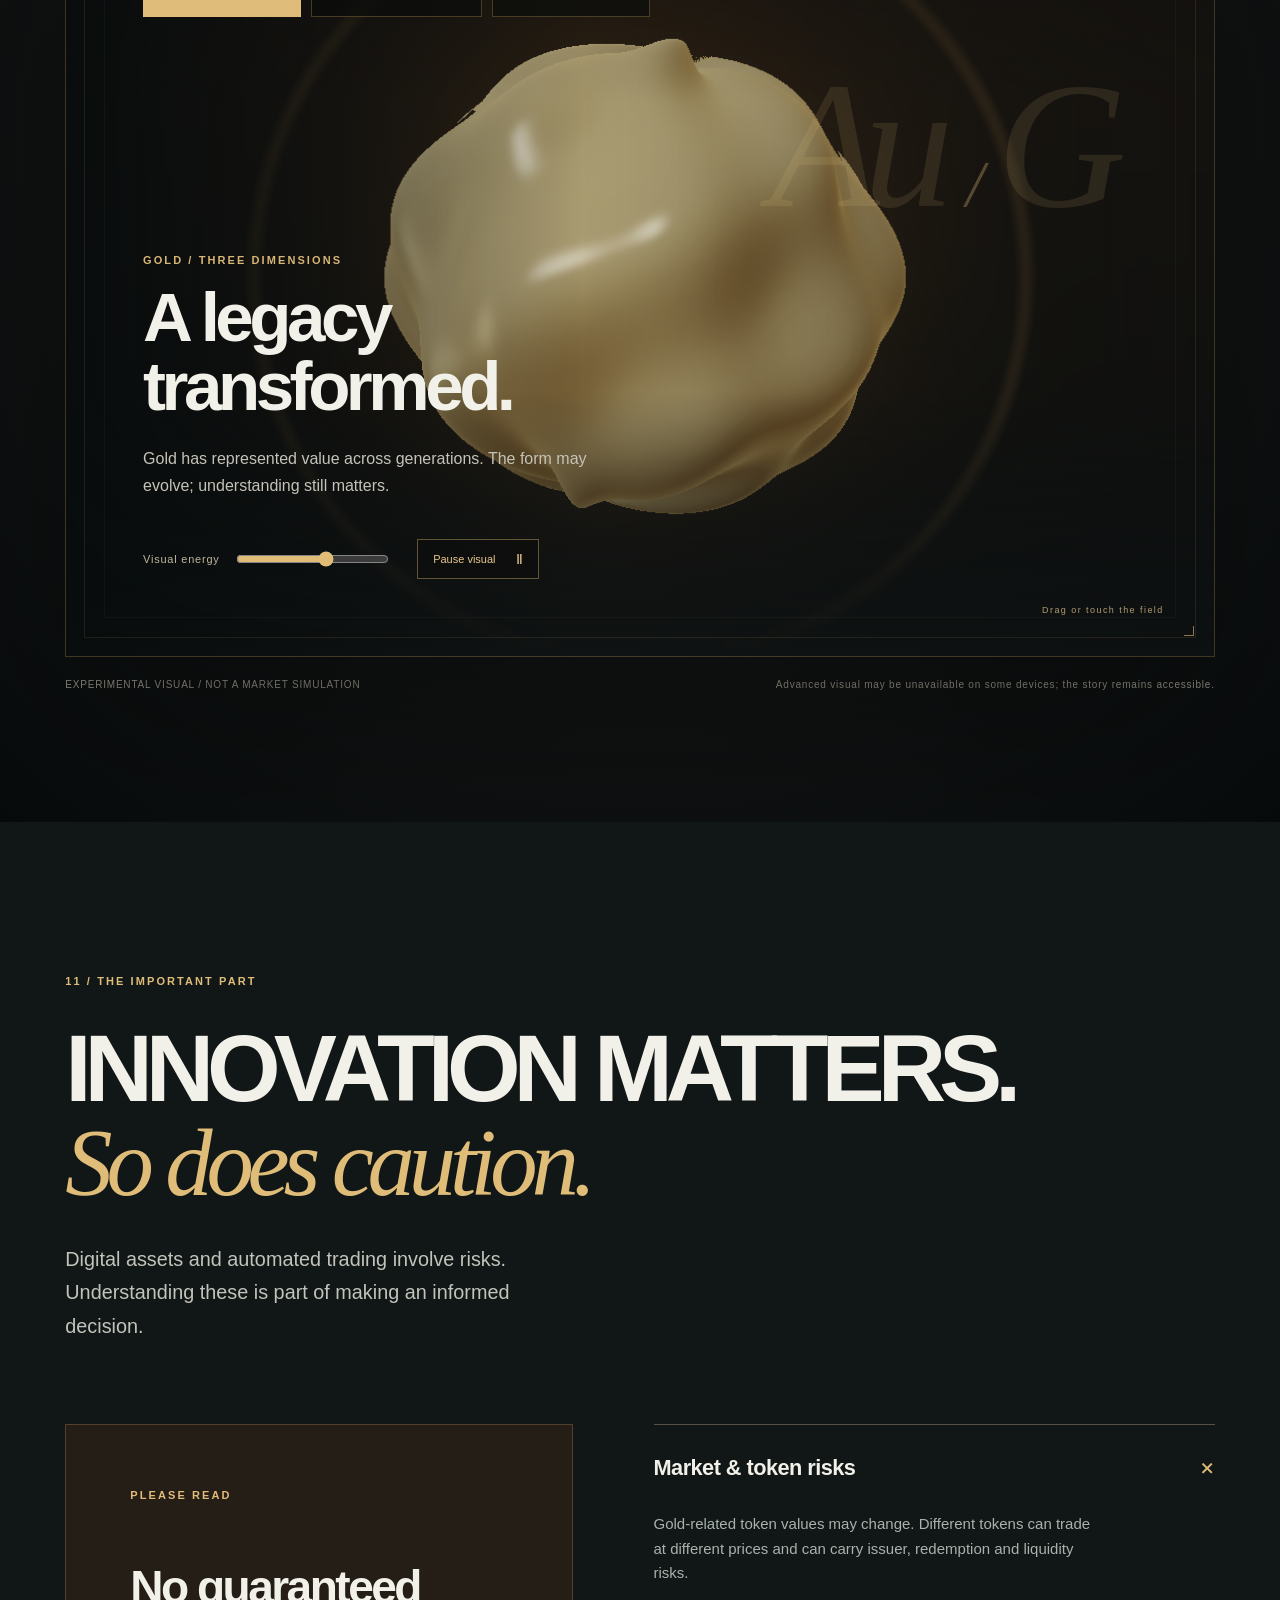
==== commit 9f731e06: "Add Setup and Dashboard navigation to Gnew landing" ====
--- a/index.html
+++ b/index.html
@@ -61,6 +61,11 @@
         <h1 class="hero__title" id="hero-title">GOLD<br>SHOULD <span>MOVE</span><br><em>WITH YOU.</em></h1>
         <p class="hero__description">Meet Gnew. A more intelligent way to experience digital gold — designed around simplicity, transparency and <strong>your control.</strong></p>
         <div class="hero__actions"><a class="primary-link" href="#shift">Explore the experience <span>↗</span></a><span class="hero__edition">A NEW ERA OF INTELLIGENT DIGITAL GOLD MANAGEMENT</span></div>
+        <div class="hero__product-links" role="group" aria-label="Gnew application pages">
+          <a class="outline-button" href="https://morexyz.github.io/Gnew-Front/setup.html" target="_blank" rel="noopener noreferrer">Launch Setup <span aria-hidden="true">↗</span></a>
+          <a class="outline-button" href="https://morexyz.github.io/Gnew-Front/dashboard.html" target="_blank" rel="noopener noreferrer">Open Dashboard <span aria-hidden="true">↗</span></a>
+        </div>
+        <p class="hero__product-note">Ethereum Mainnet · Wallet approvals and transactions may incur network fees.</p>
       </div>
       <a class="scroll-cue" href="#shift"><span class="scroll-cue__line"></span> SCROLL TO EXPLORE <span aria-hidden="true">↓</span></a>
       <p class="hero__disclaimer">Experience concept · Gnew is under development</p>
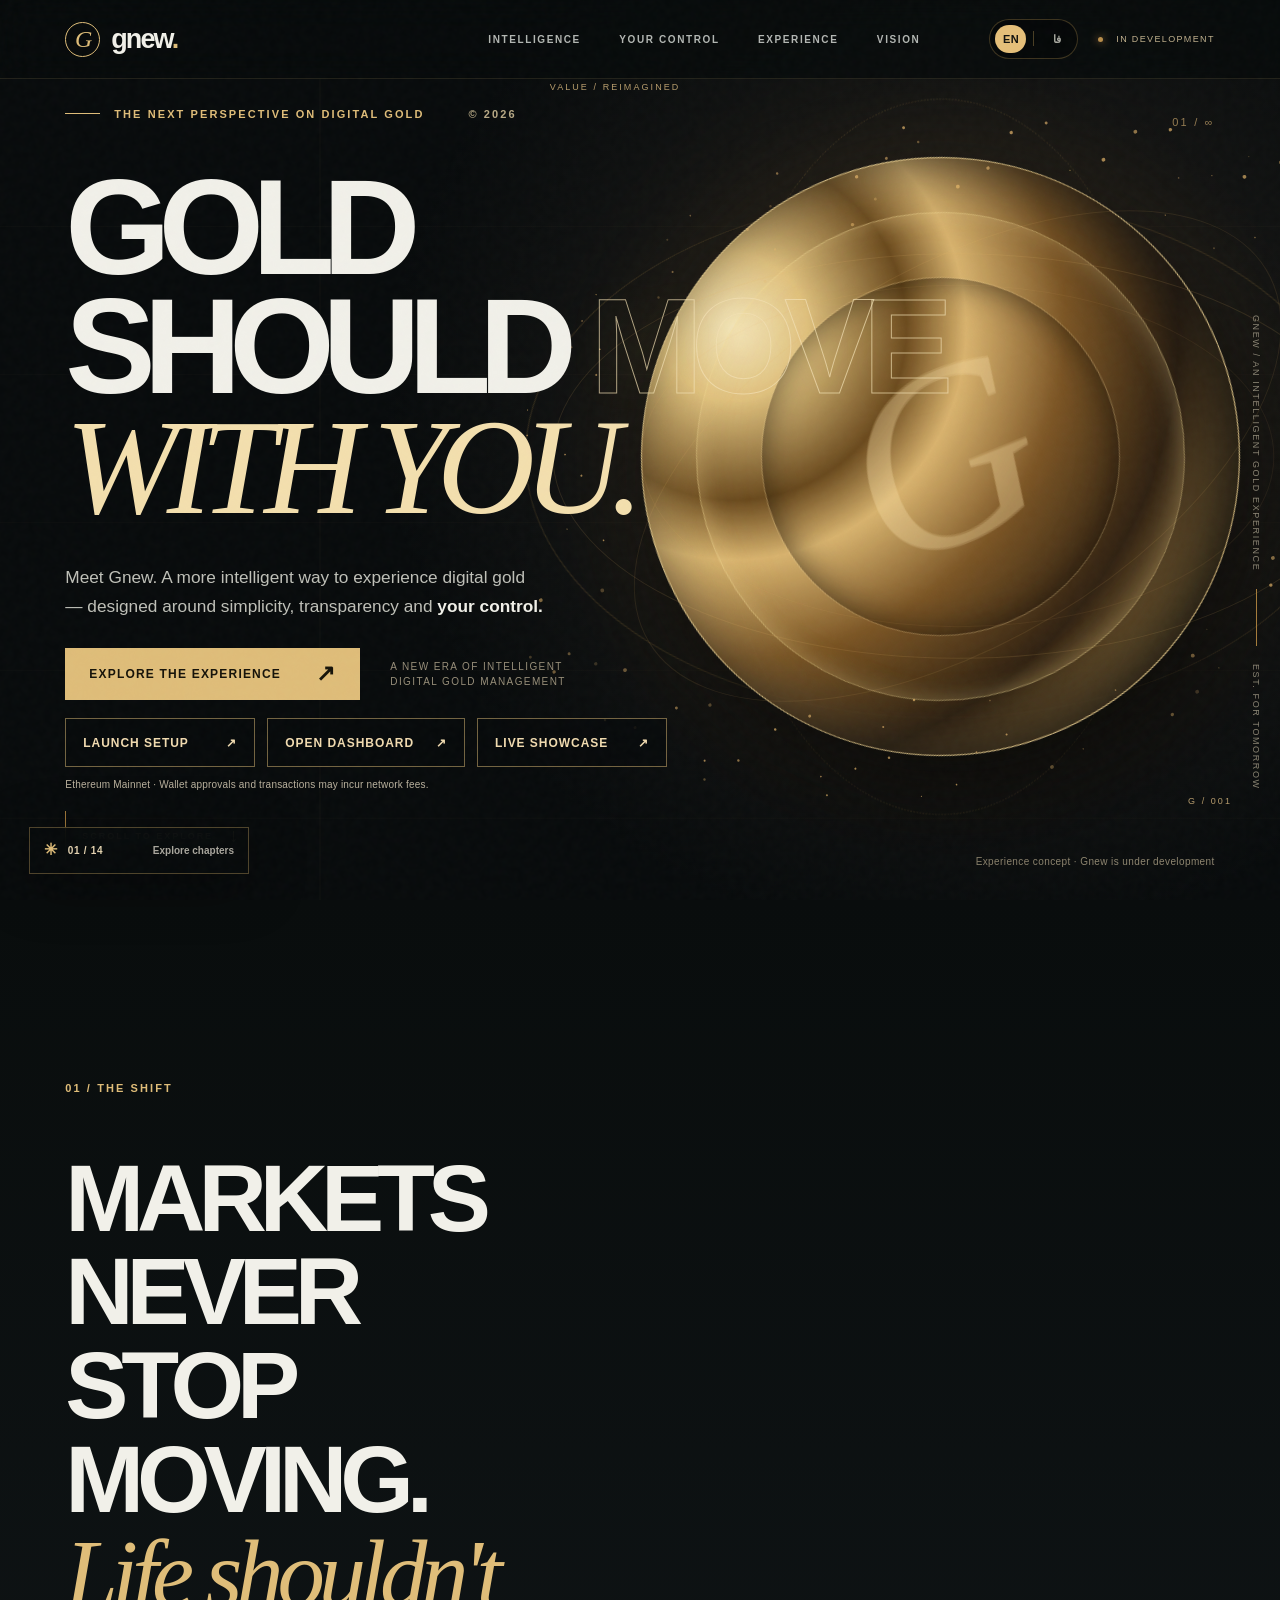
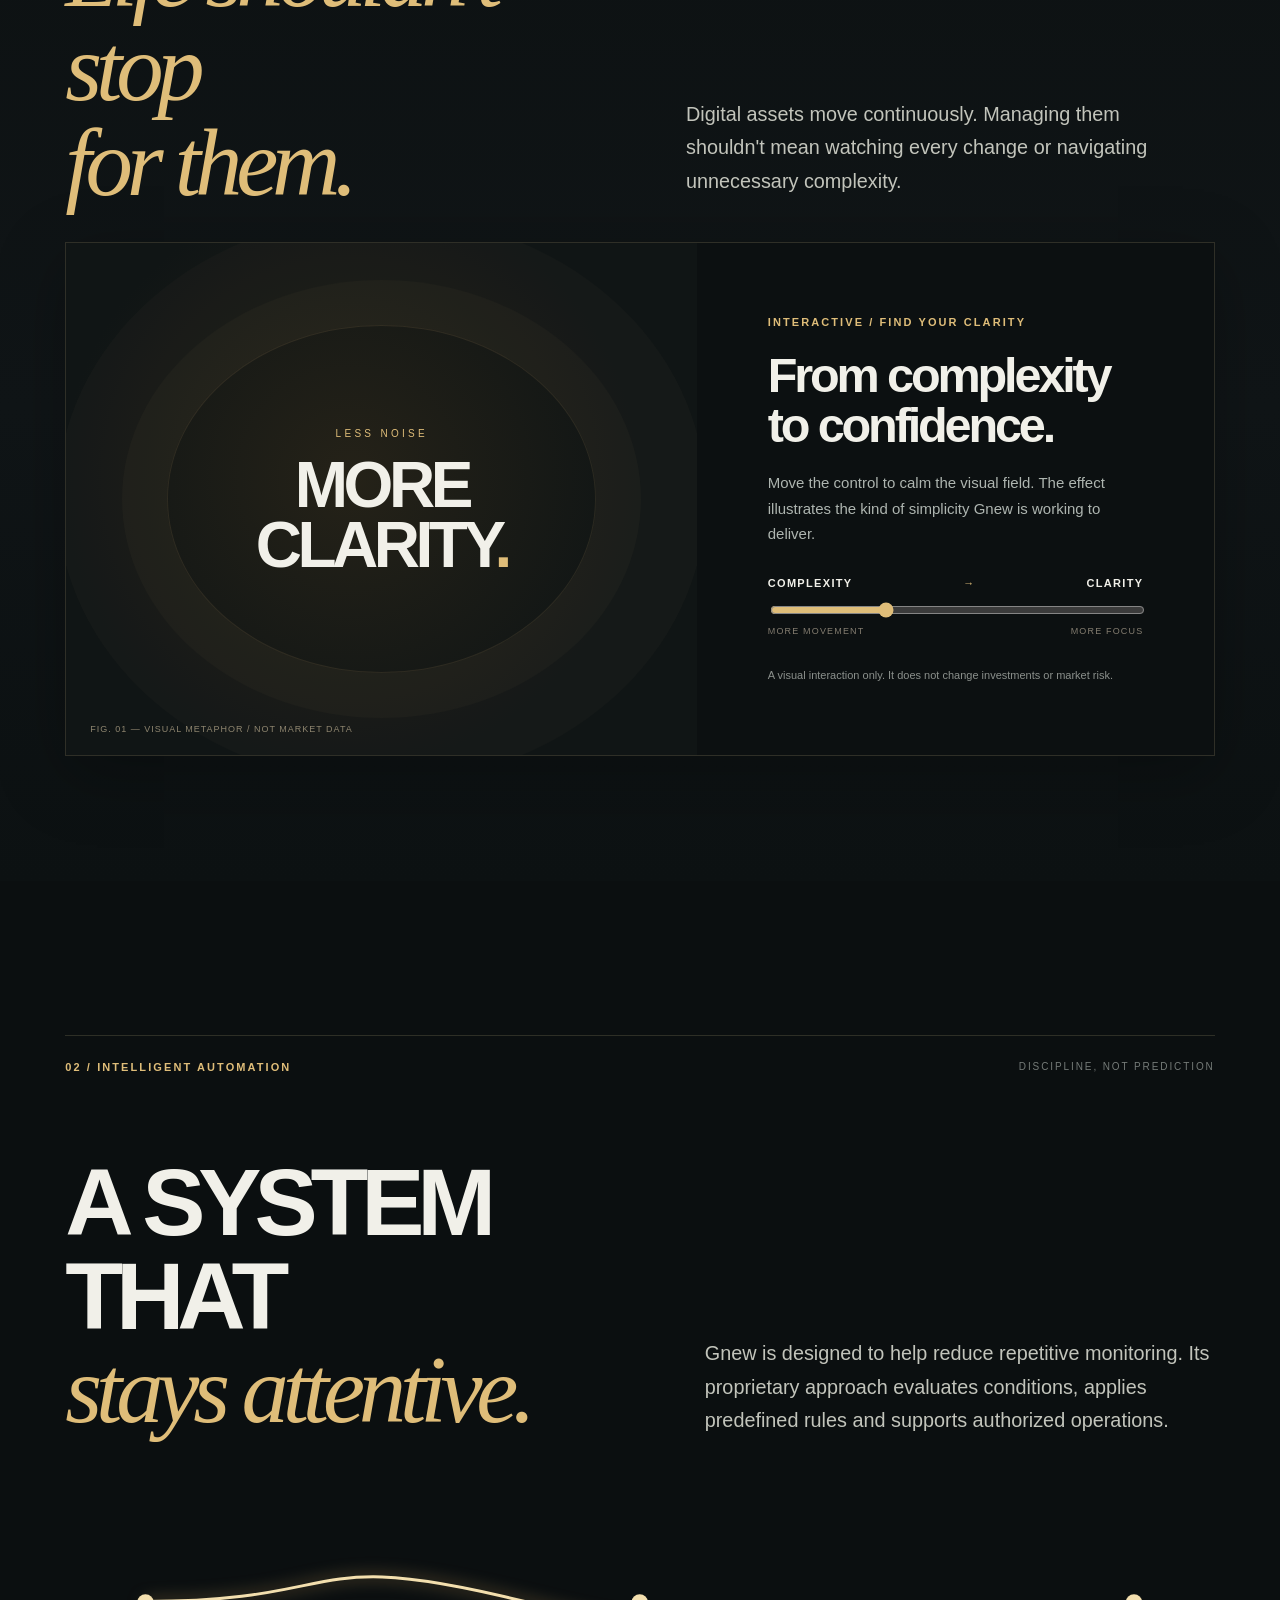
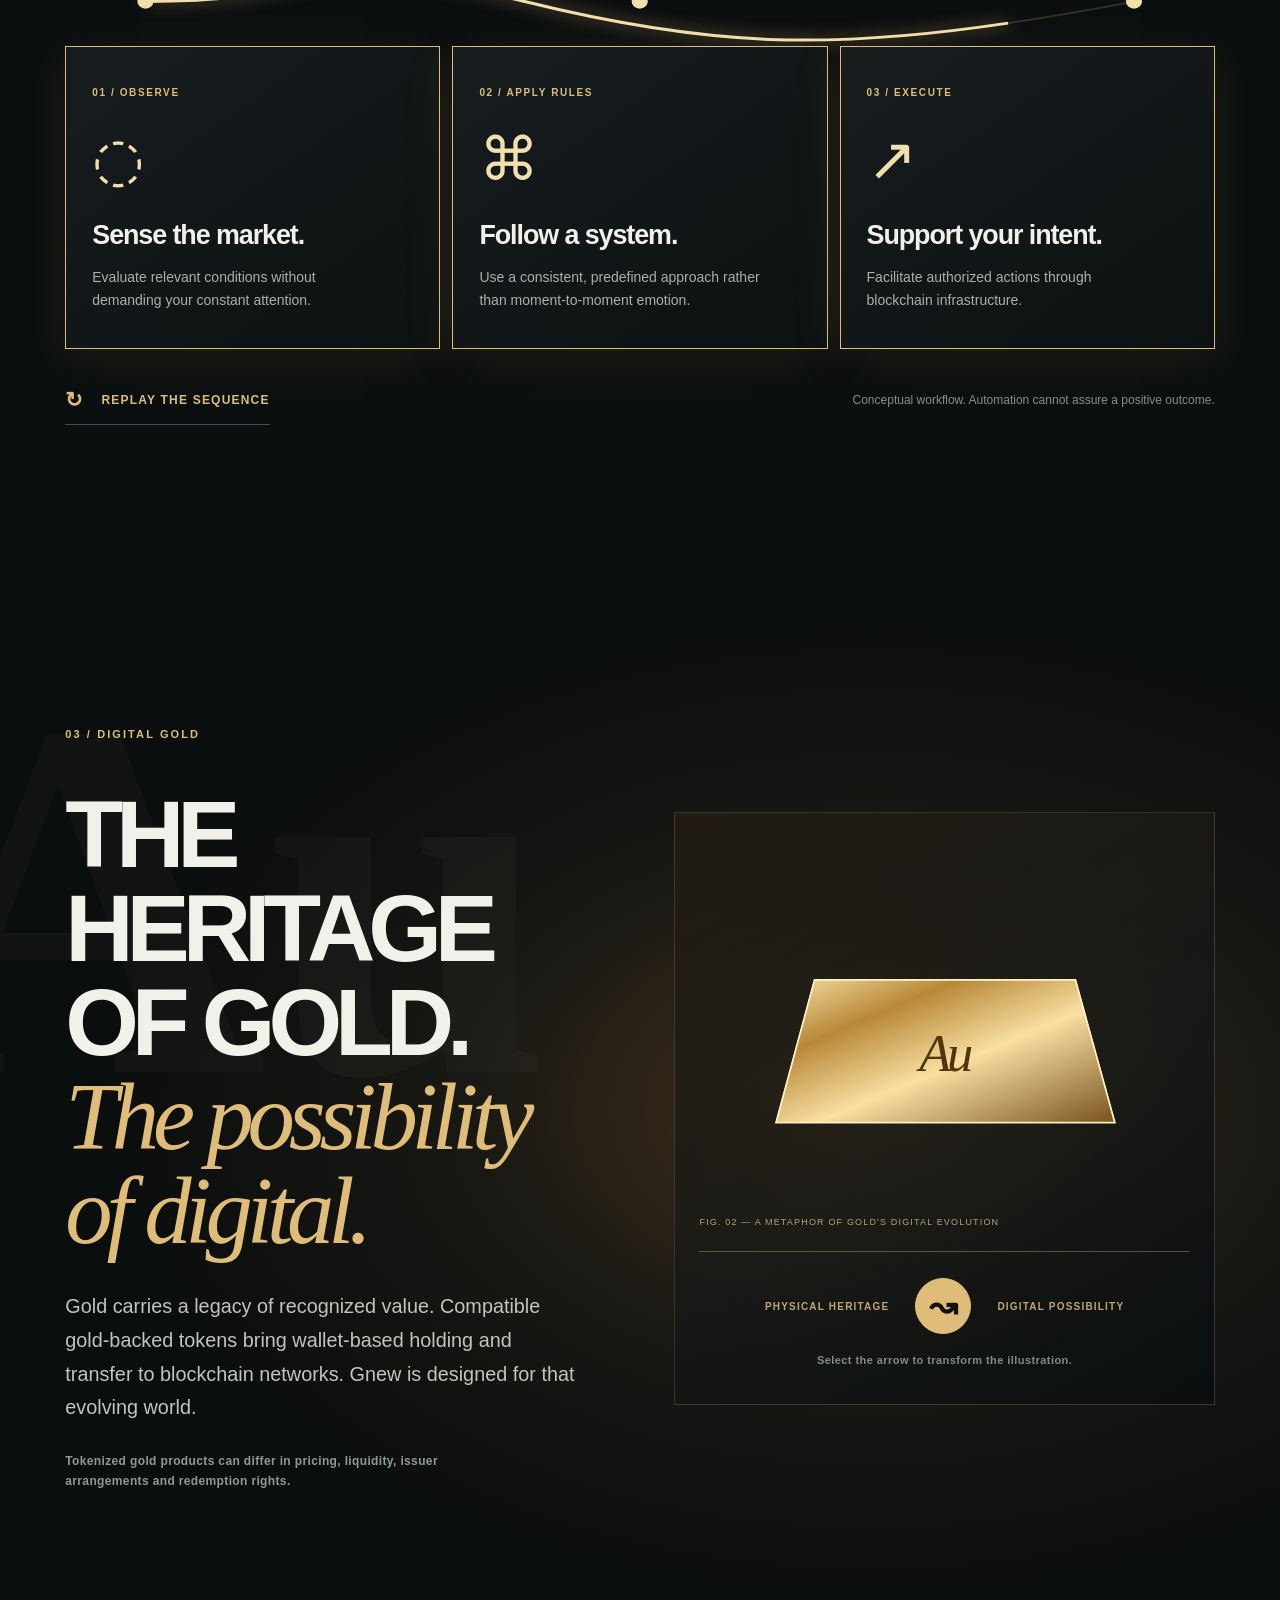
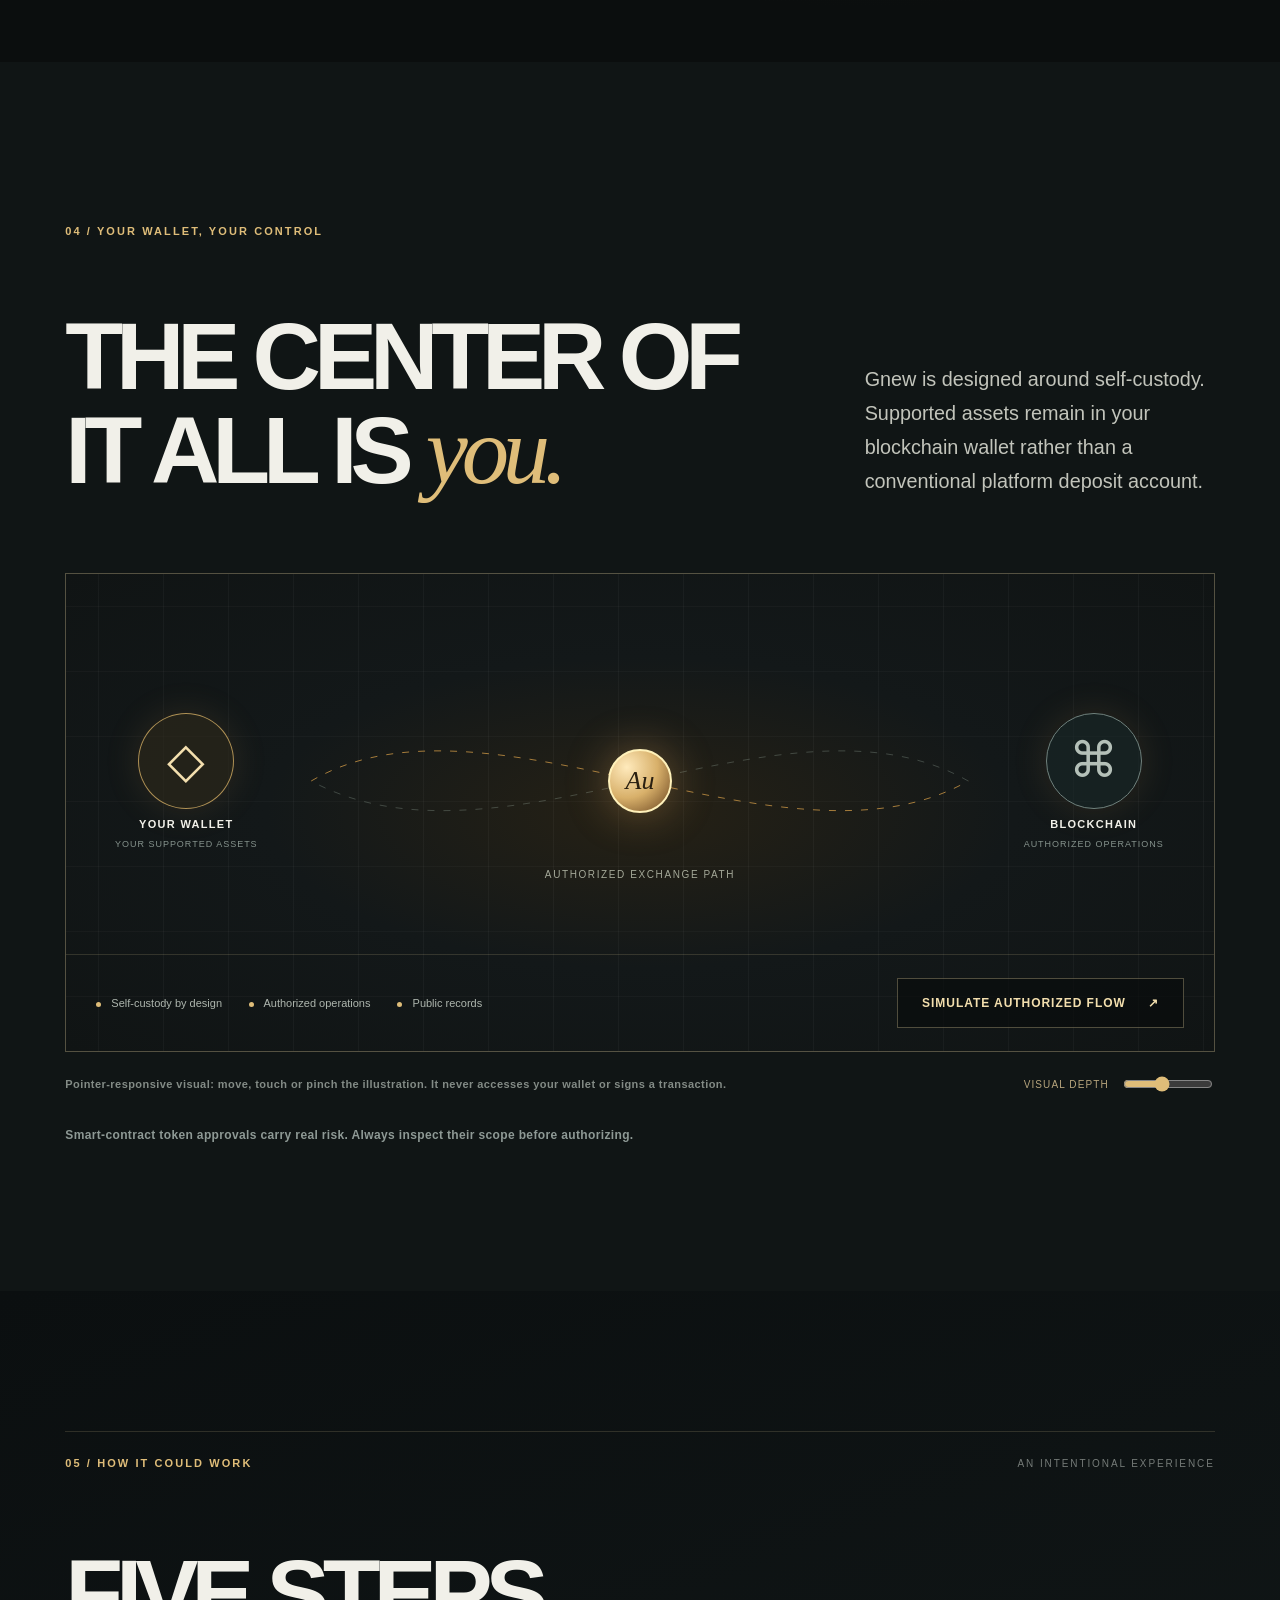
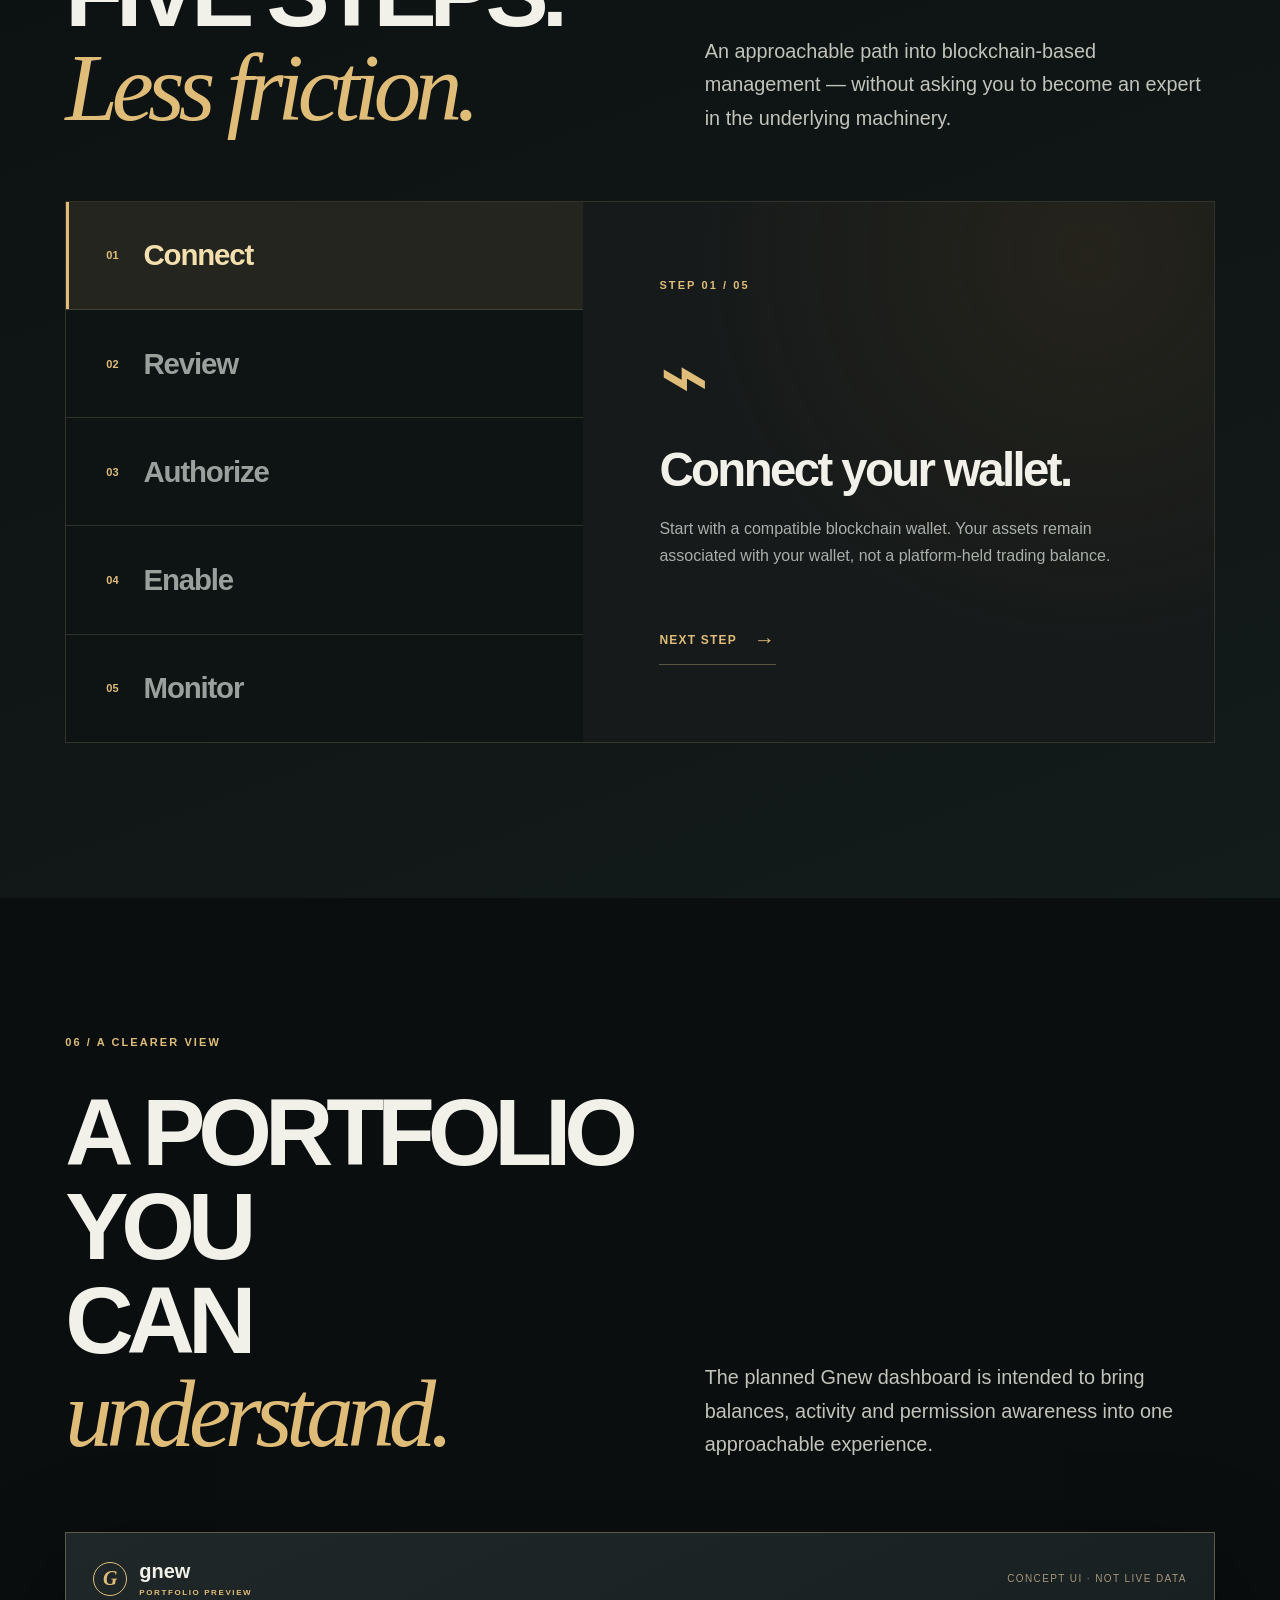
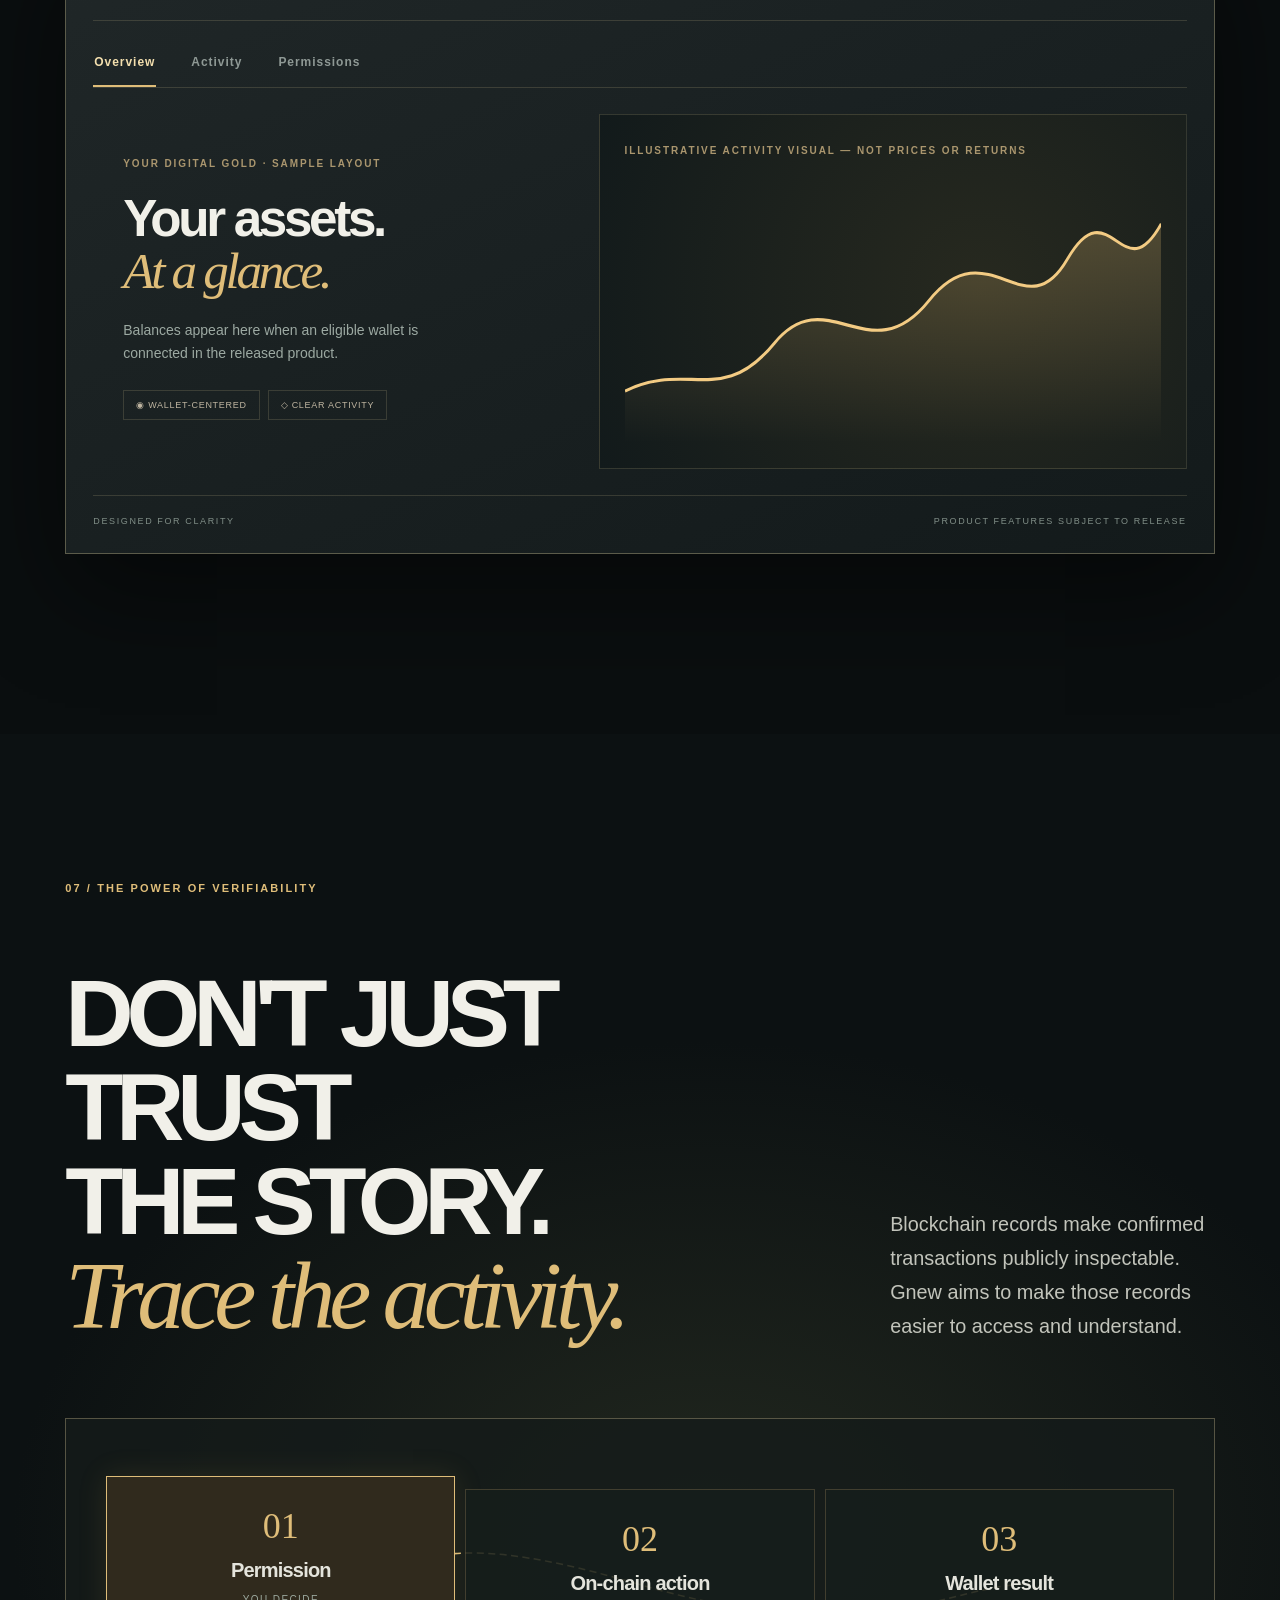
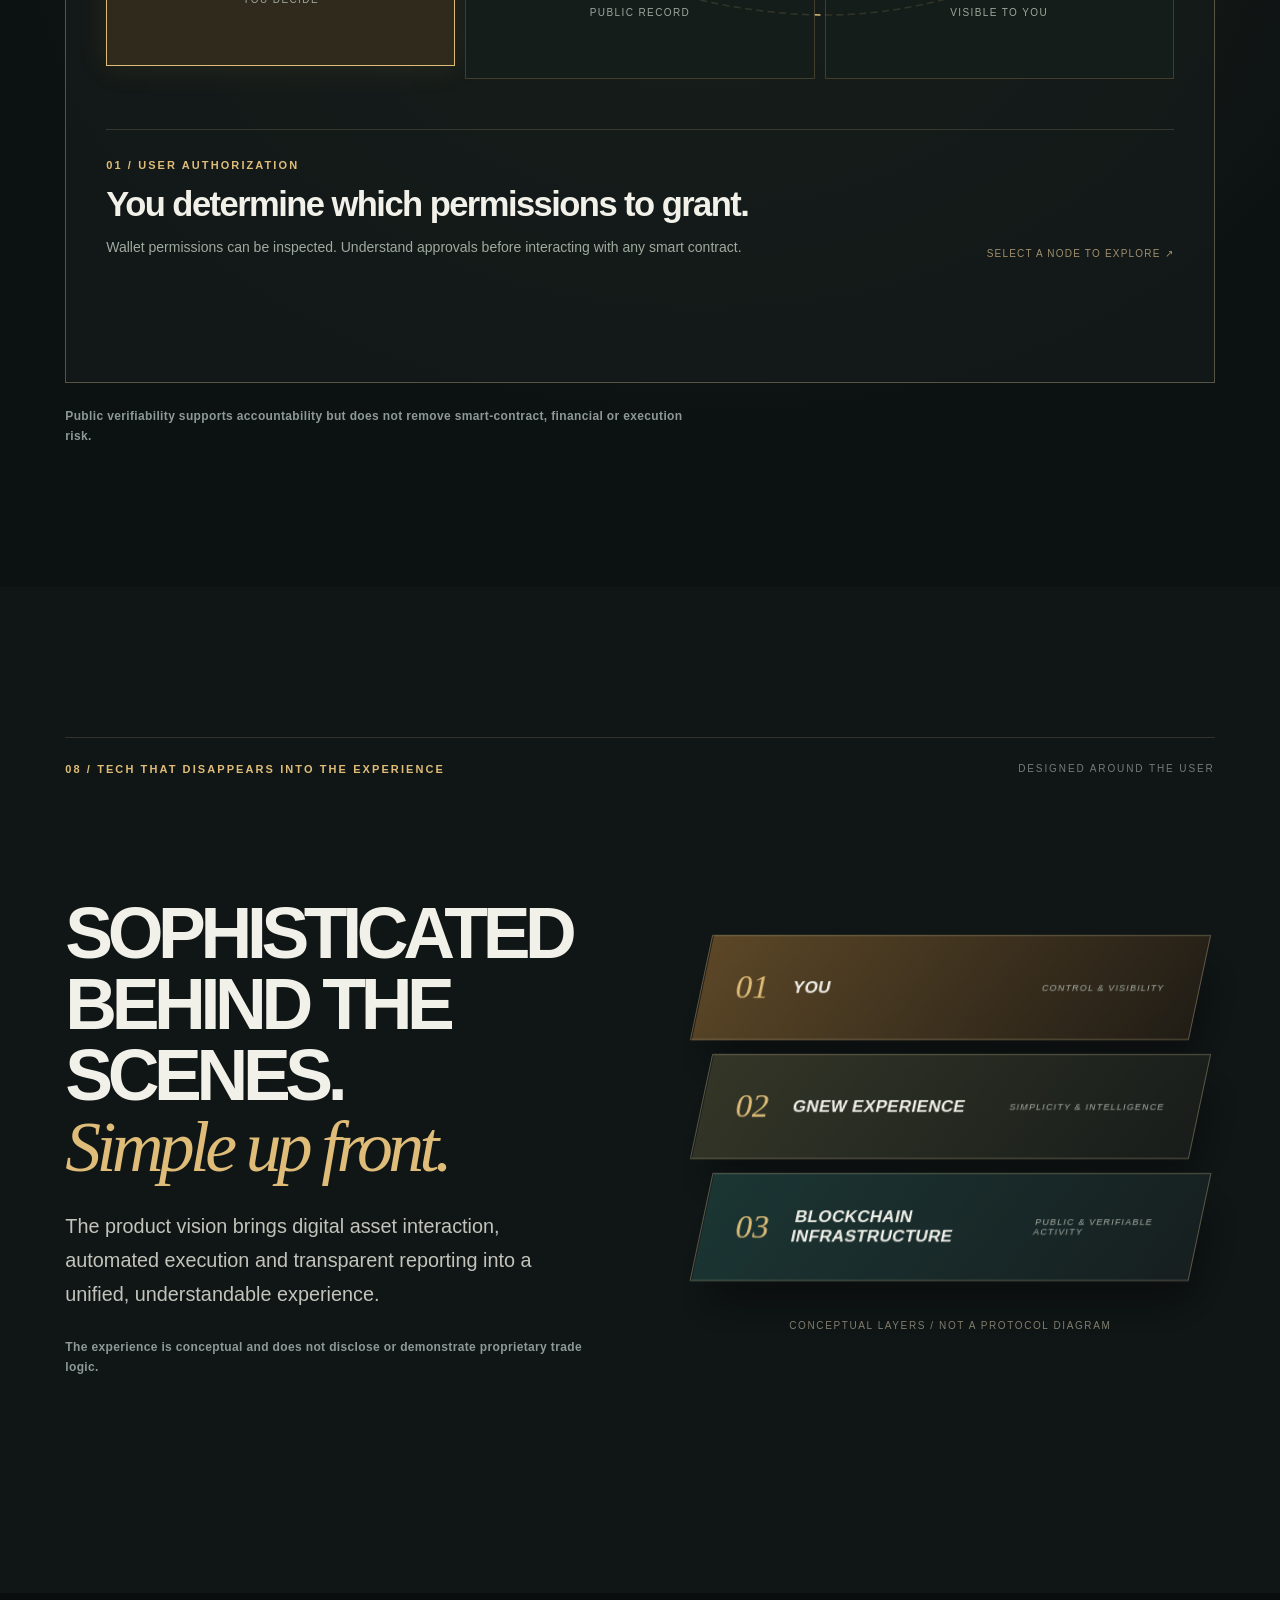
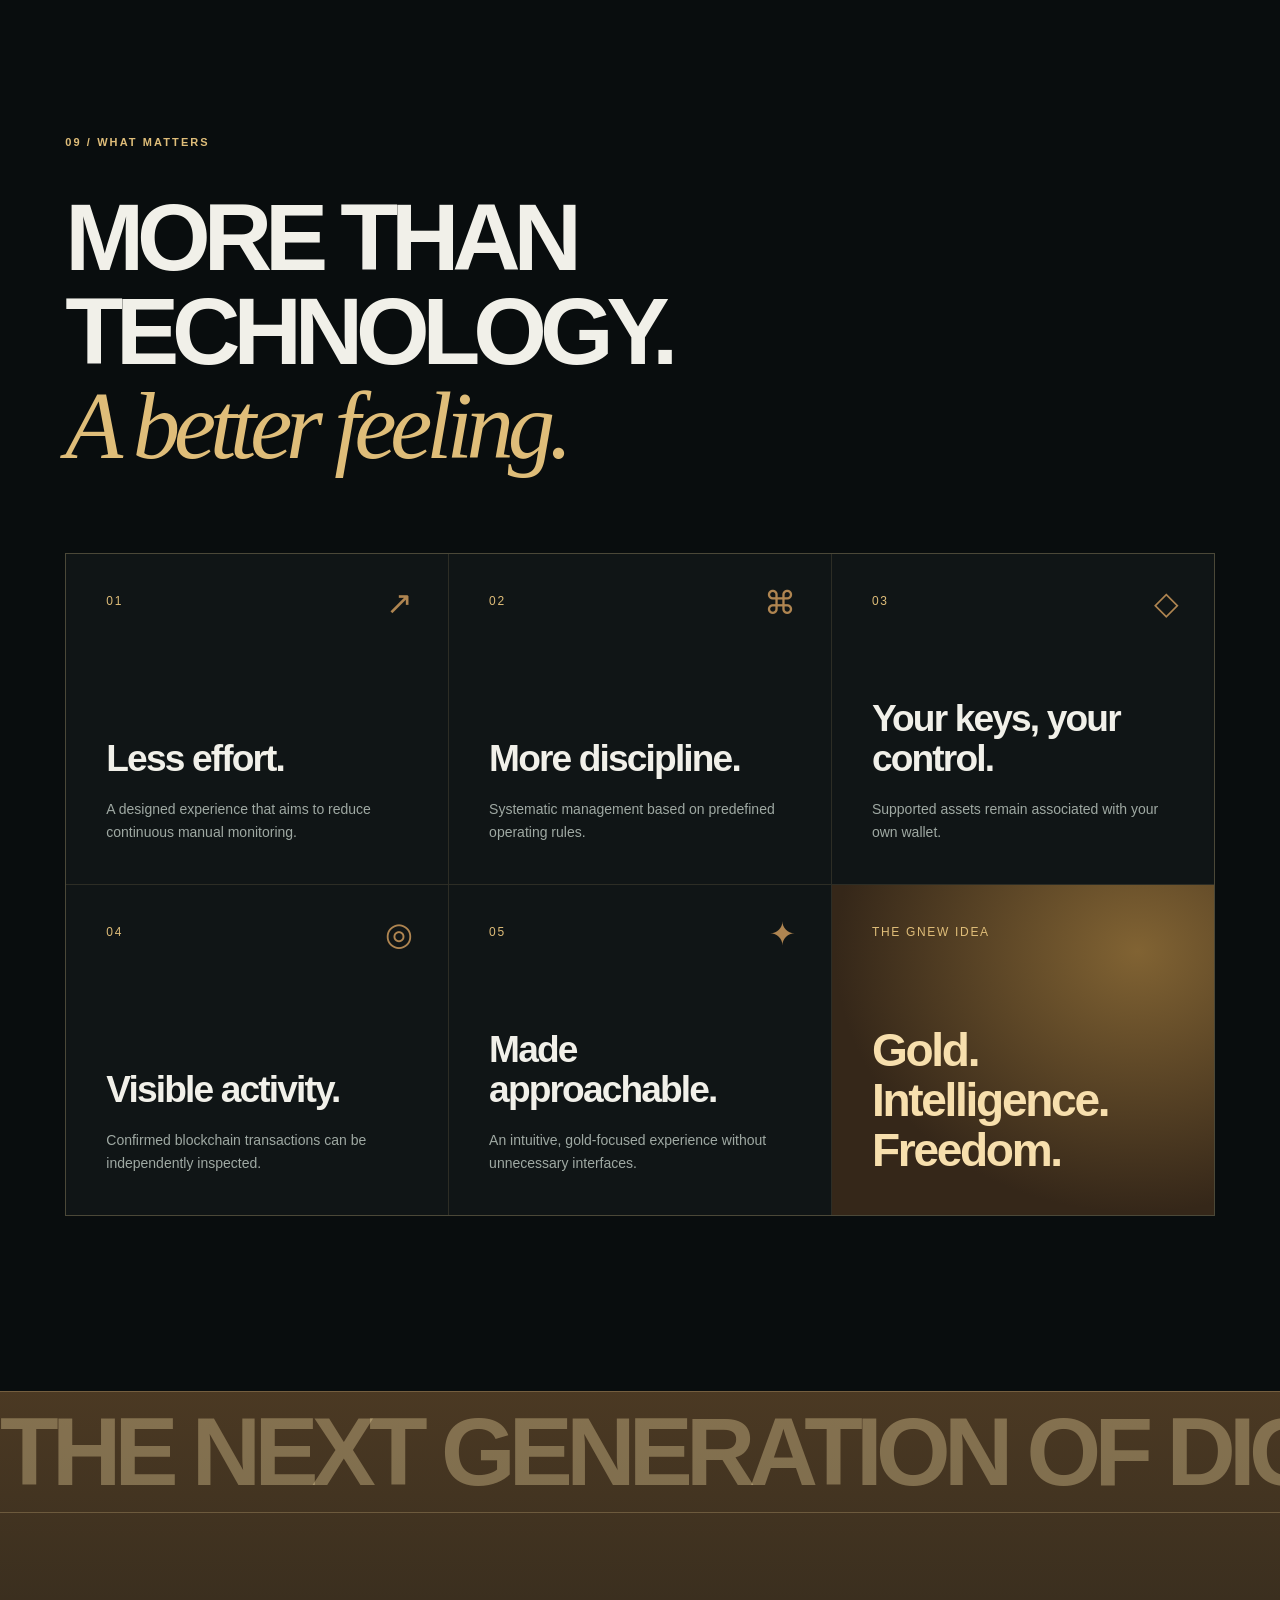
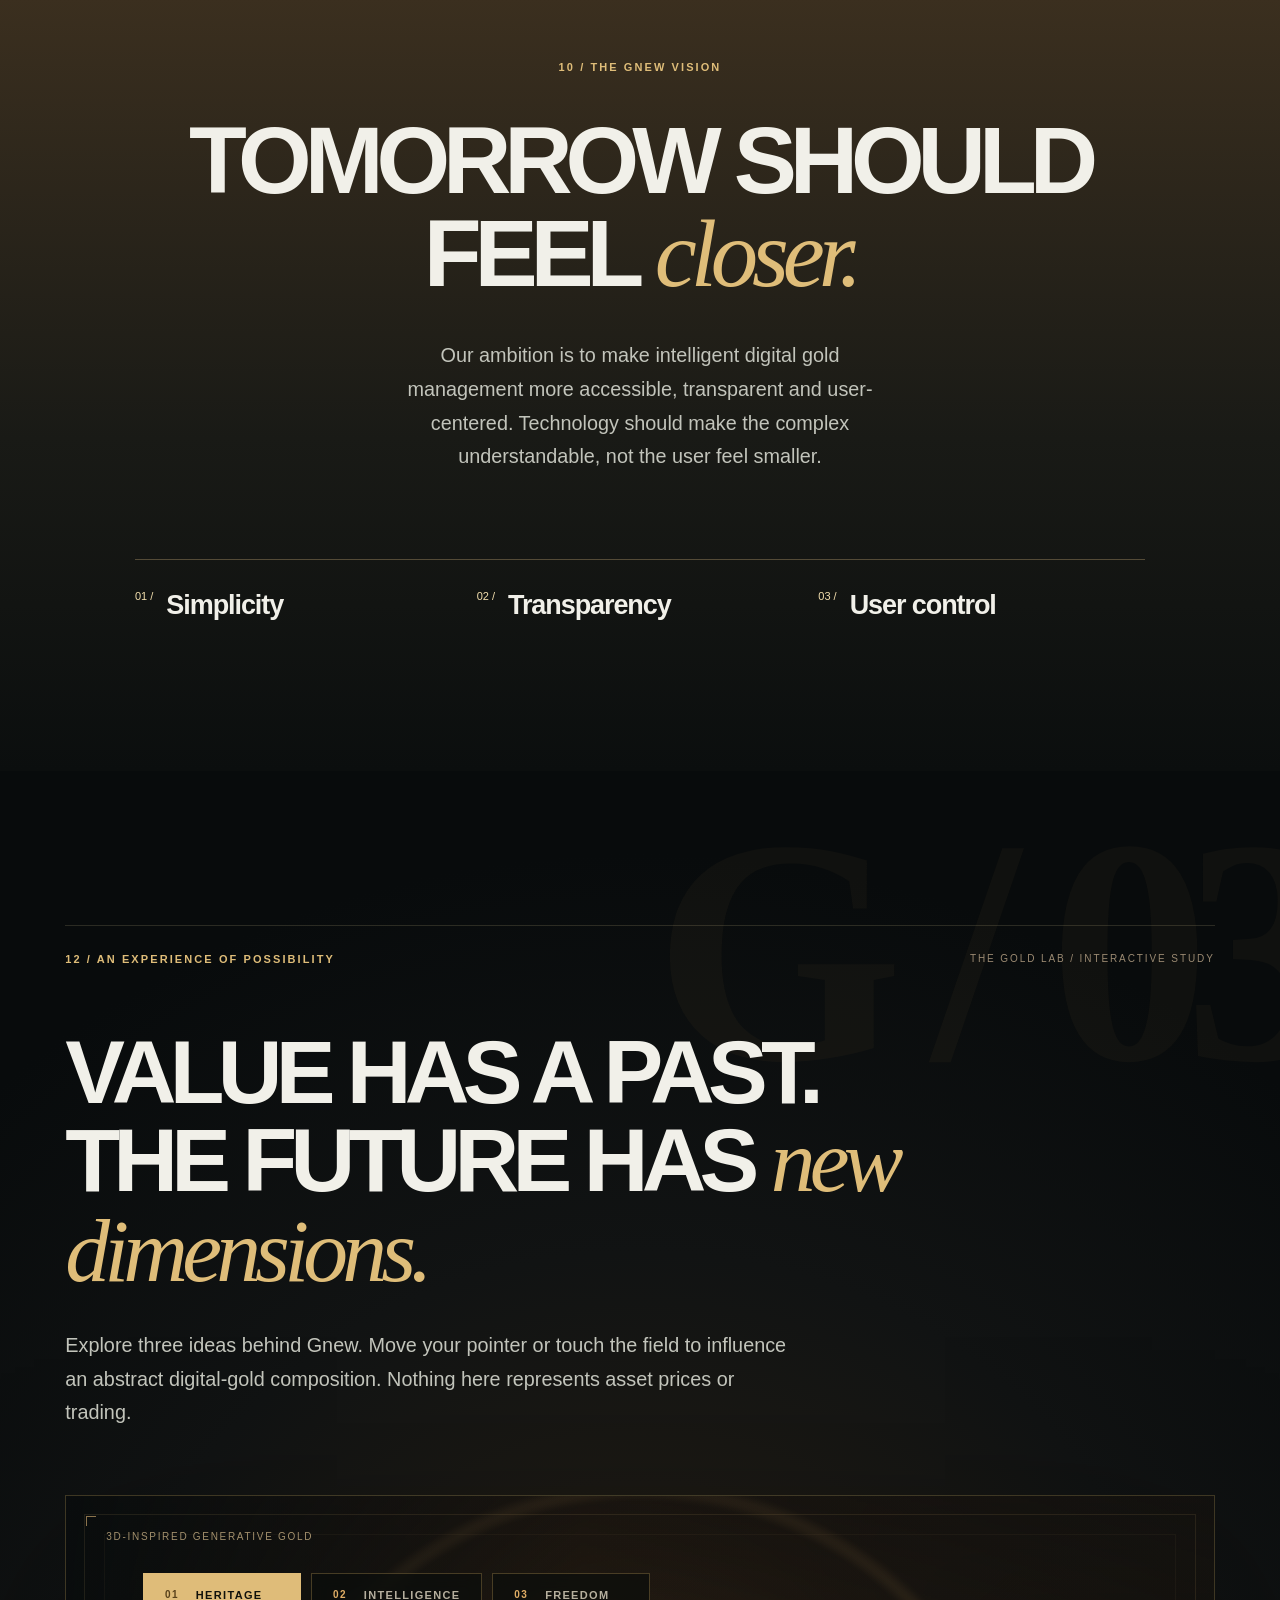
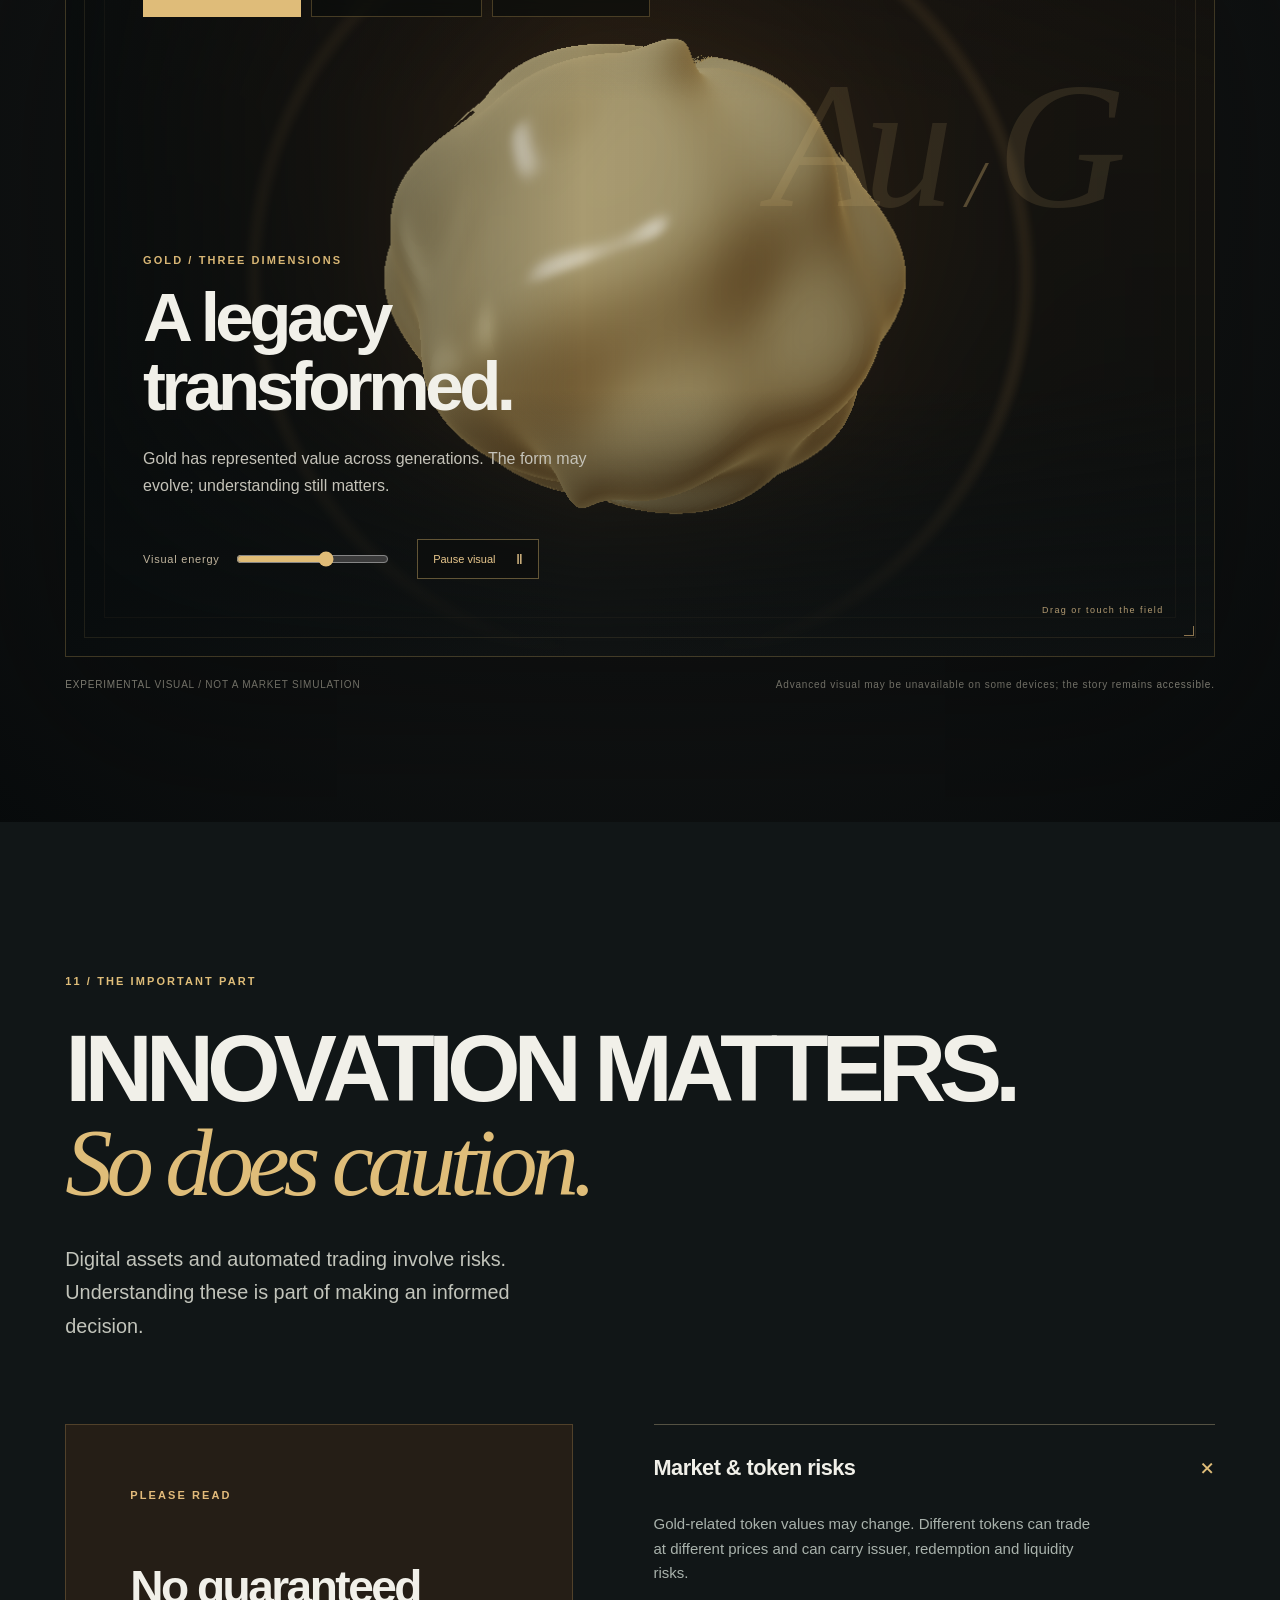
==== commit bb20a0c6: "Link Live Showcase alongside Setup and Dashboard" ====
--- a/index.html
+++ b/index.html
@@ -64,6 +64,7 @@
         <div class="hero__product-links" role="group" aria-label="Gnew application pages">
           <a class="outline-button" href="https://morexyz.github.io/Gnew-Front/setup.html" target="_blank" rel="noopener noreferrer">Launch Setup <span aria-hidden="true">↗</span></a>
           <a class="outline-button" href="https://morexyz.github.io/Gnew-Front/dashboard.html" target="_blank" rel="noopener noreferrer">Open Dashboard <span aria-hidden="true">↗</span></a>
+          <a class="outline-button" href="https://morexyz.github.io/Gnew-Front/showcase.html" target="_blank" rel="noopener noreferrer">Live Showcase <span aria-hidden="true">↗</span></a>
         </div>
         <p class="hero__product-note">Ethereum Mainnet · Wallet approvals and transactions may incur network fees.</p>
       </div>
--- a/assets/css/next.css
+++ b/assets/css/next.css
@@ -93,3 +93,11 @@
 [dir=rtl] .story-compass nav{left:auto;right:0}
 @media(max-width:850px){.story-compass{display:none}}
 .story-compass #compass-current{direction:ltr;unicode-bidi:isolate;display:inline-block}
+
+/* Direct links to the live Gnew application (separate from the concept preview). */
+.hero__product-links{display:flex;flex-wrap:wrap;gap:12px;margin-top:18px}
+.hero__product-links .outline-button{min-width:190px;min-height:49px;padding:13px 17px;border-color:rgba(223,189,121,.5);background:rgba(8,11,12,.78);color:#f1dbb0}
+.hero__product-links .outline-button:hover{border-color:var(--gold2)}
+.hero__product-note{margin:10px 0 0;color:#bbb29e;font-size:10px;line-height:1.6;letter-spacing:.02em;max-width:480px}
+[dir=rtl] .hero__product-links .outline-button{letter-spacing:0;text-transform:none;font-weight:700}
+@media(max-width:610px){.hero__product-links{gap:8px}.hero__product-links .outline-button{flex:1 1 145px;min-width:0;padding:12px;font-size:10px;gap:8px}.hero__product-note{font-size:9px}}
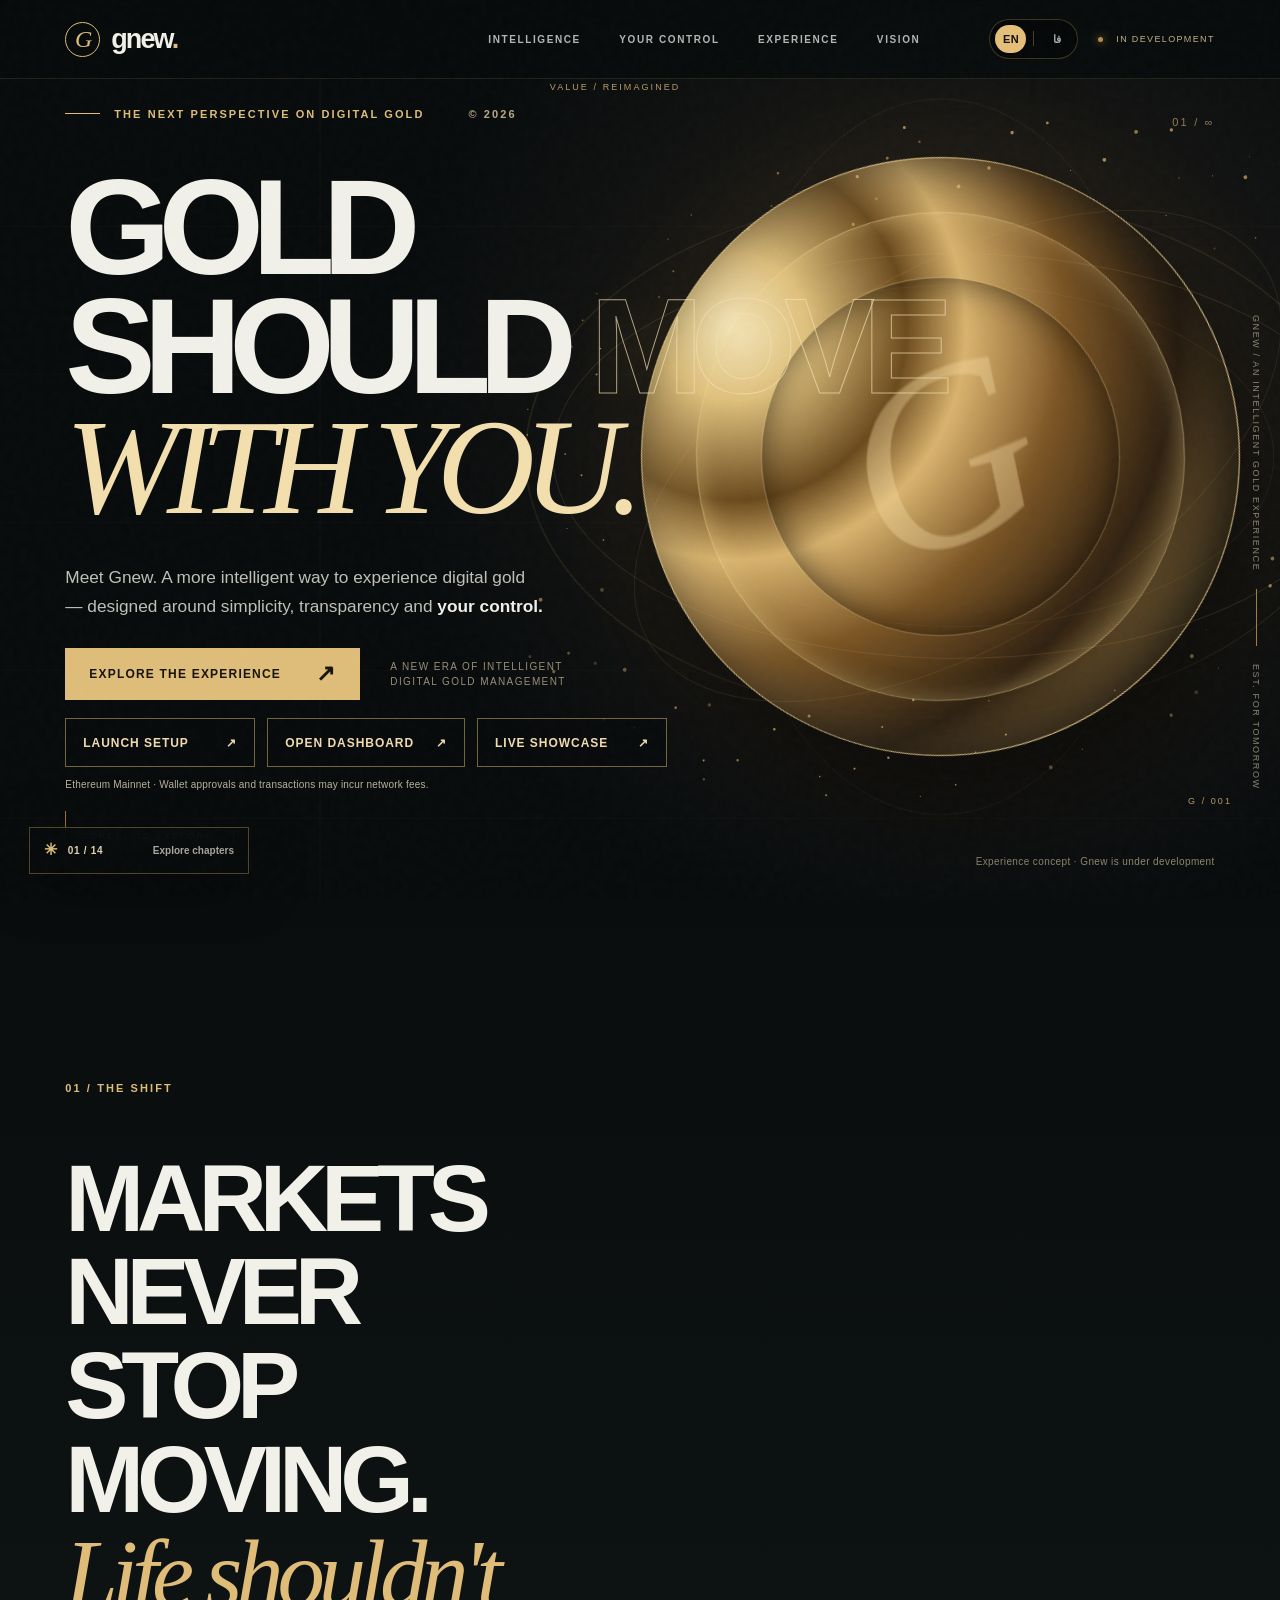
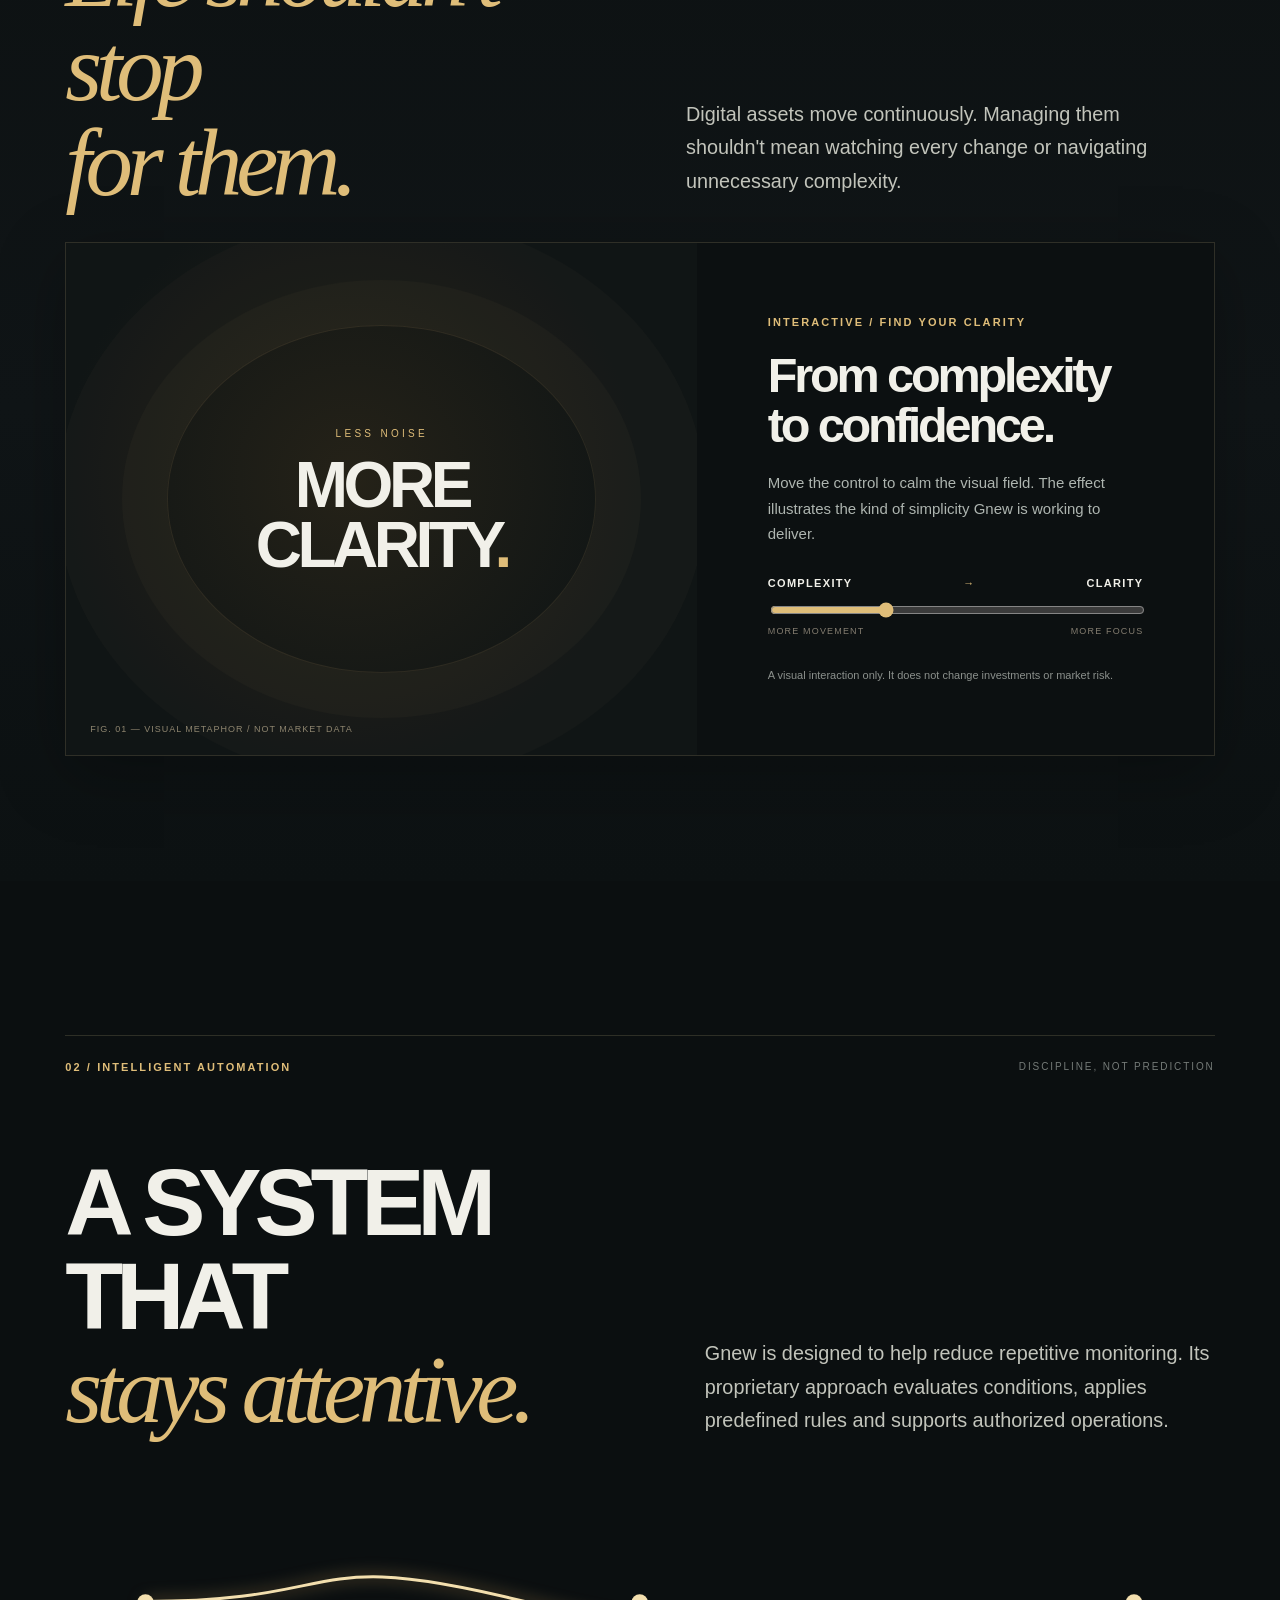
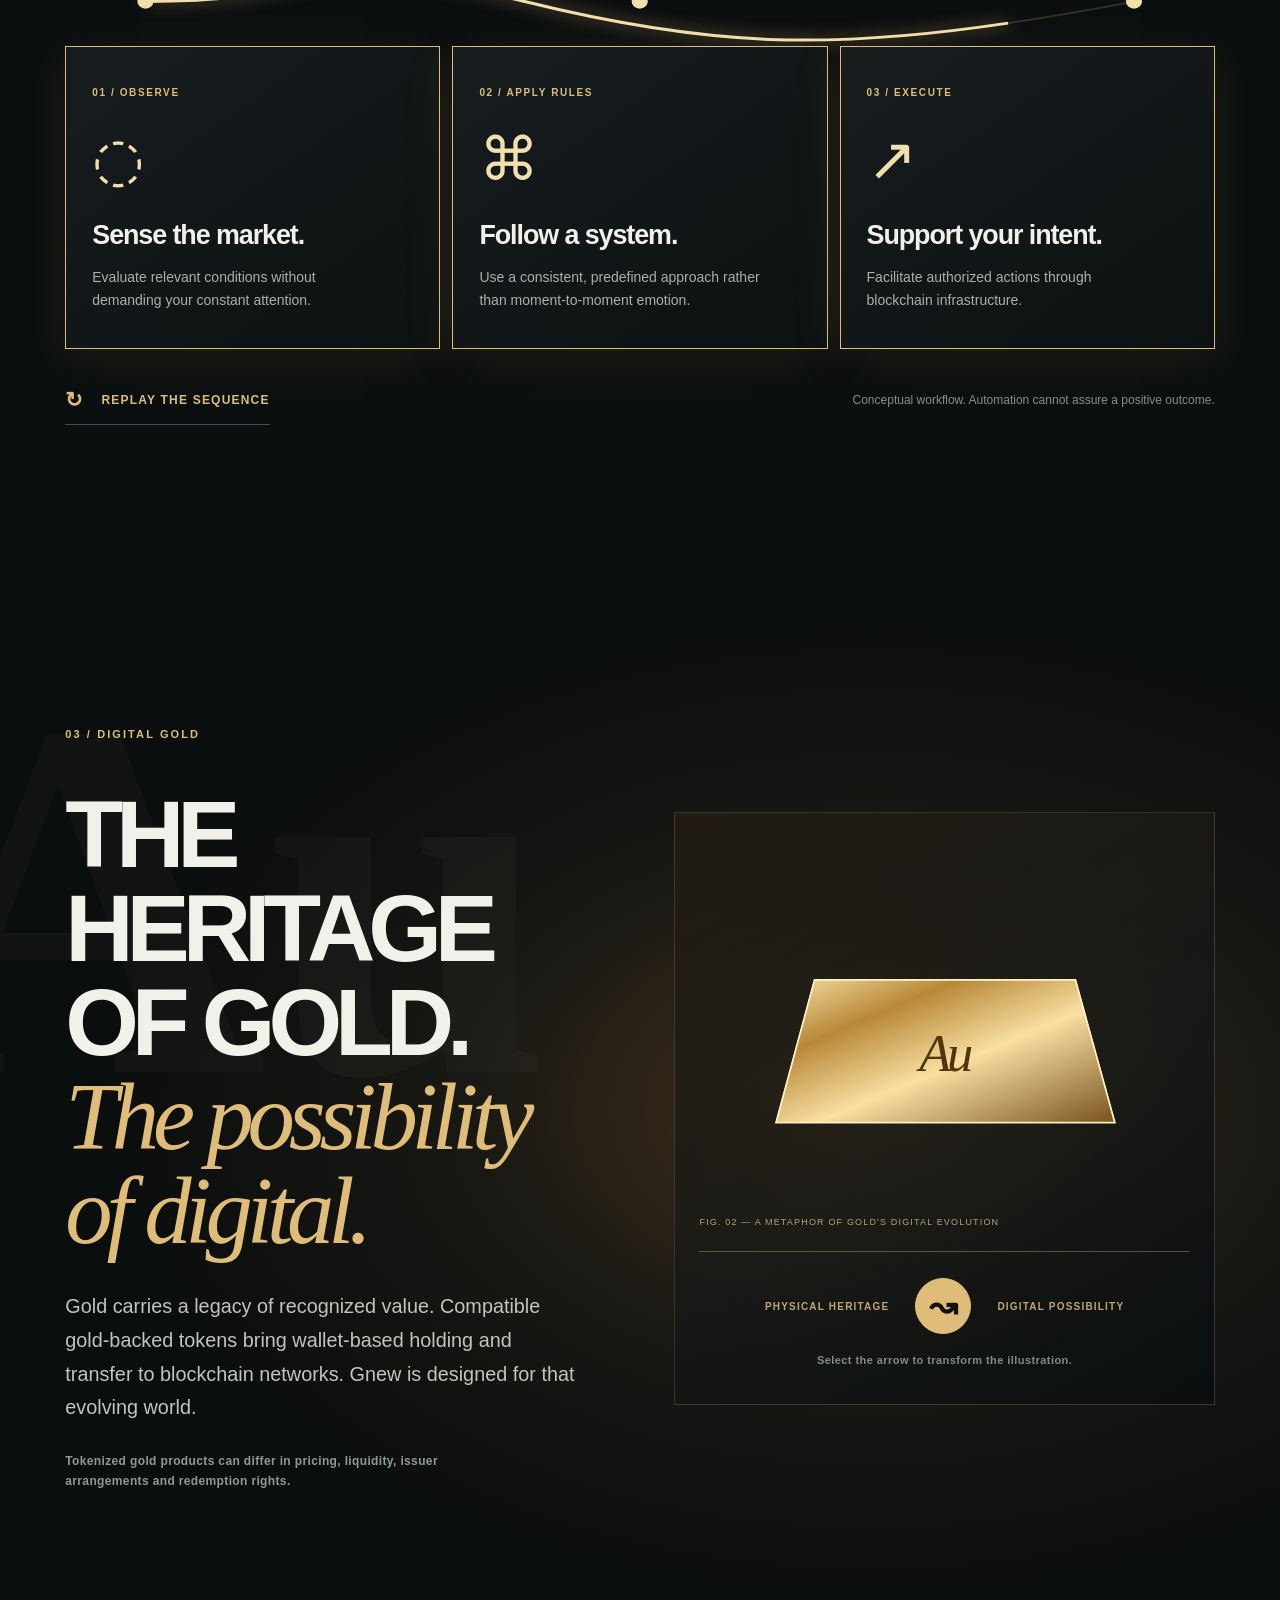
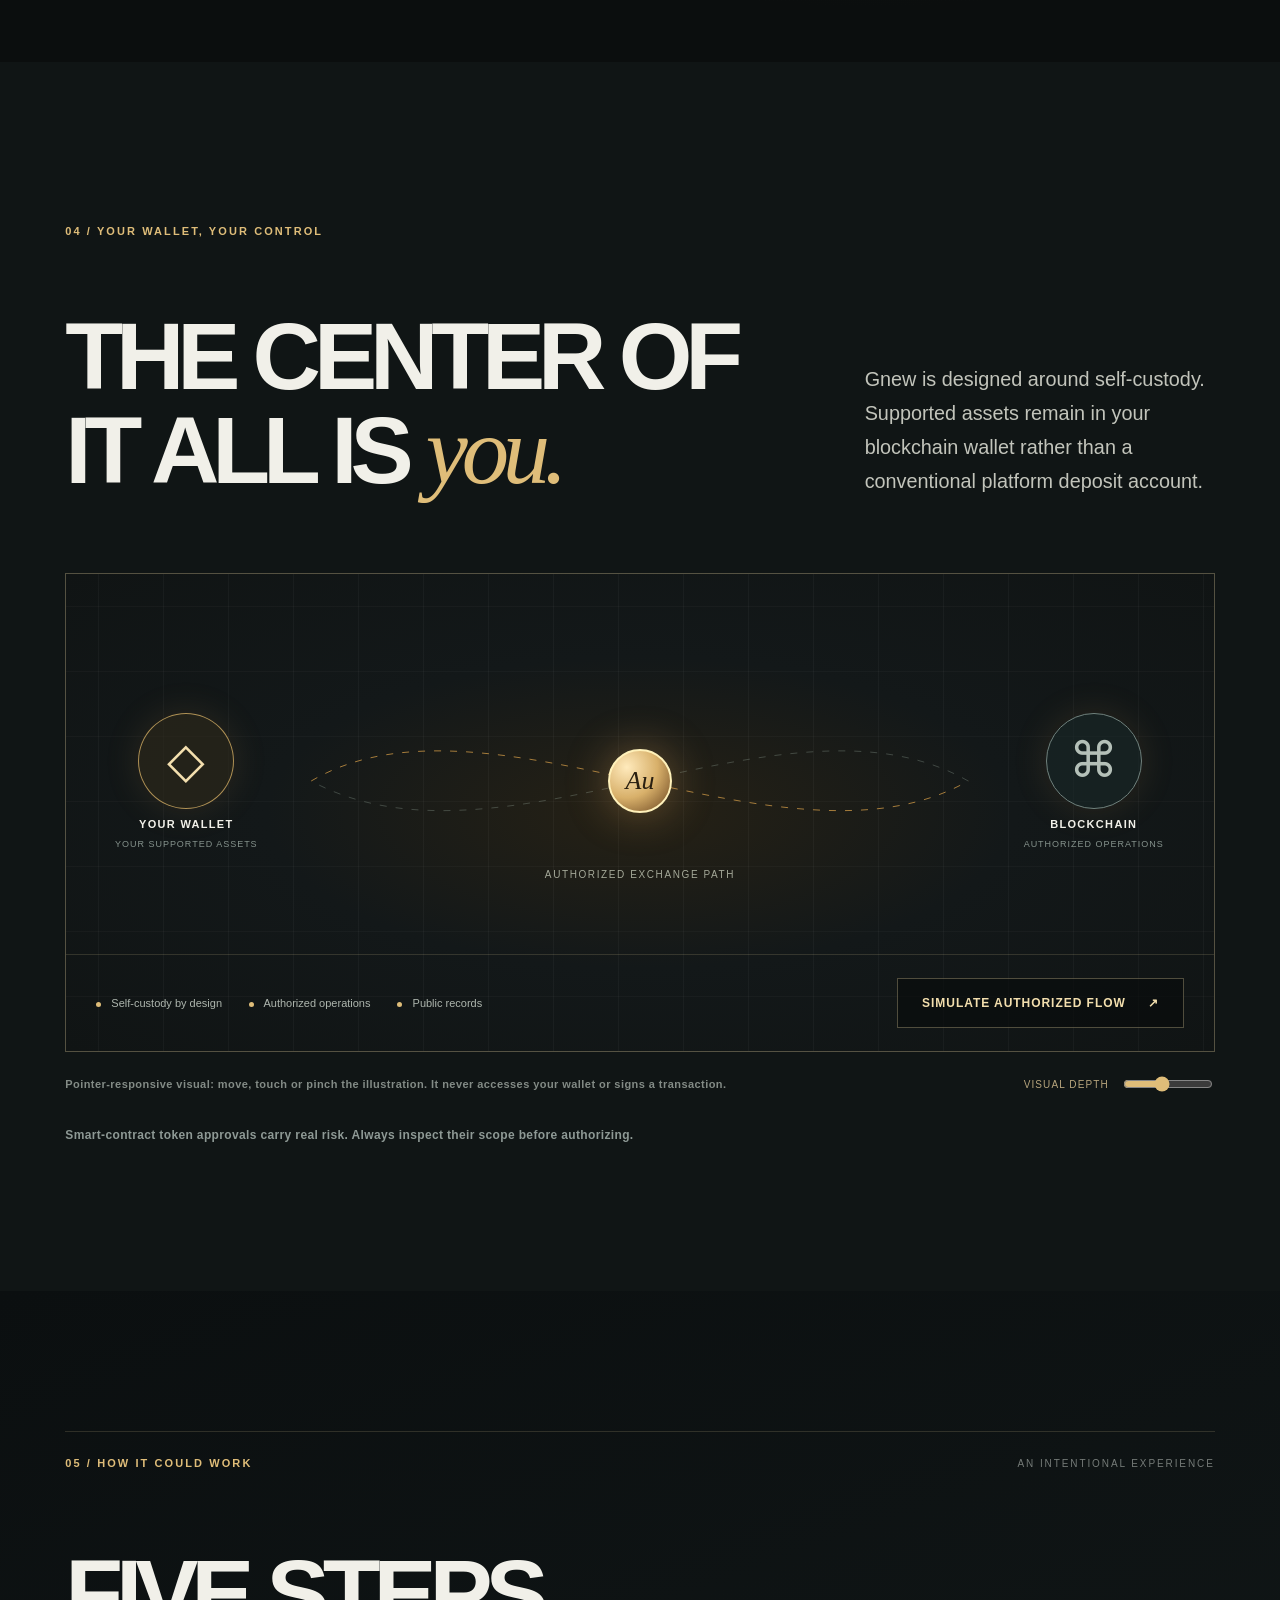
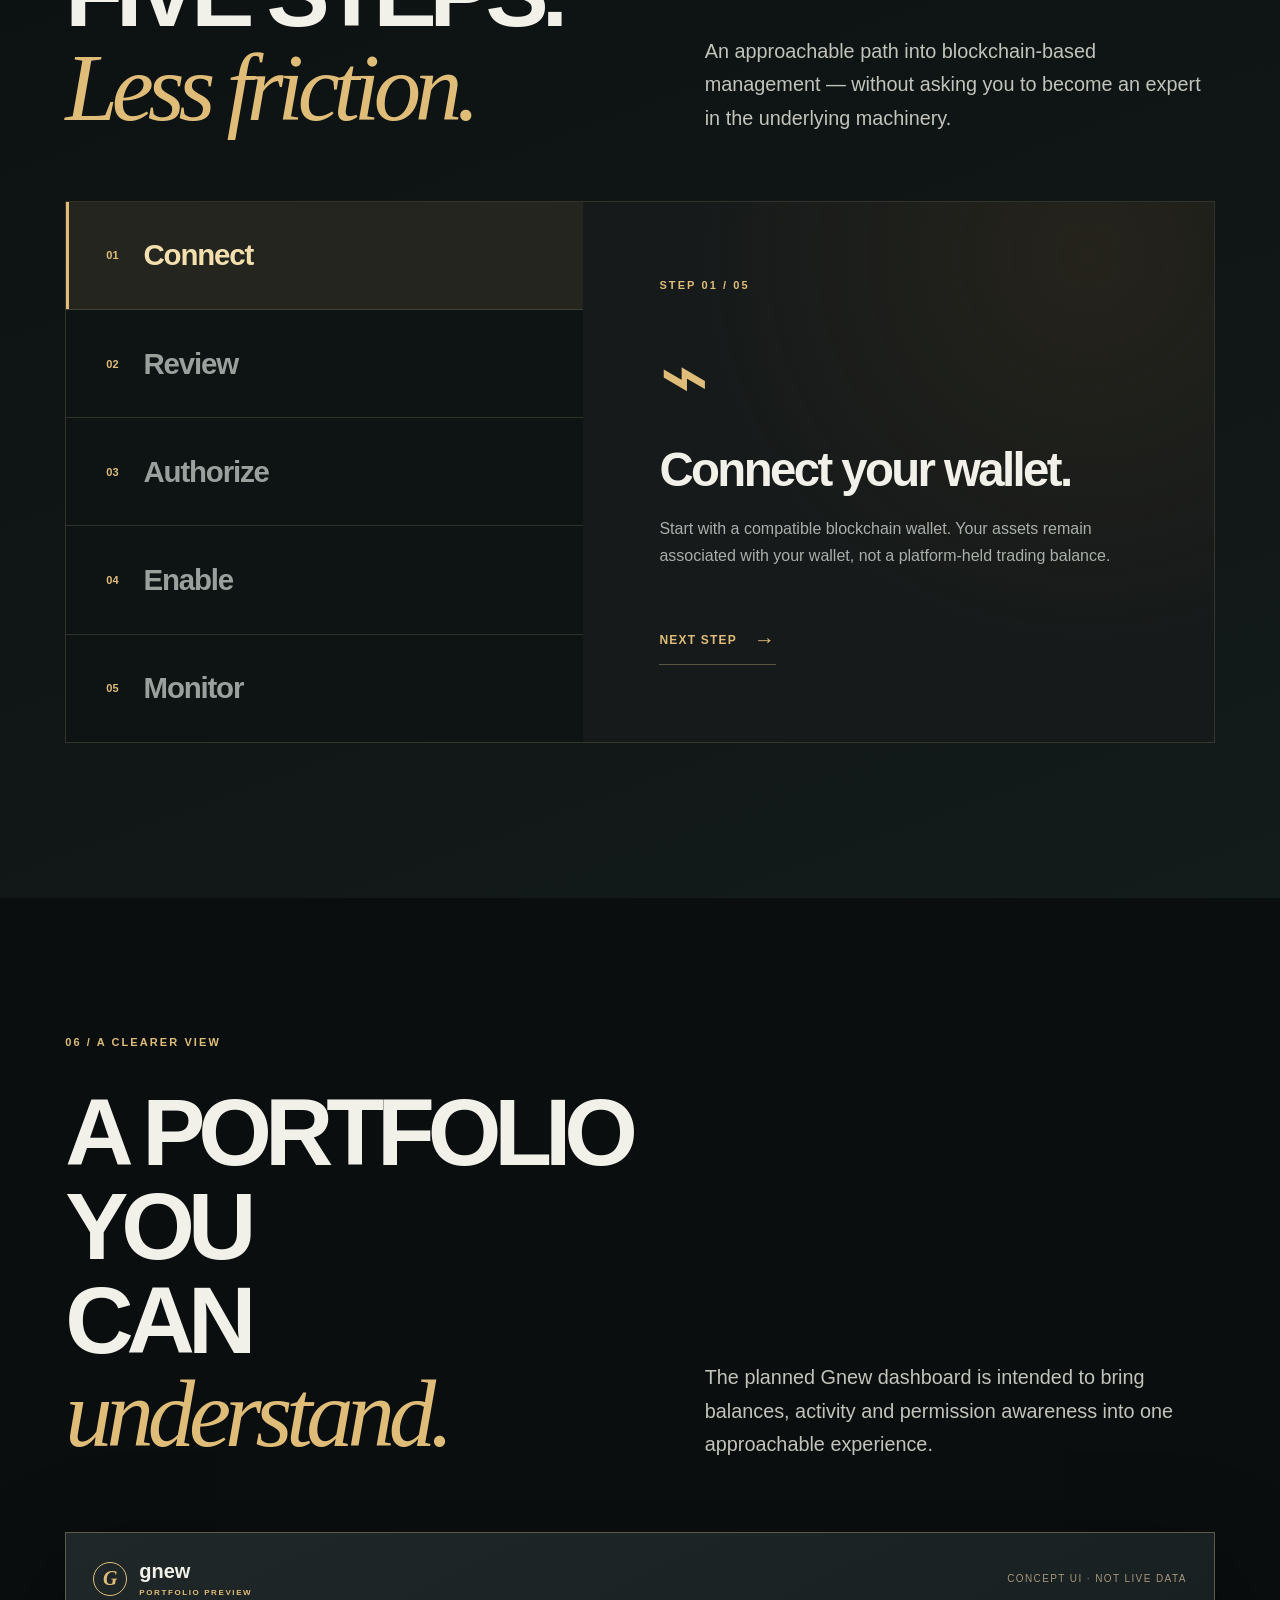
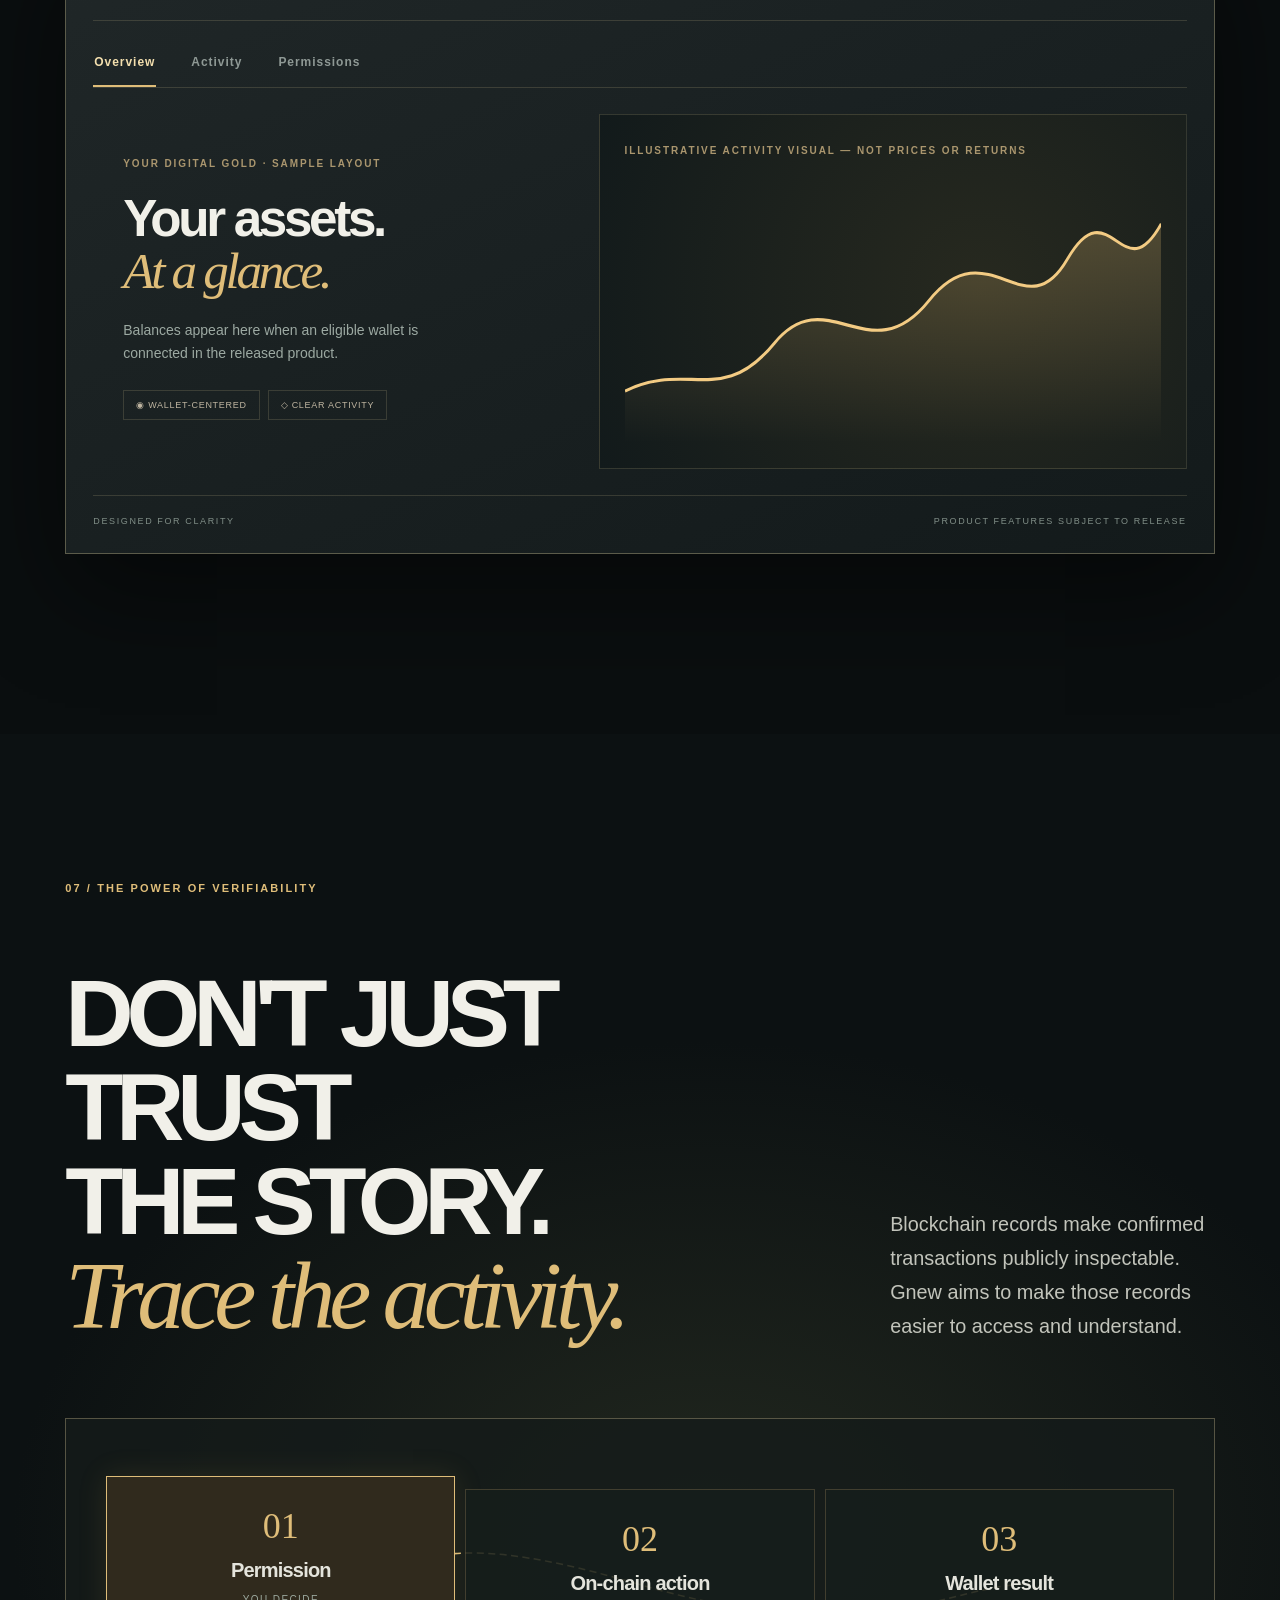
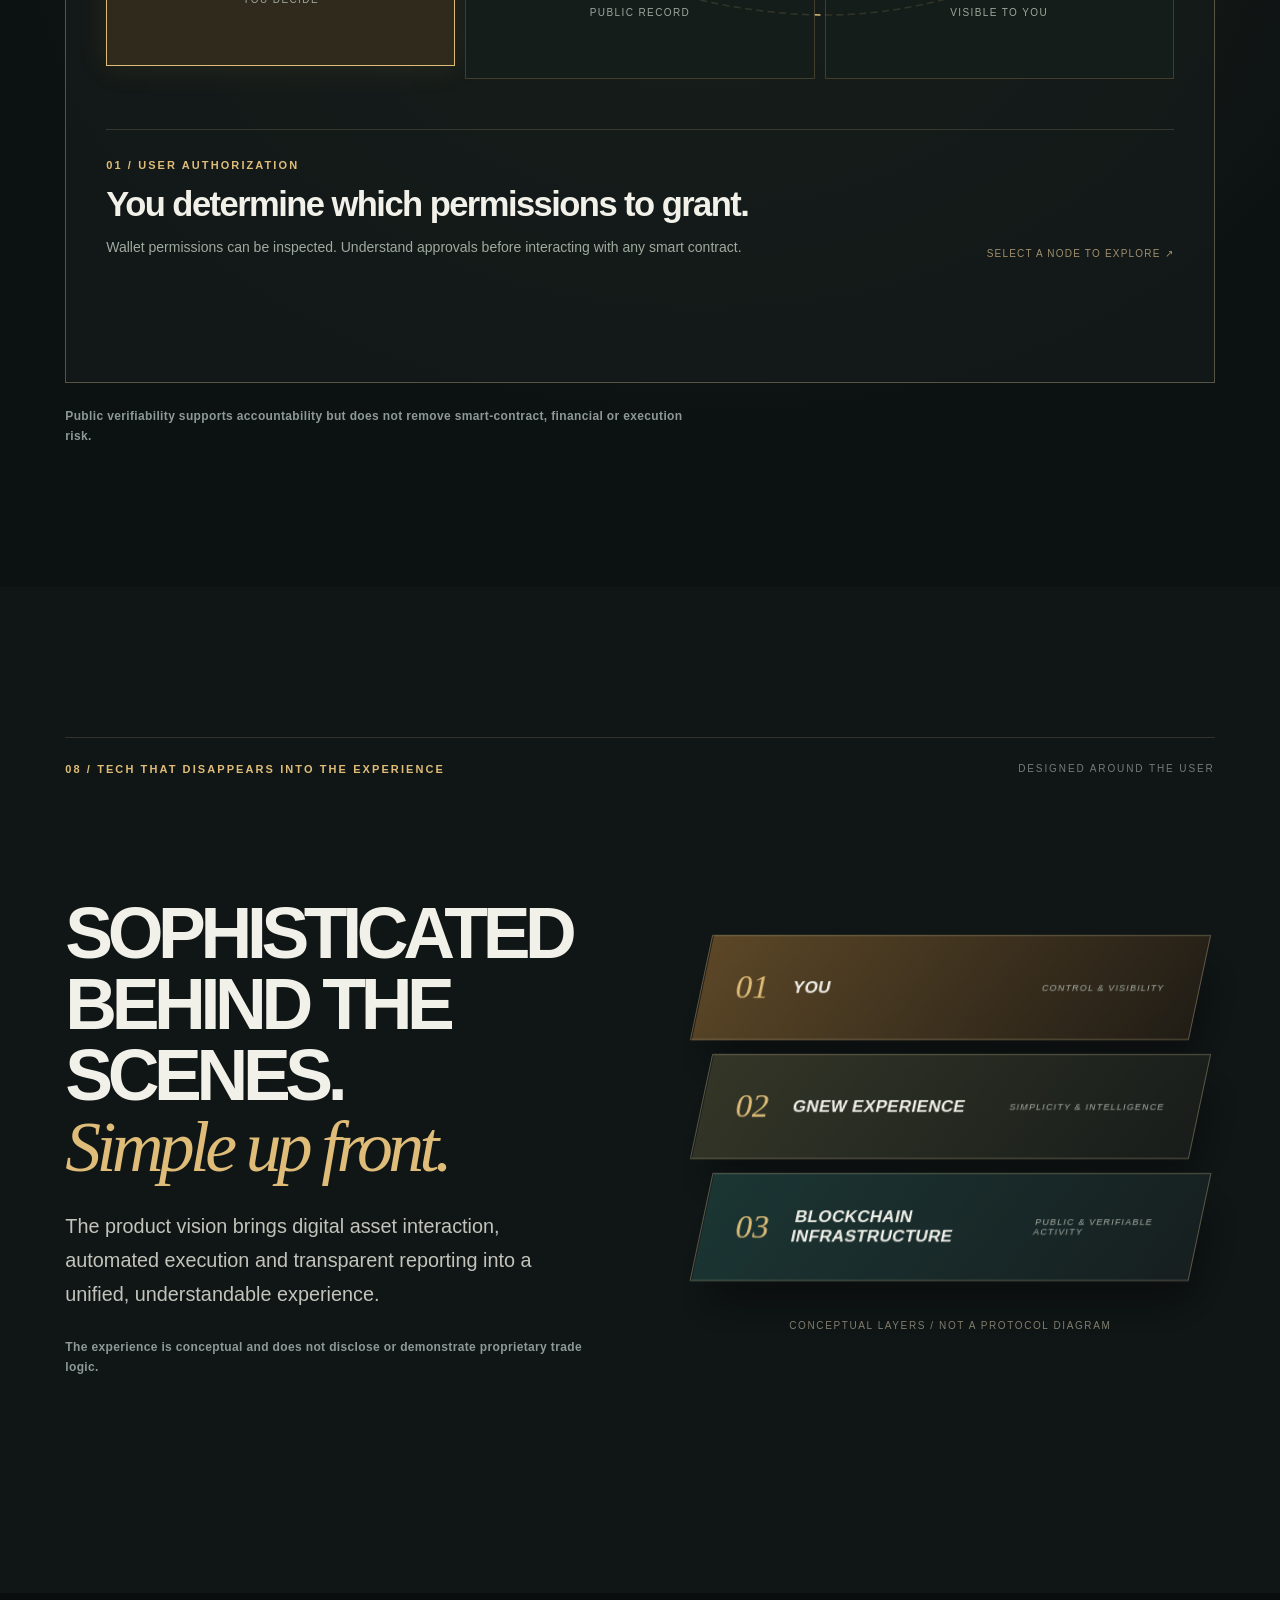
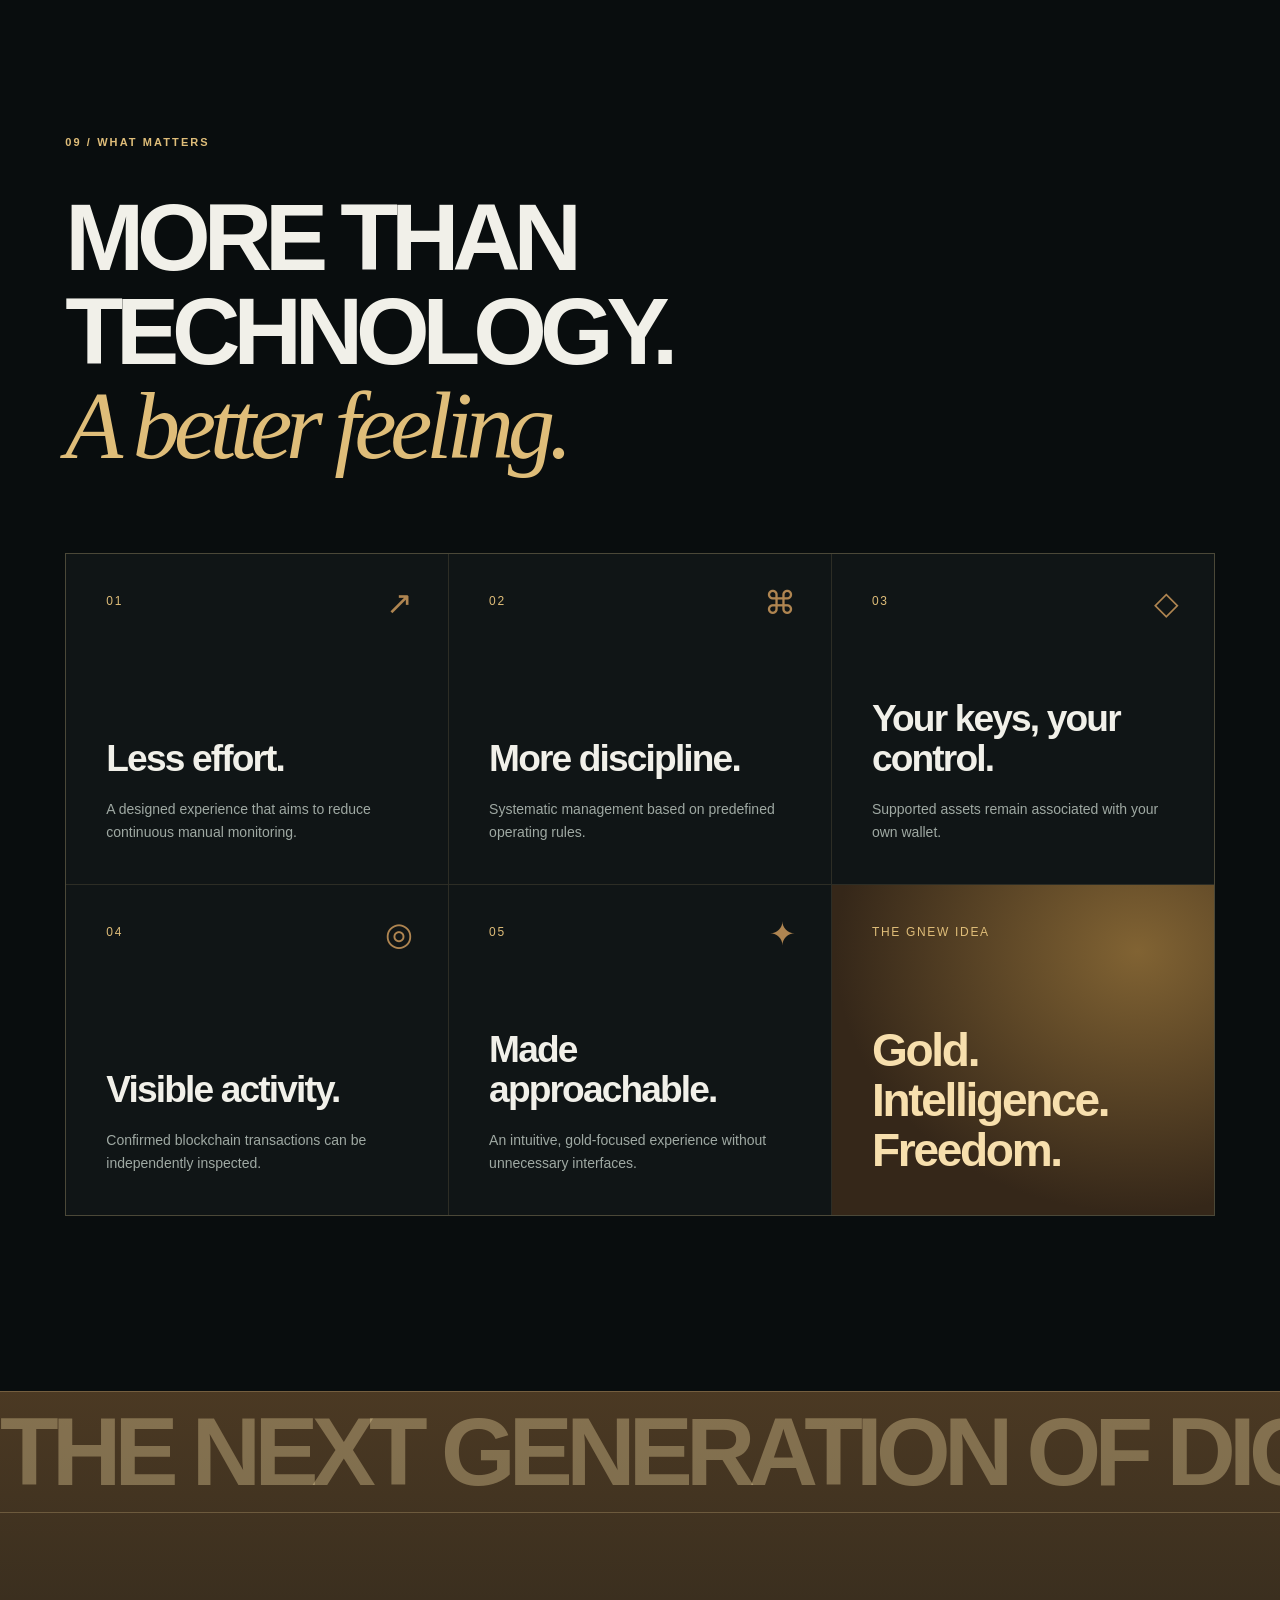
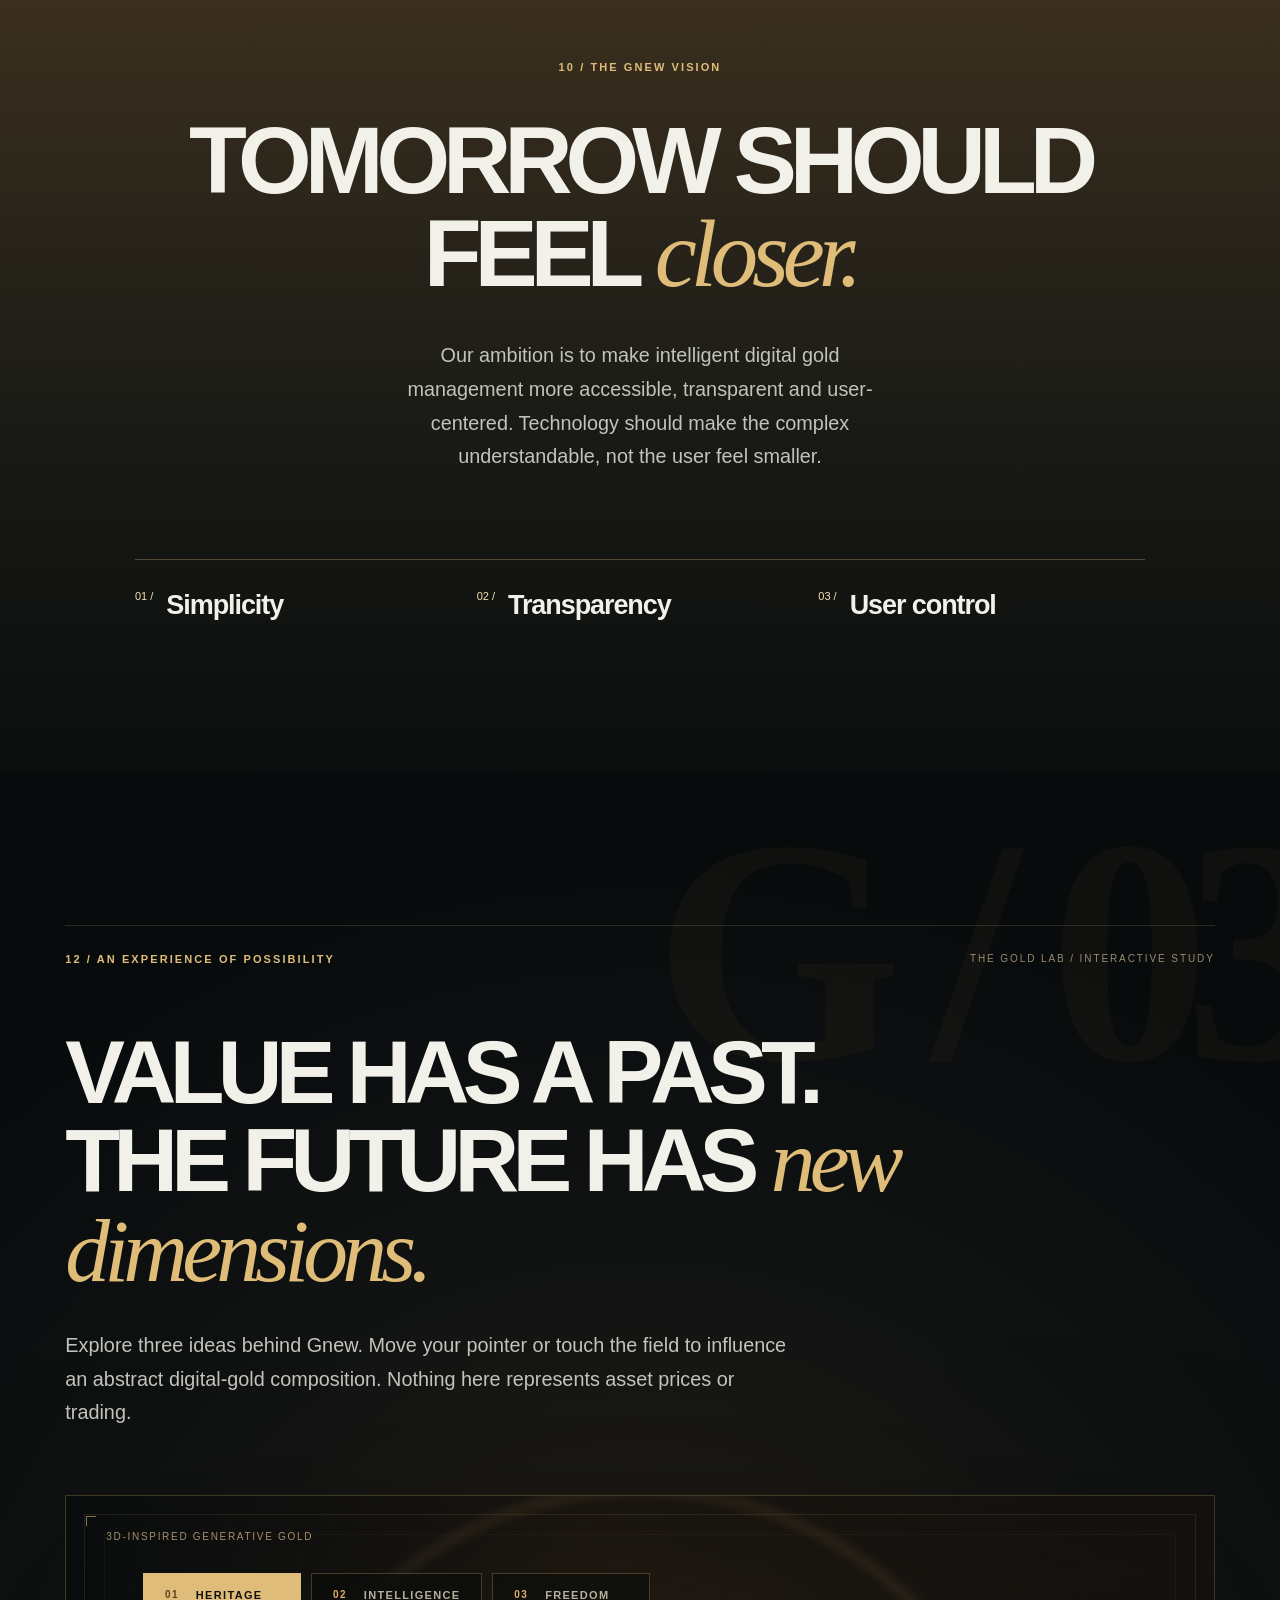
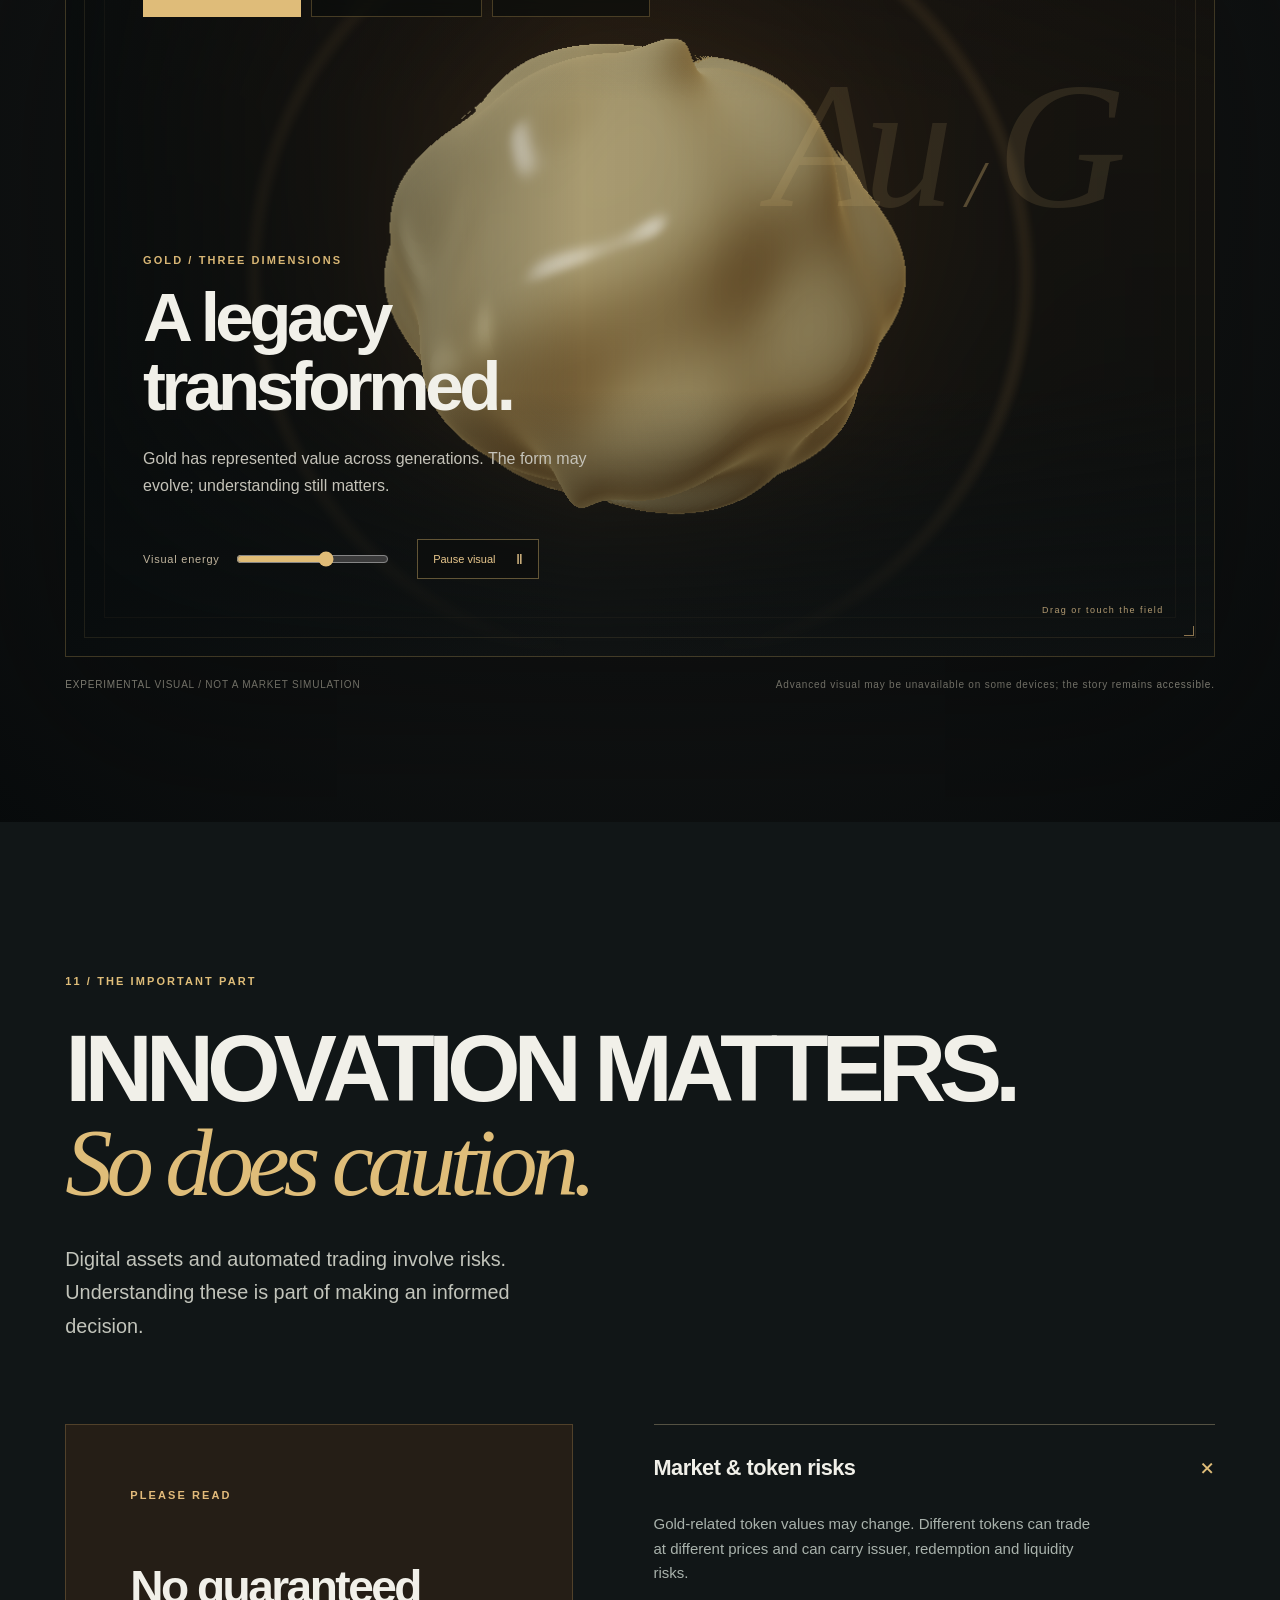
==== commit 50e968d5: "Point Gnew landing Live Showcase link to Cloudflare Pages" ====
--- a/index.html
+++ b/index.html
@@ -64,7 +64,7 @@
         <div class="hero__product-links" role="group" aria-label="Gnew application pages">
           <a class="outline-button" href="https://morexyz.github.io/Gnew-Front/setup.html" target="_blank" rel="noopener noreferrer">Launch Setup <span aria-hidden="true">↗</span></a>
           <a class="outline-button" href="https://morexyz.github.io/Gnew-Front/dashboard.html" target="_blank" rel="noopener noreferrer">Open Dashboard <span aria-hidden="true">↗</span></a>
-          <a class="outline-button" href="https://morexyz.github.io/Gnew-Front/showcase.html" target="_blank" rel="noopener noreferrer">Live Showcase <span aria-hidden="true">↗</span></a>
+          <a class="outline-button" href="https://gnew-live-showcase.pages.dev" target="_blank" rel="noopener noreferrer">Live Showcase <span aria-hidden="true">↗</span></a>
         </div>
         <p class="hero__product-note">Ethereum Mainnet · Wallet approvals and transactions may incur network fees.</p>
       </div>
